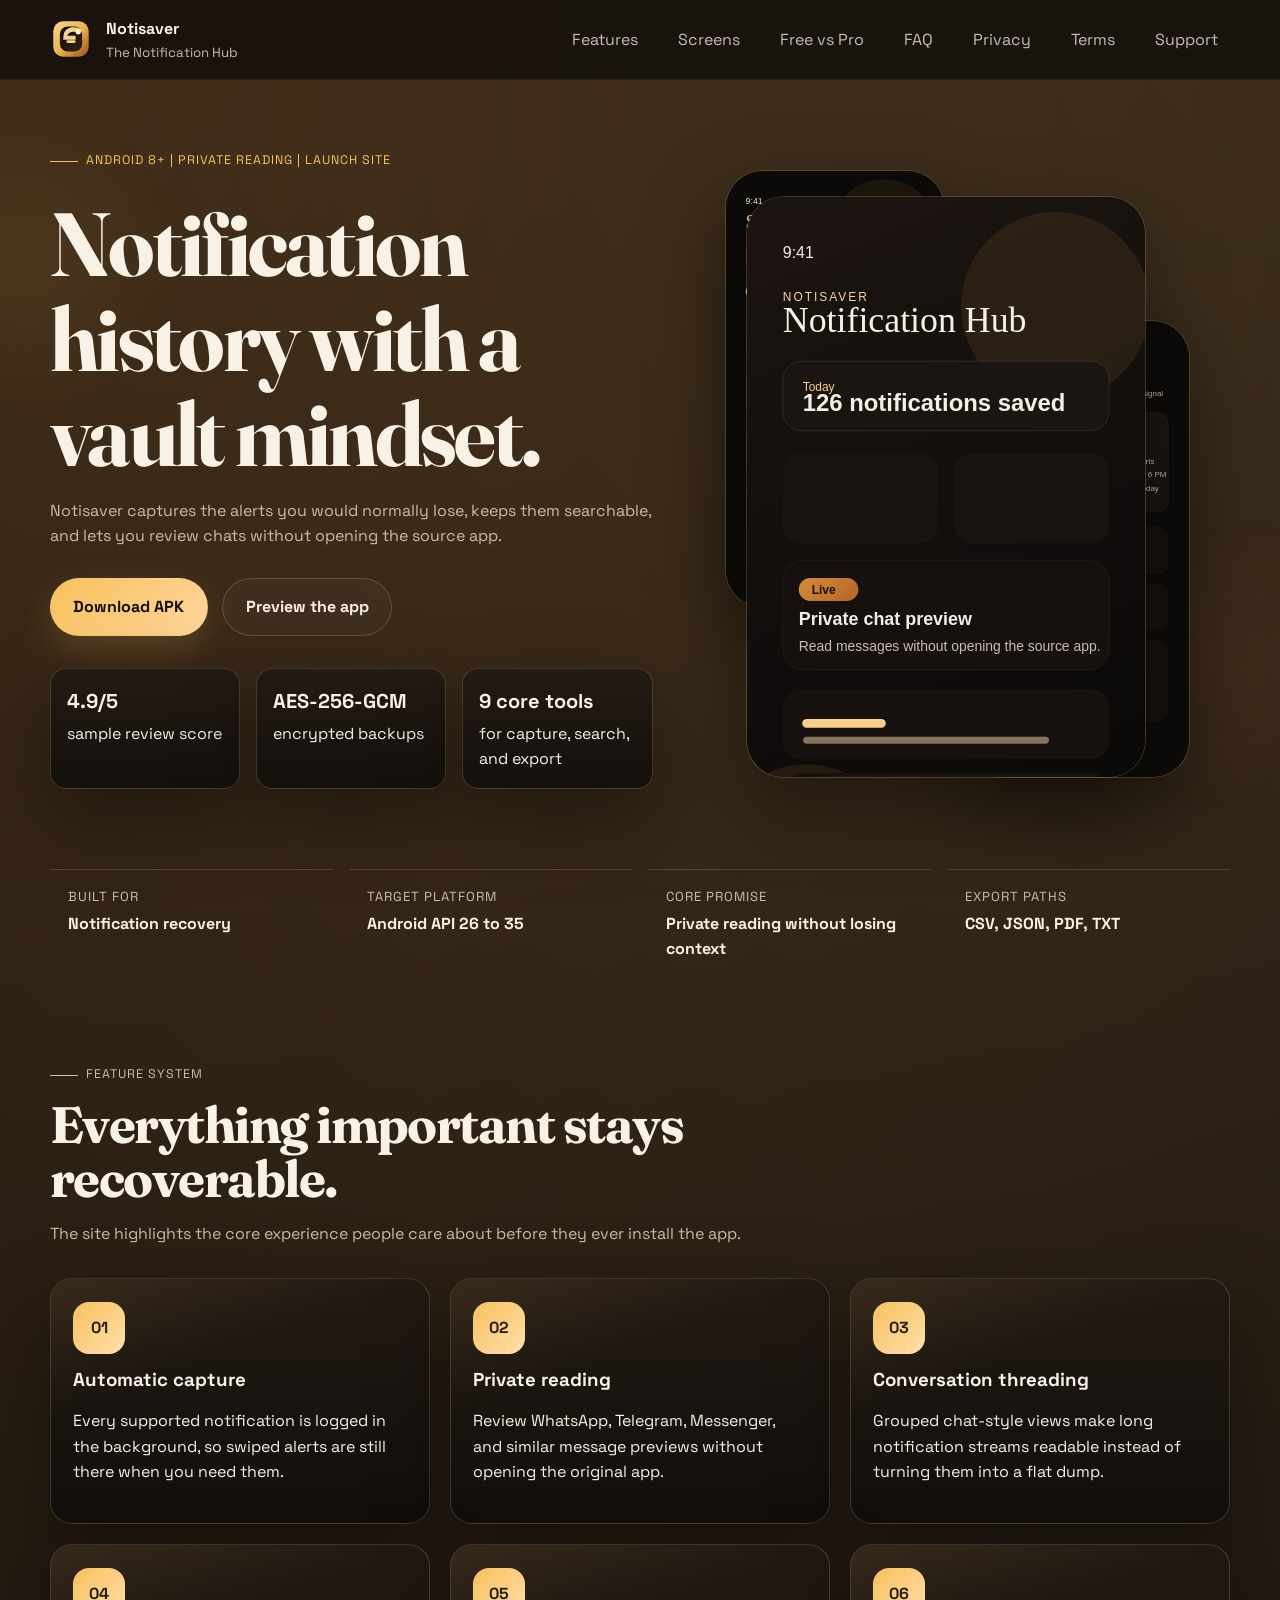
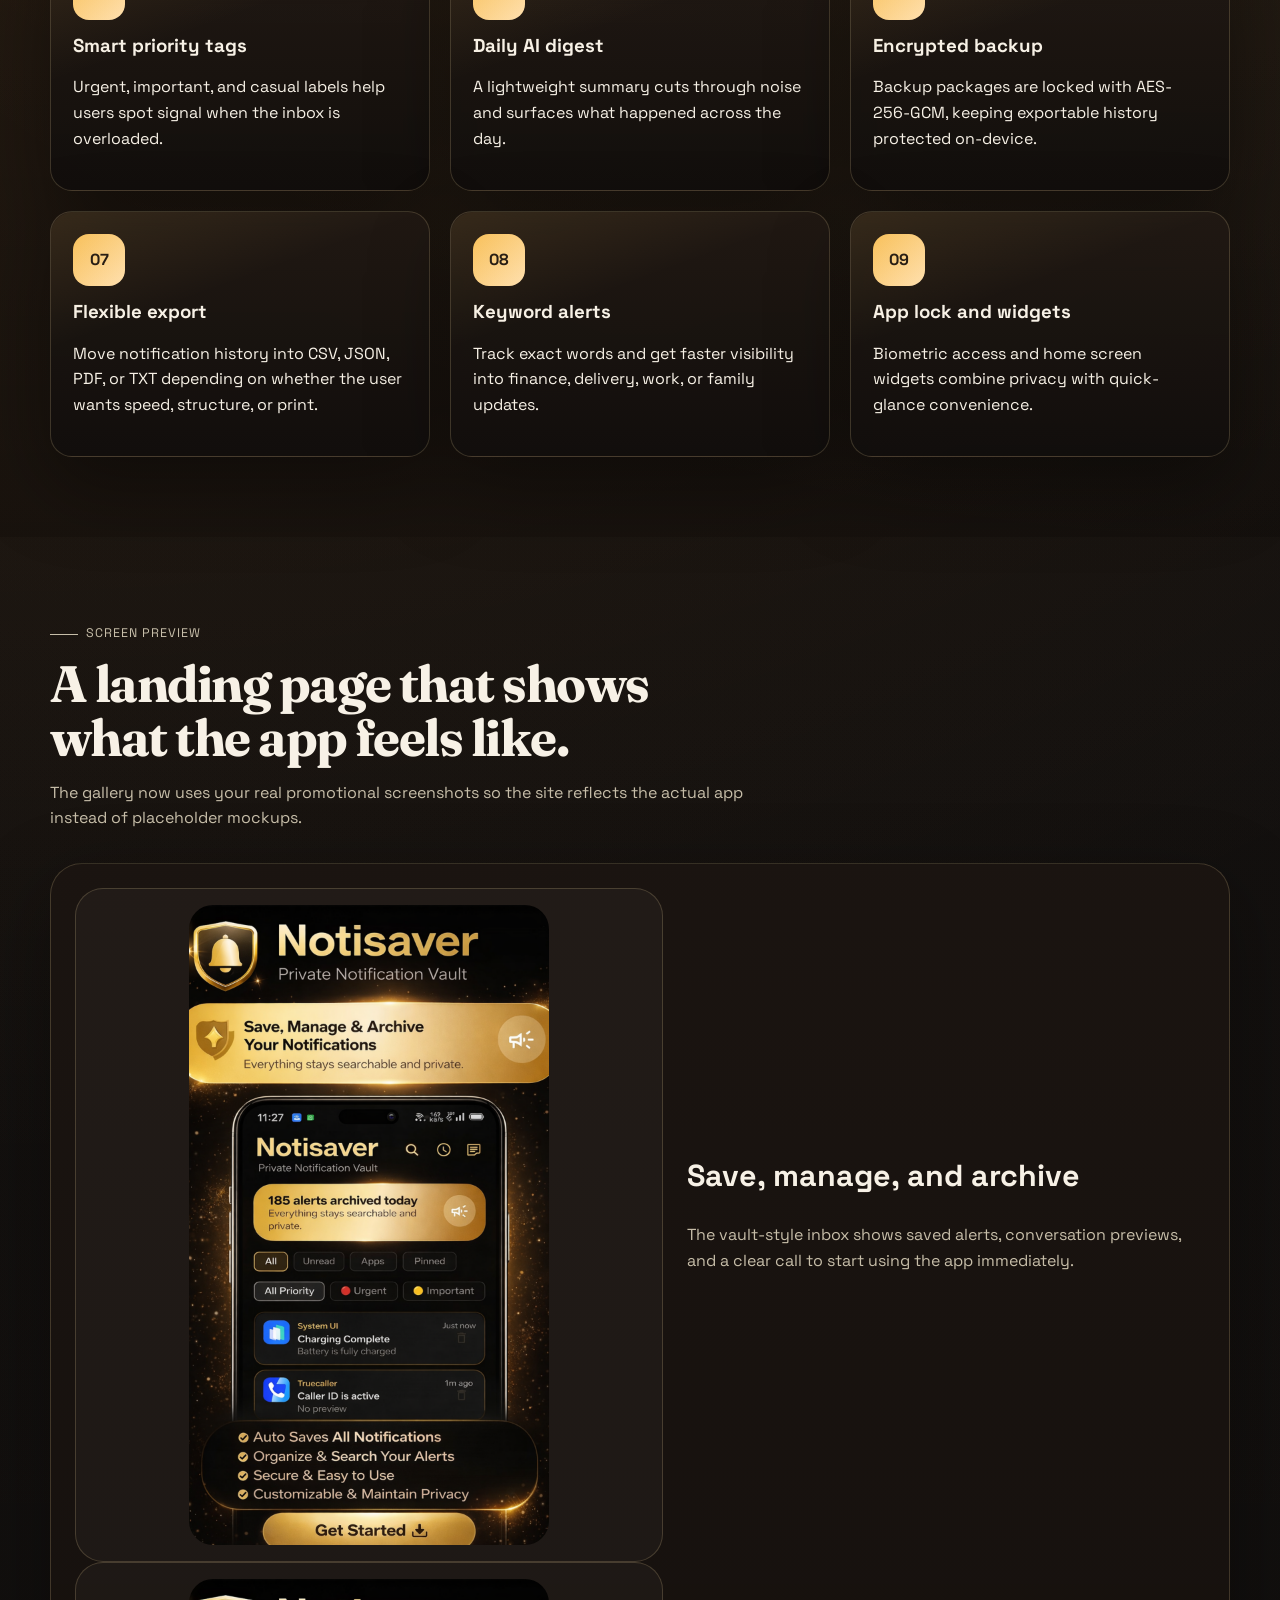
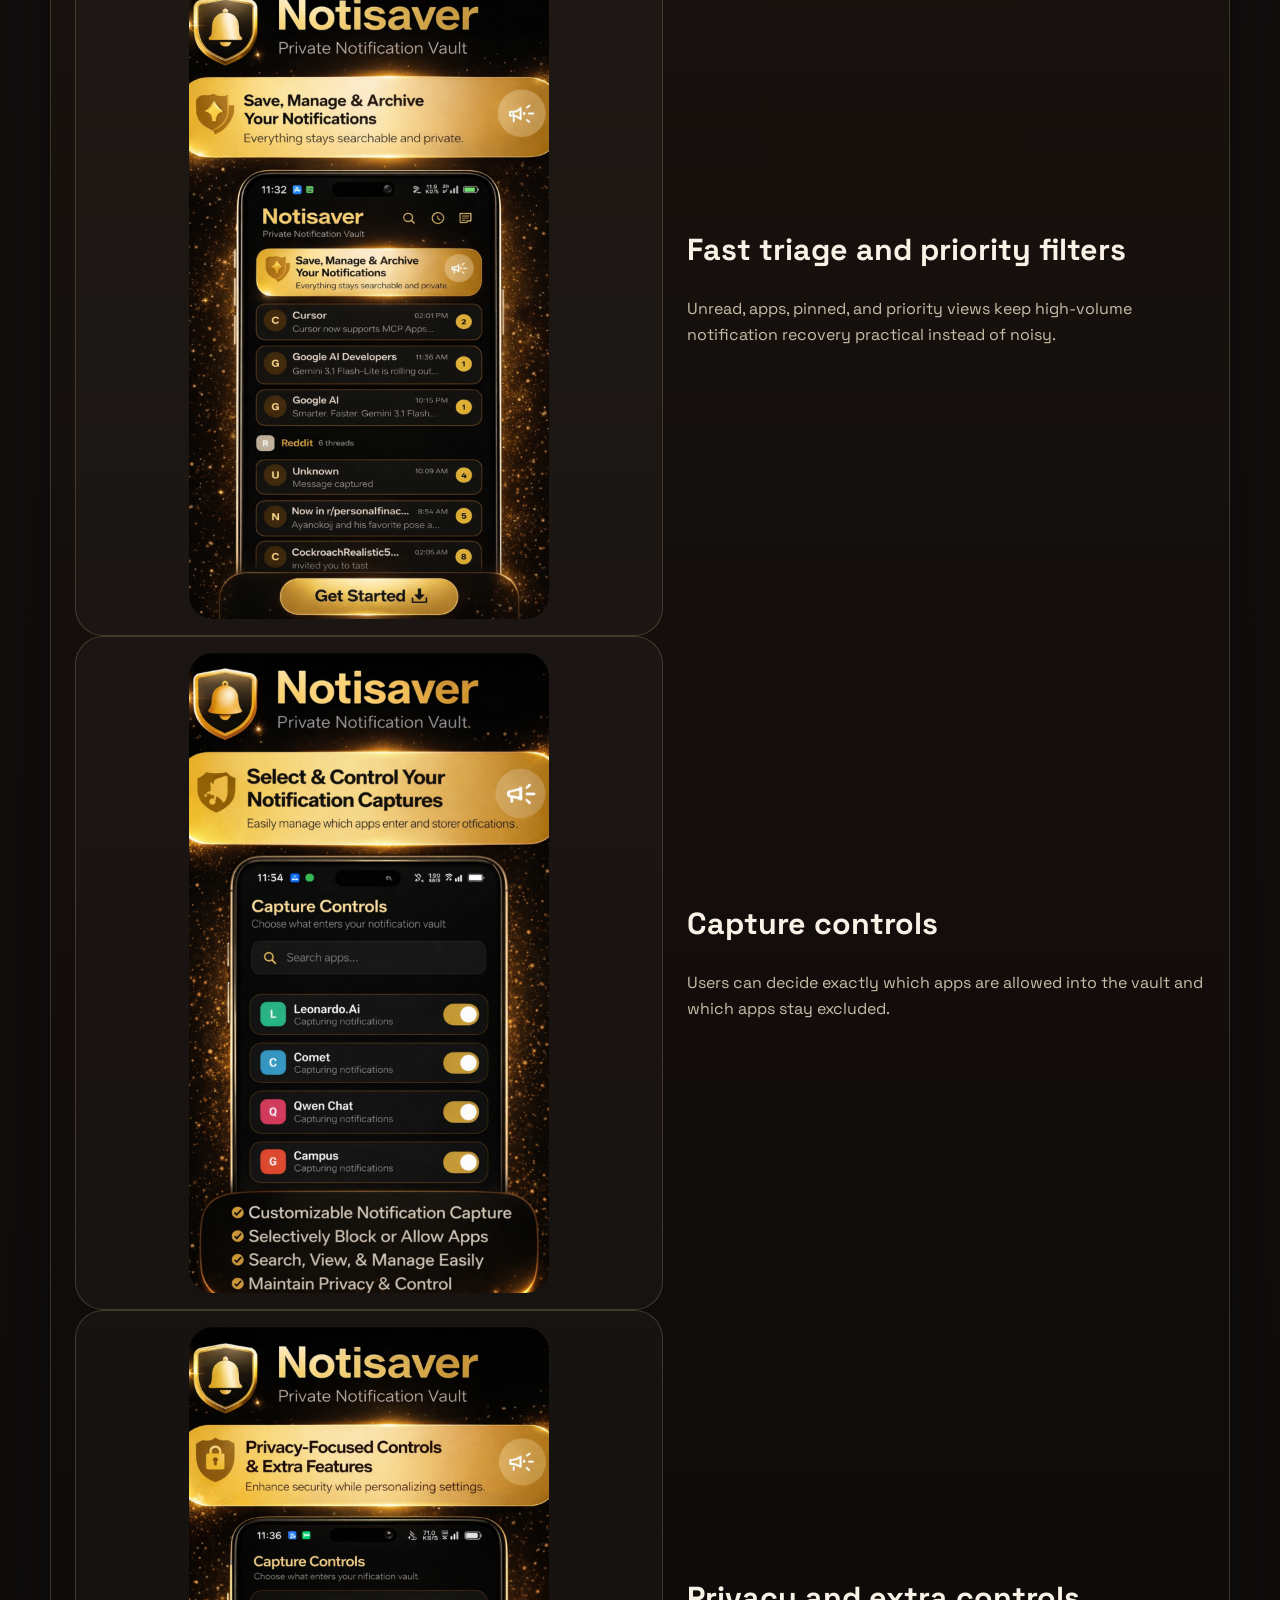
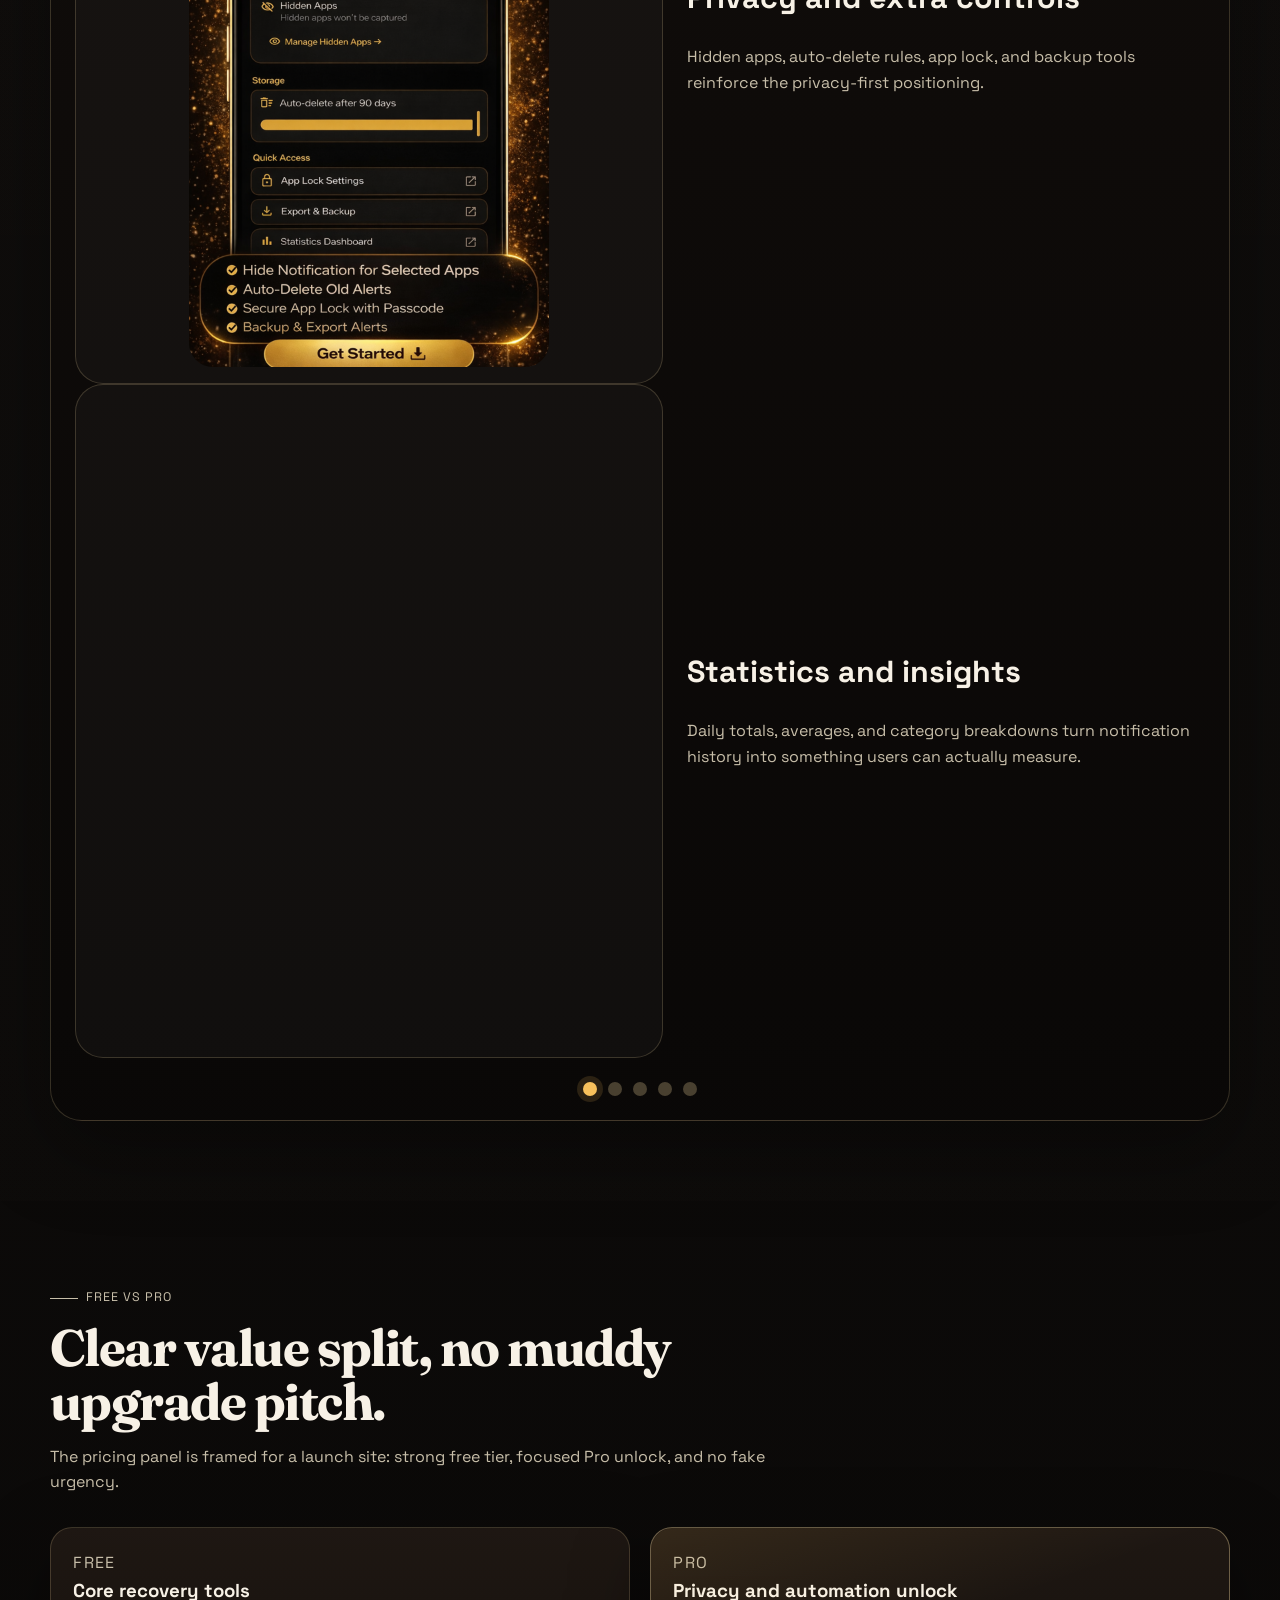
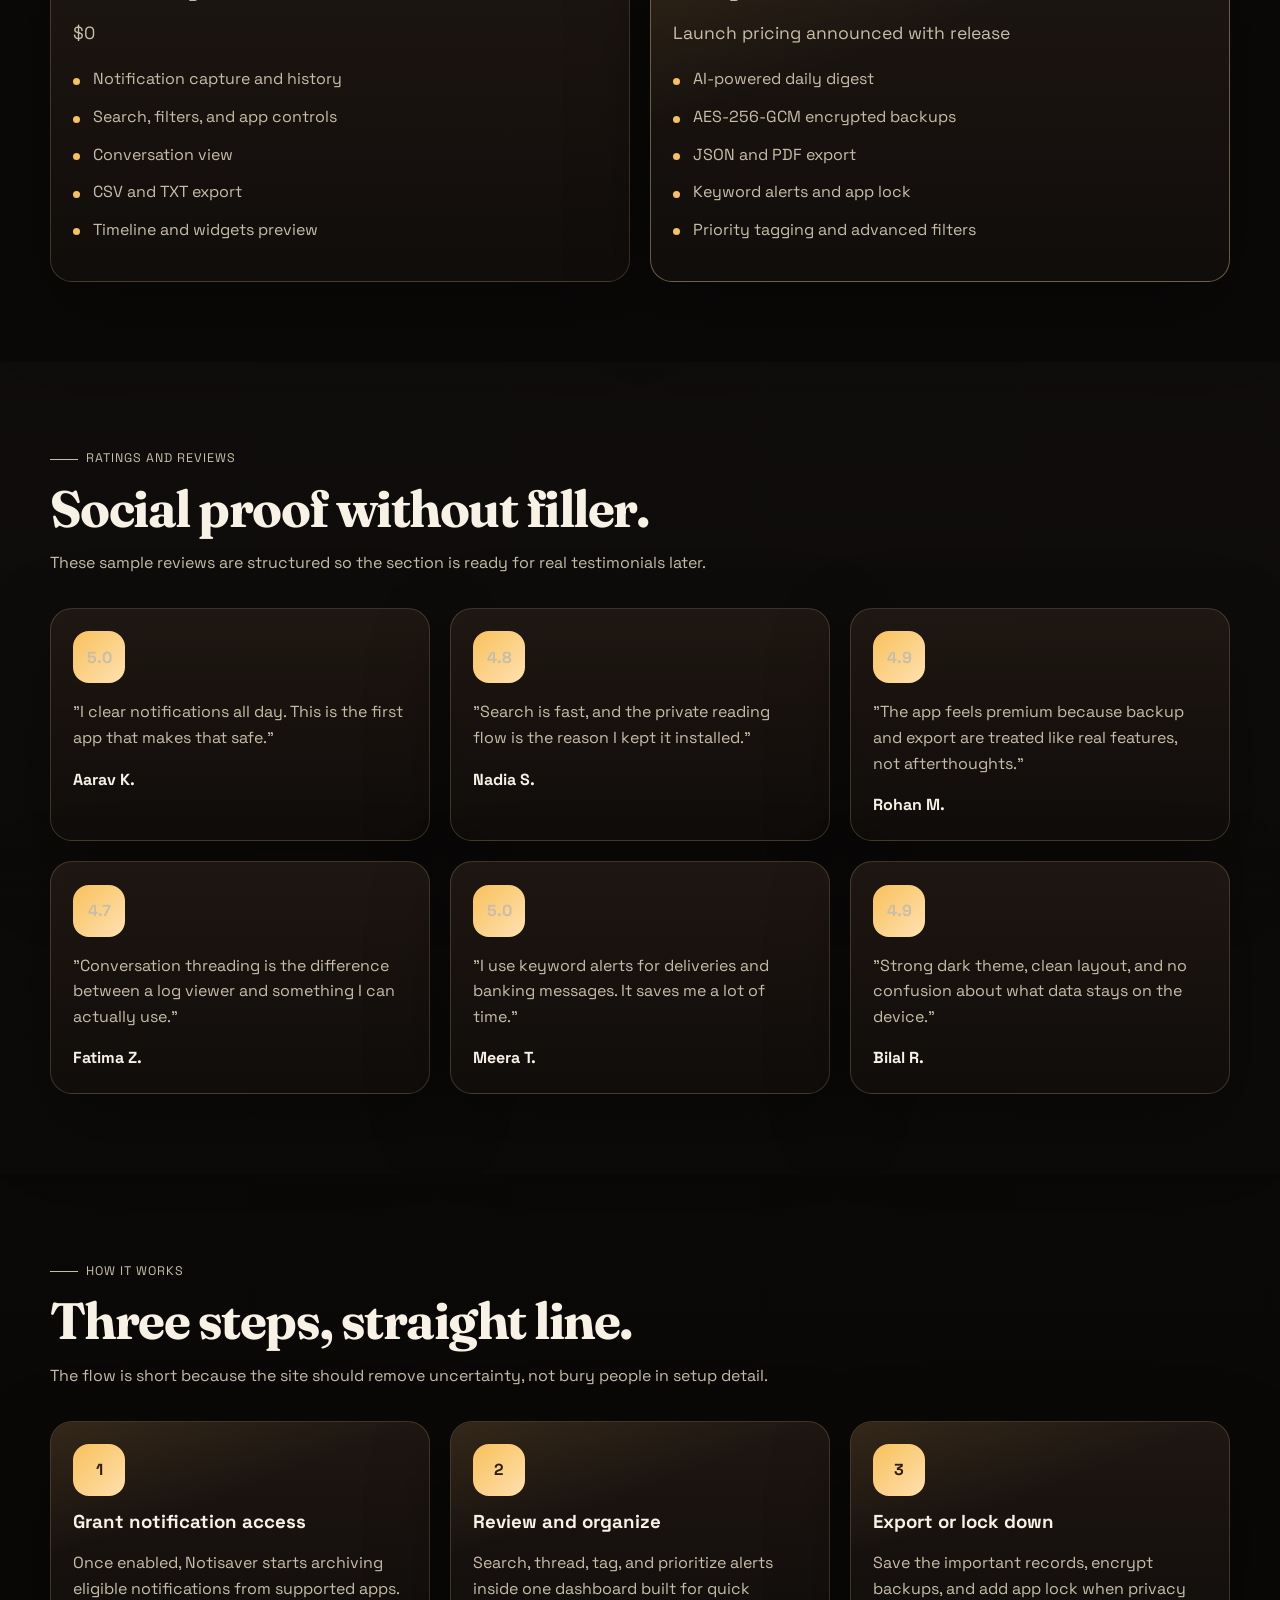
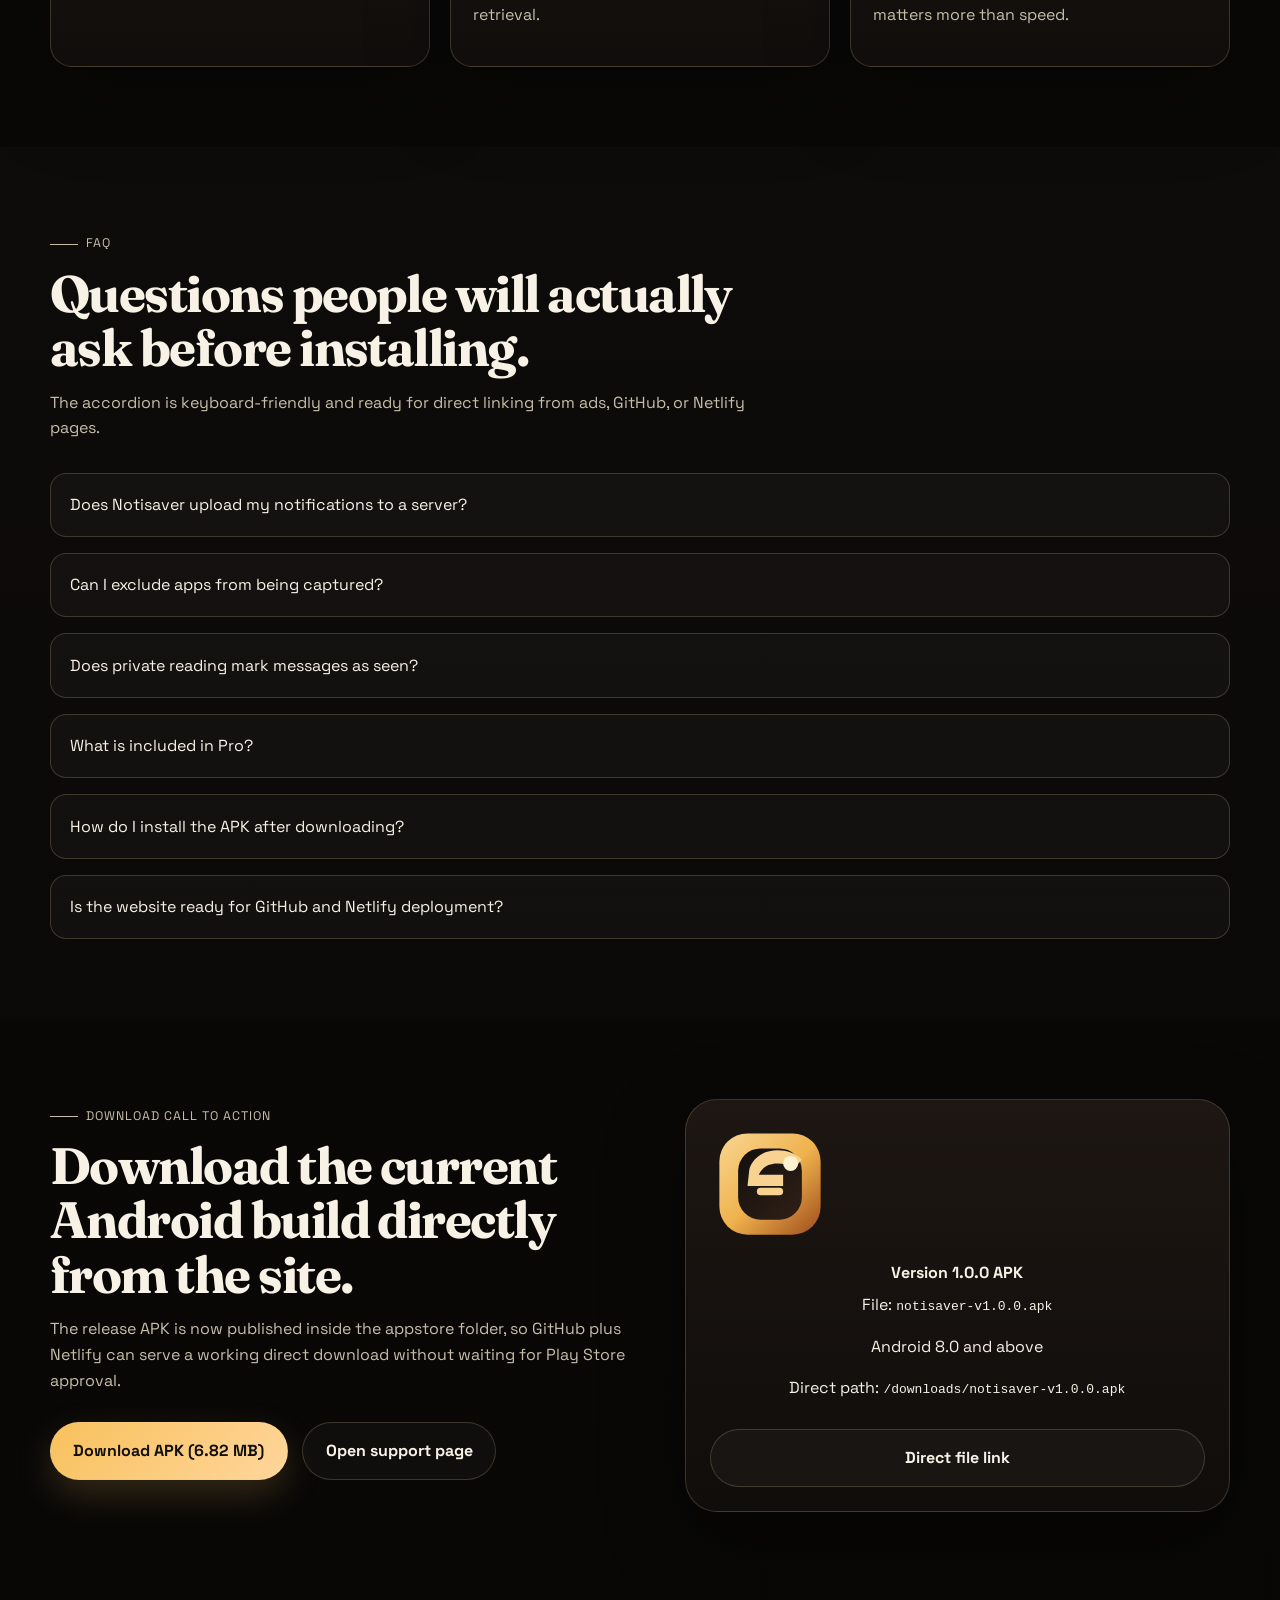
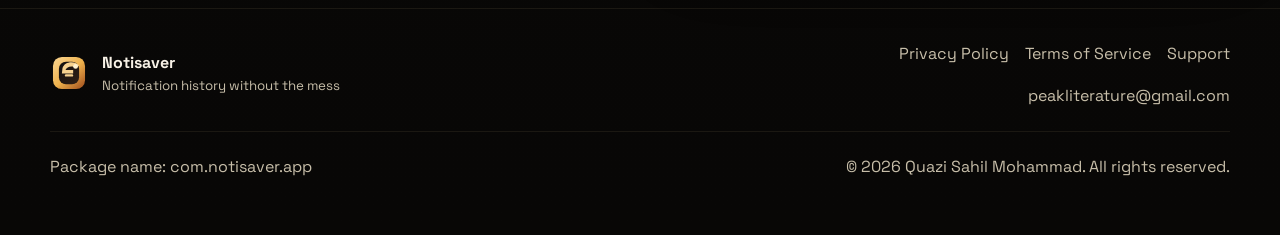
==== index.html @ 9240cd84 "Publish Notisaver appstore site" ====
<!DOCTYPE html>
<html lang="en">
<head>
  <meta charset="utf-8">
  <meta name="viewport" content="width=device-width, initial-scale=1">
  <title>Notisaver Appstore | Notification History, Privacy, and Smart Recovery</title>
  <meta name="description" content="Notisaver is a privacy-first Android app that captures notification history, lets you read messages privately, and keeps important alerts searchable.">
  <meta name="theme-color" content="#0f0d0c">
  <meta property="og:type" content="website">
  <meta property="og:title" content="Notisaver Appstore">
  <meta property="og:description" content="Notification history with private reading, smart filters, encrypted backup, and launch-ready support pages.">
  <meta property="og:image" content="assets/images/og-cover.svg">
  <meta property="og:site_name" content="Notisaver">
  <meta name="twitter:card" content="summary_large_image">
  <meta name="twitter:title" content="Notisaver Appstore">
  <meta name="twitter:description" content="Capture, search, and protect notifications without losing the details that matter.">
  <meta name="twitter:image" content="assets/images/og-cover.svg">
  <link rel="preconnect" href="https://fonts.googleapis.com">
  <link rel="preconnect" href="https://fonts.gstatic.com" crossorigin>
  <link href="https://fonts.googleapis.com/css2?family=Fraunces:opsz,wght@9..144,500;9..144,700&family=Space+Grotesk:wght@400;500;700&display=swap" rel="stylesheet">
  <link rel="icon" href="assets/icons/favicon.svg" type="image/svg+xml">
  <link rel="stylesheet" href="assets/css/styles.css">
  <script defer src="assets/js/site.js"></script>
</head>
<body>
  <a class="skip-link" href="#main">Skip to content</a>
  <div class="site-shell">
    <header class="site-header">
      <div class="container nav-wrap">
        <a class="brand" href="index.html" aria-label="Notisaver home">
          <img src="assets/icons/logo-mark.svg" alt="" width="42" height="42">
          <span>
            <strong>Notisaver</strong>
            <small>The Notification Hub</small>
          </span>
        </a>
        <button class="nav-toggle" type="button" aria-expanded="false" aria-controls="site-nav">
          <span></span>
          <span></span>
          <span></span>
          <span class="visually-hidden">Toggle navigation</span>
        </button>
        <nav class="site-nav" id="site-nav" aria-label="Primary">
          <a href="#features">Features</a>
          <a href="#screens">Screens</a>
          <a href="#pricing">Free vs Pro</a>
          <a href="#faq">FAQ</a>
          <a href="privacy.html">Privacy</a>
          <a href="terms.html">Terms</a>
          <a href="support.html">Support</a>
        </nav>
      </div>
    </header>

    <main id="main">
      <section class="hero section">
        <div class="container hero-grid">
          <div class="hero-copy">
            <p class="eyebrow">Android 8+ | Private reading | Launch site</p>
            <h1>Notification history with a vault mindset.</h1>
            <p class="lede">Notisaver captures the alerts you would normally lose, keeps them searchable, and lets you review chats without opening the source app.</p>
            <div class="hero-actions">
              <a class="button button-primary" href="downloads/notisaver-v1.0.0.apk" download>Download APK</a>
              <a class="button button-secondary" href="#screens">Preview the app</a>
            </div>
            <ul class="metric-row" aria-label="Key product highlights">
              <li>
                <strong>4.9/5</strong>
                <span>sample review score</span>
              </li>
              <li>
                <strong>AES-256-GCM</strong>
                <span>encrypted backups</span>
              </li>
              <li>
                <strong>9 core tools</strong>
                <span>for capture, search, and export</span>
              </li>
            </ul>
          </div>
          <div class="hero-visual" aria-hidden="true">
            <div class="device-stack">
              <figure class="device-card device-card-main">
                <img src="assets/images/screen-home.svg" alt="">
              </figure>
              <figure class="device-card device-card-top">
                <img src="assets/images/screen-search.svg" alt="">
              </figure>
              <figure class="device-card device-card-bottom">
                <img src="assets/images/screen-digest.svg" alt="">
              </figure>
            </div>
          </div>
        </div>
      </section>

      <section class="status-strip">
        <div class="container status-grid">
          <div>
            <span class="strip-label">Built for</span>
            <strong>Notification recovery</strong>
          </div>
          <div>
            <span class="strip-label">Target platform</span>
            <strong>Android API 26 to 35</strong>
          </div>
          <div>
            <span class="strip-label">Core promise</span>
            <strong>Private reading without losing context</strong>
          </div>
          <div>
            <span class="strip-label">Export paths</span>
            <strong>CSV, JSON, PDF, TXT</strong>
          </div>
        </div>
      </section>

      <section class="section" id="features">
        <div class="container">
          <div class="section-heading">
            <p class="eyebrow">Feature system</p>
            <h2>Everything important stays recoverable.</h2>
            <p>The site highlights the core experience people care about before they ever install the app.</p>
          </div>
          <div class="feature-grid">
            <article class="feature-card">
              <span class="feature-index">01</span>
              <h3>Automatic capture</h3>
              <p>Every supported notification is logged in the background, so swiped alerts are still there when you need them.</p>
            </article>
            <article class="feature-card">
              <span class="feature-index">02</span>
              <h3>Private reading</h3>
              <p>Review WhatsApp, Telegram, Messenger, and similar message previews without opening the original app.</p>
            </article>
            <article class="feature-card">
              <span class="feature-index">03</span>
              <h3>Conversation threading</h3>
              <p>Grouped chat-style views make long notification streams readable instead of turning them into a flat dump.</p>
            </article>
            <article class="feature-card">
              <span class="feature-index">04</span>
              <h3>Smart priority tags</h3>
              <p>Urgent, important, and casual labels help users spot signal when the inbox is overloaded.</p>
            </article>
            <article class="feature-card">
              <span class="feature-index">05</span>
              <h3>Daily AI digest</h3>
              <p>A lightweight summary cuts through noise and surfaces what happened across the day.</p>
            </article>
            <article class="feature-card">
              <span class="feature-index">06</span>
              <h3>Encrypted backup</h3>
              <p>Backup packages are locked with AES-256-GCM, keeping exportable history protected on-device.</p>
            </article>
            <article class="feature-card">
              <span class="feature-index">07</span>
              <h3>Flexible export</h3>
              <p>Move notification history into CSV, JSON, PDF, or TXT depending on whether the user wants speed, structure, or print.</p>
            </article>
            <article class="feature-card">
              <span class="feature-index">08</span>
              <h3>Keyword alerts</h3>
              <p>Track exact words and get faster visibility into finance, delivery, work, or family updates.</p>
            </article>
            <article class="feature-card">
              <span class="feature-index">09</span>
              <h3>App lock and widgets</h3>
              <p>Biometric access and home screen widgets combine privacy with quick-glance convenience.</p>
            </article>
          </div>
        </div>
      </section>

      <section class="section section-alt" id="screens">
        <div class="container">
          <div class="section-heading">
            <p class="eyebrow">Screen preview</p>
            <h2>A landing page that shows what the app feels like.</h2>
            <p>The gallery now uses your real promotional screenshots so the site reflects the actual app instead of placeholder mockups.</p>
          </div>
          <div class="carousel" data-carousel>
            <div class="carousel-stage">
              <article class="carousel-slide is-active" data-slide>
                <div class="slide-visual">
                  <img src="assets/images/screenshots/screenshot-5.png" alt="Notisaver promotional screenshot showing the main notification archive screen" width="1080" height="2400" fetchpriority="high">
                </div>
                <div class="slide-copy">
                  <h3>Save, manage, and archive</h3>
                  <p>The vault-style inbox shows saved alerts, conversation previews, and a clear call to start using the app immediately.</p>
                </div>
              </article>
              <article class="carousel-slide" data-slide hidden>
                <div class="slide-visual">
                  <img src="assets/images/screenshots/screenshot-4.png" alt="Notisaver promotional screenshot showing archive filters and notification list view" width="1080" height="2400" loading="lazy" decoding="async">
                </div>
                <div class="slide-copy">
                  <h3>Fast triage and priority filters</h3>
                  <p>Unread, apps, pinned, and priority views keep high-volume notification recovery practical instead of noisy.</p>
                </div>
              </article>
              <article class="carousel-slide" data-slide hidden>
                <div class="slide-visual">
                  <img src="assets/images/screenshots/screenshot-3.png" alt="Notisaver promotional screenshot showing per-app capture controls" width="1080" height="2400" loading="lazy" decoding="async">
                </div>
                <div class="slide-copy">
                  <h3>Capture controls</h3>
                  <p>Users can decide exactly which apps are allowed into the vault and which apps stay excluded.</p>
                </div>
              </article>
              <article class="carousel-slide" data-slide hidden>
                <div class="slide-visual">
                  <img src="assets/images/screenshots/screenshot-2.png" alt="Notisaver promotional screenshot showing privacy controls, app lock, export, and backup settings" width="1080" height="2400" loading="lazy" decoding="async">
                </div>
                <div class="slide-copy">
                  <h3>Privacy and extra controls</h3>
                  <p>Hidden apps, auto-delete rules, app lock, and backup tools reinforce the privacy-first positioning.</p>
                </div>
              </article>
              <article class="carousel-slide" data-slide hidden>
                <div class="slide-visual">
                  <img src="assets/images/screenshots/screenshot-1.png" alt="Notisaver promotional screenshot showing notification statistics and insights" width="1080" height="2400" loading="lazy" decoding="async">
                </div>
                <div class="slide-copy">
                  <h3>Statistics and insights</h3>
                  <p>Daily totals, averages, and category breakdowns turn notification history into something users can actually measure.</p>
                </div>
              </article>
            </div>
            <div class="carousel-controls" aria-label="App preview selector">
              <button class="dot-button is-active" type="button" data-slide-to="0">
                <span class="visually-hidden">Show archive preview</span>
              </button>
              <button class="dot-button" type="button" data-slide-to="1">
                <span class="visually-hidden">Show filter preview</span>
              </button>
              <button class="dot-button" type="button" data-slide-to="2">
                <span class="visually-hidden">Show capture controls preview</span>
              </button>
              <button class="dot-button" type="button" data-slide-to="3">
                <span class="visually-hidden">Show privacy controls preview</span>
              </button>
              <button class="dot-button" type="button" data-slide-to="4">
                <span class="visually-hidden">Show statistics preview</span>
              </button>
            </div>
          </div>
        </div>
      </section>

      <section class="section" id="pricing">
        <div class="container">
          <div class="section-heading">
            <p class="eyebrow">Free vs Pro</p>
            <h2>Clear value split, no muddy upgrade pitch.</h2>
            <p>The pricing panel is framed for a launch site: strong free tier, focused Pro unlock, and no fake urgency.</p>
          </div>
          <div class="pricing-grid">
            <article class="pricing-card">
              <p class="plan-name">Free</p>
              <h3>Core recovery tools</h3>
              <p class="plan-price">$0</p>
              <ul class="plan-list">
                <li>Notification capture and history</li>
                <li>Search, filters, and app controls</li>
                <li>Conversation view</li>
                <li>CSV and TXT export</li>
                <li>Timeline and widgets preview</li>
              </ul>
            </article>
            <article class="pricing-card pricing-card-featured">
              <p class="plan-name">Pro</p>
              <h3>Privacy and automation unlock</h3>
              <p class="plan-price">Launch pricing announced with release</p>
              <ul class="plan-list">
                <li>AI-powered daily digest</li>
                <li>AES-256-GCM encrypted backups</li>
                <li>JSON and PDF export</li>
                <li>Keyword alerts and app lock</li>
                <li>Priority tagging and advanced filters</li>
              </ul>
            </article>
          </div>
        </div>
      </section>

      <section class="section section-alt" id="reviews">
        <div class="container">
          <div class="section-heading">
            <p class="eyebrow">Ratings and reviews</p>
            <h2>Social proof without filler.</h2>
            <p>These sample reviews are structured so the section is ready for real testimonials later.</p>
          </div>
          <div class="review-grid">
            <article class="review-card">
              <p class="review-score">5.0</p>
              <p>"I clear notifications all day. This is the first app that makes that safe."</p>
              <strong>Aarav K.</strong>
            </article>
            <article class="review-card">
              <p class="review-score">4.8</p>
              <p>"Search is fast, and the private reading flow is the reason I kept it installed."</p>
              <strong>Nadia S.</strong>
            </article>
            <article class="review-card">
              <p class="review-score">4.9</p>
              <p>"The app feels premium because backup and export are treated like real features, not afterthoughts."</p>
              <strong>Rohan M.</strong>
            </article>
            <article class="review-card">
              <p class="review-score">4.7</p>
              <p>"Conversation threading is the difference between a log viewer and something I can actually use."</p>
              <strong>Fatima Z.</strong>
            </article>
            <article class="review-card">
              <p class="review-score">5.0</p>
              <p>"I use keyword alerts for deliveries and banking messages. It saves me a lot of time."</p>
              <strong>Meera T.</strong>
            </article>
            <article class="review-card">
              <p class="review-score">4.9</p>
              <p>"Strong dark theme, clean layout, and no confusion about what data stays on the device."</p>
              <strong>Bilal R.</strong>
            </article>
          </div>
        </div>
      </section>

      <section class="section" id="how-it-works">
        <div class="container">
          <div class="section-heading">
            <p class="eyebrow">How it works</p>
            <h2>Three steps, straight line.</h2>
            <p>The flow is short because the site should remove uncertainty, not bury people in setup detail.</p>
          </div>
          <div class="steps-grid">
            <article class="step-card">
              <span>1</span>
              <h3>Grant notification access</h3>
              <p>Once enabled, Notisaver starts archiving eligible notifications from supported apps.</p>
            </article>
            <article class="step-card">
              <span>2</span>
              <h3>Review and organize</h3>
              <p>Search, thread, tag, and prioritize alerts inside one dashboard built for quick retrieval.</p>
            </article>
            <article class="step-card">
              <span>3</span>
              <h3>Export or lock down</h3>
              <p>Save the important records, encrypt backups, and add app lock when privacy matters more than speed.</p>
            </article>
          </div>
        </div>
      </section>

      <section class="section section-alt" id="faq">
        <div class="container">
          <div class="section-heading">
            <p class="eyebrow">FAQ</p>
            <h2>Questions people will actually ask before installing.</h2>
            <p>The accordion is keyboard-friendly and ready for direct linking from ads, GitHub, or Netlify pages.</p>
          </div>
          <div class="faq-list">
            <article class="faq-item">
              <button class="faq-button" type="button" aria-expanded="false">
                Does Notisaver upload my notifications to a server?
              </button>
              <div class="faq-panel" hidden>
                <p>No. The app is positioned as privacy-first. Notification storage is local unless the user explicitly creates a backup or export.</p>
              </div>
            </article>
            <article class="faq-item">
              <button class="faq-button" type="button" aria-expanded="false">
                Can I exclude apps from being captured?
              </button>
              <div class="faq-panel" hidden>
                <p>Yes. Per-app capture controls let users mute apps they do not want archived.</p>
              </div>
            </article>
            <article class="faq-item">
              <button class="faq-button" type="button" aria-expanded="false">
                Does private reading mark messages as seen?
              </button>
              <div class="faq-panel" hidden>
                <p>The intended experience is to read notification content inside Notisaver without opening the original messaging app.</p>
              </div>
            </article>
            <article class="faq-item">
              <button class="faq-button" type="button" aria-expanded="false">
                What is included in Pro?
              </button>
              <div class="faq-panel" hidden>
                <p>Pro focuses on AI digest summaries, encrypted backups, advanced export options, keyword alerts, and stronger privacy controls.</p>
              </div>
            </article>
            <article class="faq-item">
              <button class="faq-button" type="button" aria-expanded="false">
                How do I install the APK after downloading?
              </button>
              <div class="faq-panel" hidden>
                <p>Download the APK on Android, allow installs from your browser if Android prompts for it, then open the package and complete installation.</p>
              </div>
            </article>
            <article class="faq-item">
              <button class="faq-button" type="button" aria-expanded="false">
                Is the website ready for GitHub and Netlify deployment?
              </button>
              <div class="faq-panel" hidden>
                <p>Yes. The site is static HTML, CSS, SVG, JavaScript, real screenshot assets, and a hosted APK file with no build step required.</p>
              </div>
            </article>
          </div>
        </div>
      </section>

      <section class="section cta-section" id="download">
        <div class="container cta-grid">
          <div class="cta-copy">
            <p class="eyebrow">Download call to action</p>
            <h2>Download the current Android build directly from the site.</h2>
            <p>The release APK is now published inside the appstore folder, so GitHub plus Netlify can serve a working direct download without waiting for Play Store approval.</p>
            <div class="hero-actions">
              <a class="button button-primary" href="downloads/notisaver-v1.0.0.apk" download>Download APK (6.82 MB)</a>
              <a class="button button-secondary" href="support.html">Open support page</a>
            </div>
          </div>
          <aside class="qr-card">
            <img src="assets/icons/logo-mark.svg" alt="" width="120" height="120">
            <strong>Version 1.0.0 APK</strong>
            <p>File: <code>notisaver-v1.0.0.apk</code></p>
            <p>Android 8.0 and above</p>
            <p>Direct path: <code>/downloads/notisaver-v1.0.0.apk</code></p>
            <a class="button button-secondary" href="downloads/notisaver-v1.0.0.apk" download>Direct file link</a>
          </aside>
        </div>
      </section>
    </main>

    <footer class="site-footer">
      <div class="container footer-grid">
        <div>
          <a class="brand brand-footer" href="index.html">
            <img src="assets/icons/logo-mark.svg" alt="" width="38" height="38">
            <span>
              <strong>Notisaver</strong>
              <small>Notification history without the mess</small>
            </span>
          </a>
        </div>
        <nav class="footer-links" aria-label="Footer">
          <a href="privacy.html">Privacy Policy</a>
          <a href="terms.html">Terms of Service</a>
          <a href="support.html">Support</a>
          <a href="mailto:peakliterature@gmail.com">peakliterature@gmail.com</a>
        </nav>
      </div>
      <div class="container footer-meta">
        <p>Package name: com.notisaver.app</p>
        <p>&copy; <span data-year></span> Quazi Sahil Mohammad. All rights reserved.</p>
      </div>
    </footer>
  </div>
</body>
</html>
---- assets/css/styles.css ----
:root {
  --bg: #0f0d0c;
  --bg-elevated: rgba(29, 22, 18, 0.88);
  --panel: rgba(21, 17, 14, 0.88);
  --panel-strong: rgba(15, 12, 10, 0.96);
  --stroke: rgba(255, 227, 166, 0.18);
  --stroke-strong: rgba(255, 227, 166, 0.36);
  --text: #f7f1e6;
  --muted: #c7bea9;
  --accent: #f8c15c;
  --accent-deep: #ff9d37;
  --accent-soft: rgba(248, 193, 92, 0.16);
  --success: #89c7a5;
  --shadow: 0 28px 80px rgba(0, 0, 0, 0.38);
  --radius-xl: 32px;
  --radius-lg: 22px;
  --radius-md: 16px;
  --radius-sm: 12px;
  --container: 1180px;
}

*,
*::before,
*::after {
  box-sizing: border-box;
}

html {
  scroll-behavior: smooth;
}

body {
  margin: 0;
  min-width: 320px;
  font-family: "Space Grotesk", sans-serif;
  color: var(--text);
  background:
    radial-gradient(circle at top left, rgba(255, 159, 56, 0.17), transparent 28%),
    radial-gradient(circle at top right, rgba(255, 212, 130, 0.1), transparent 22%),
    linear-gradient(180deg, #120f0e 0%, #0d0b0a 45%, #080706 100%);
  line-height: 1.6;
}

body::before,
body::after {
  content: "";
  position: fixed;
  inset: auto;
  width: 320px;
  height: 320px;
  border-radius: 50%;
  filter: blur(14px);
  opacity: 0.22;
  pointer-events: none;
  z-index: 0;
}

body::before {
  top: 100px;
  left: -140px;
  background: radial-gradient(circle, rgba(248, 193, 92, 0.36) 0%, transparent 72%);
}

body::after {
  right: -120px;
  bottom: 8vh;
  background: radial-gradient(circle, rgba(255, 125, 84, 0.22) 0%, transparent 70%);
}

img {
  display: block;
  max-width: 100%;
}

a {
  color: inherit;
  text-decoration: none;
}

p,
ul {
  margin-top: 0;
}

button,
a {
  -webkit-tap-highlight-color: transparent;
}

button,
input,
textarea,
select {
  font: inherit;
}

.site-shell {
  position: relative;
  z-index: 1;
}

.container {
  width: min(var(--container), calc(100% - 2rem));
  margin: 0 auto;
}

.section {
  padding: 5rem 0;
}

.section-alt {
  background: linear-gradient(180deg, rgba(255, 238, 210, 0.02), rgba(255, 238, 210, 0.01));
}

.site-header {
  position: sticky;
  top: 0;
  z-index: 20;
  backdrop-filter: blur(20px);
  background: rgba(12, 10, 9, 0.72);
  border-bottom: 1px solid rgba(255, 227, 166, 0.08);
}

.nav-wrap {
  display: flex;
  align-items: center;
  justify-content: space-between;
  gap: 1rem;
  padding: 1rem 0;
}

.brand {
  display: inline-flex;
  align-items: center;
  gap: 0.85rem;
}

.brand strong,
.brand-footer strong {
  display: block;
  font-size: 1rem;
}

.brand small,
.brand-footer small {
  display: block;
  color: var(--muted);
}

.site-nav {
  display: flex;
  align-items: center;
  gap: 1rem;
}

.site-nav a {
  color: var(--muted);
  padding: 0.45rem 0.75rem;
  border-radius: 999px;
  transition: color 160ms ease, background-color 160ms ease;
}

.site-nav a:hover,
.site-nav a:focus-visible {
  color: var(--text);
  background: rgba(255, 227, 166, 0.08);
}

.nav-toggle {
  display: none;
  width: 52px;
  height: 52px;
  padding: 0;
  border: 1px solid var(--stroke);
  border-radius: 16px;
  background: rgba(255, 255, 255, 0.02);
  color: var(--text);
}

.nav-toggle span {
  display: block;
  width: 22px;
  height: 2px;
  margin: 4px auto;
  background: currentColor;
}

.skip-link,
.visually-hidden {
  position: absolute;
  width: 1px;
  height: 1px;
  padding: 0;
  margin: -1px;
  overflow: hidden;
  clip: rect(0, 0, 0, 0);
  white-space: nowrap;
  border: 0;
}

.skip-link:focus {
  top: 1rem;
  left: 1rem;
  width: auto;
  height: auto;
  clip: auto;
  margin: 0;
  padding: 0.8rem 1rem;
  color: #000;
  background: #fff;
  border-radius: 0.75rem;
  z-index: 30;
}

.hero-grid,
.cta-grid,
.footer-grid {
  display: grid;
  grid-template-columns: 1.05fr 0.95fr;
  gap: 2rem;
  align-items: center;
}

.hero {
  padding: 4rem 0 3rem;
}

.eyebrow {
  display: inline-flex;
  align-items: center;
  gap: 0.5rem;
  color: var(--accent);
  letter-spacing: 0.08em;
  text-transform: uppercase;
  font-size: 0.78rem;
}

.eyebrow::before {
  content: "";
  width: 28px;
  height: 1px;
  background: currentColor;
}

h1,
h2,
h3 {
  margin-top: 0;
  line-height: 1.06;
}

h1,
h2 {
  font-family: "Fraunces", serif;
  letter-spacing: -0.03em;
}

h1 {
  max-width: 12ch;
  margin: 0.8rem 0 1rem;
  font-size: clamp(3rem, 7vw, 5.8rem);
}

h2 {
  margin-bottom: 0.9rem;
  font-size: clamp(2rem, 4vw, 3.5rem);
}

.lede,
.section-heading p,
.slide-copy p,
.pricing-card p,
.review-card p,
.step-card p,
.faq-panel p,
.cta-copy p,
.legal-section p,
.support-card li,
.contact-panel p,
.footer-meta p {
  color: var(--muted);
}

.hero-actions {
  display: flex;
  flex-wrap: wrap;
  gap: 0.9rem;
  margin: 1.8rem 0 2rem;
}

.button {
  display: inline-flex;
  align-items: center;
  justify-content: center;
  min-height: 52px;
  padding: 0.95rem 1.4rem;
  border: 1px solid transparent;
  border-radius: 999px;
  font-weight: 700;
  transition: transform 160ms ease, border-color 160ms ease, background-color 160ms ease;
}

.button:hover,
.button:focus-visible {
  transform: translateY(-2px);
}

.button-primary {
  color: #130f0d;
  background: linear-gradient(135deg, var(--accent) 0%, #ffd69c 100%);
  box-shadow: 0 14px 36px rgba(248, 193, 92, 0.18);
}

.button-secondary {
  border-color: var(--stroke);
  background: rgba(255, 255, 255, 0.03);
}

.metric-row,
.plan-list,
.support-list {
  padding-left: 0;
  list-style: none;
}

.metric-row {
  display: grid;
  grid-template-columns: repeat(3, minmax(0, 1fr));
  gap: 1rem;
}

.metric-row li,
.feature-card,
.pricing-card,
.review-card,
.step-card,
.support-card,
.qr-card,
.legal-shell,
.contact-panel {
  border: 1px solid var(--stroke);
  background: linear-gradient(180deg, rgba(33, 25, 20, 0.88), rgba(17, 14, 12, 0.92));
  box-shadow: var(--shadow);
}

.metric-row li {
  padding: 1rem;
  border-radius: var(--radius-md);
}

.metric-row strong {
  display: block;
  margin-bottom: 0.25rem;
  font-size: 1.25rem;
}

.device-stack {
  position: relative;
  min-height: 640px;
}

.device-card {
  position: absolute;
  overflow: hidden;
  border: 1px solid rgba(255, 227, 166, 0.22);
  border-radius: 38px;
  background: rgba(0, 0, 0, 0.32);
  box-shadow: var(--shadow);
}

.device-card-main {
  inset: 4% 8% 0 auto;
  width: min(78%, 400px);
  z-index: 2;
  animation: floatCardMain 7s ease-in-out infinite;
}

.device-card-top {
  top: 0;
  left: 0;
  width: min(46%, 220px);
  z-index: 1;
  animation: floatCardTop 7s ease-in-out infinite;
}

.device-card-bottom {
  right: 0;
  bottom: 0;
  width: min(45%, 230px);
  animation: floatCardBottom 7s ease-in-out infinite -2s;
}

.status-strip {
  padding: 1rem 0 0;
}

.status-grid {
  display: grid;
  grid-template-columns: repeat(4, minmax(0, 1fr));
  gap: 1rem;
}

.status-grid > div {
  padding: 1rem 1.1rem;
  border-top: 1px solid var(--stroke);
  color: var(--muted);
}

.strip-label {
  display: block;
  margin-bottom: 0.25rem;
  font-size: 0.82rem;
  text-transform: uppercase;
  letter-spacing: 0.08em;
}

.status-grid strong {
  color: var(--text);
}

.section-heading {
  max-width: 720px;
  margin-bottom: 2rem;
}

.feature-grid,
.review-grid,
.steps-grid {
  display: grid;
  gap: 1.25rem;
}

.feature-grid {
  grid-template-columns: repeat(3, minmax(0, 1fr));
}

.review-grid {
  grid-template-columns: repeat(3, minmax(0, 1fr));
}

.steps-grid {
  grid-template-columns: repeat(3, minmax(0, 1fr));
}

.feature-card,
.review-card,
.step-card,
.pricing-card,
.support-card {
  position: relative;
  padding: 1.4rem;
  border-radius: var(--radius-lg);
}

.feature-card::before,
.pricing-card-featured::before,
.step-card::before {
  content: "";
  position: absolute;
  inset: 0;
  border-radius: inherit;
  background: linear-gradient(160deg, rgba(248, 193, 92, 0.1), transparent 36%);
  pointer-events: none;
}

.feature-index,
.step-card span,
.review-score {
  display: inline-flex;
  align-items: center;
  justify-content: center;
  min-width: 52px;
  min-height: 52px;
  margin-bottom: 1rem;
  padding: 0.4rem 0.75rem;
  border-radius: 16px;
  color: #1d1510;
  background: linear-gradient(135deg, var(--accent) 0%, #ffe1b1 100%);
  font-weight: 700;
}

.carousel {
  border: 1px solid var(--stroke);
  border-radius: var(--radius-xl);
  background: linear-gradient(180deg, rgba(28, 21, 17, 0.9), rgba(10, 8, 7, 0.95));
  box-shadow: var(--shadow);
  overflow: hidden;
}

.carousel-stage {
  padding: 1.5rem;
}

.carousel-slide {
  display: grid;
  grid-template-columns: 1fr 0.88fr;
  gap: 1.5rem;
  align-items: center;
}

.slide-visual {
  padding: 1rem;
  border: 1px solid var(--stroke);
  border-radius: 28px;
  background: rgba(255, 255, 255, 0.03);
  text-align: center;
}

.slide-visual img {
  width: min(100%, 360px);
  height: auto;
  margin: 0 auto;
  border-radius: 24px;
}

.slide-copy h3 {
  font-size: 1.9rem;
}

.carousel-controls {
  display: flex;
  justify-content: center;
  gap: 0.7rem;
  padding: 0 1.5rem 1.5rem;
}

.dot-button {
  width: 14px;
  height: 14px;
  padding: 0;
  border: 0;
  border-radius: 50%;
  background: rgba(255, 227, 166, 0.26);
}

.dot-button.is-active {
  background: var(--accent);
  box-shadow: 0 0 0 6px rgba(248, 193, 92, 0.14);
}

.pricing-grid,
.support-grid {
  display: grid;
  grid-template-columns: repeat(2, minmax(0, 1fr));
  gap: 1.25rem;
}

.plan-name {
  margin-bottom: 0.3rem;
  color: var(--accent);
  text-transform: uppercase;
  letter-spacing: 0.08em;
}

.plan-price {
  margin-bottom: 1.2rem;
  font-size: 1.1rem;
}

.plan-list li,
.support-list li {
  position: relative;
  padding-left: 1.2rem;
  margin-bottom: 0.75rem;
  color: var(--muted);
}

.plan-list li::before,
.support-list li::before {
  content: "";
  position: absolute;
  top: 0.72rem;
  left: 0;
  width: 7px;
  height: 7px;
  border-radius: 50%;
  background: var(--accent);
}

.pricing-card-featured {
  border-color: var(--stroke-strong);
}

.faq-list {
  display: grid;
  gap: 1rem;
}

.faq-item {
  border: 1px solid var(--stroke);
  border-radius: var(--radius-md);
  overflow: hidden;
  background: rgba(255, 255, 255, 0.03);
}

.faq-button {
  width: 100%;
  padding: 1.15rem 1.2rem;
  border: 0;
  color: var(--text);
  text-align: left;
  background: transparent;
}

.faq-button[aria-expanded="true"] {
  color: var(--accent);
}

.faq-panel {
  padding: 0 1.2rem 1.1rem;
}

.cta-section {
  padding-bottom: 6rem;
}

.qr-card {
  padding: 1.5rem;
  border-radius: var(--radius-xl);
  text-align: center;
}

.qr-card strong {
  display: block;
  margin-top: 1rem;
  margin-bottom: 0.4rem;
}

.qr-card code {
  color: var(--text);
  word-break: break-all;
}

.qr-card .button {
  width: 100%;
  margin-top: 0.75rem;
}

.site-footer {
  padding: 2rem 0 2.5rem;
  border-top: 1px solid rgba(255, 227, 166, 0.08);
}

.footer-links {
  display: flex;
  flex-wrap: wrap;
  justify-content: flex-end;
  gap: 1rem;
}

.footer-links a {
  color: var(--muted);
}

.footer-meta {
  display: flex;
  justify-content: space-between;
  gap: 1rem;
  margin-top: 1.4rem;
  padding-top: 1.4rem;
  border-top: 1px solid rgba(255, 227, 166, 0.08);
}

.inner-page .section {
  padding-top: 3.5rem;
}

.legal-shell {
  padding: 2rem;
  border-radius: var(--radius-xl);
}

.centered-shell {
  max-width: 720px;
  text-align: center;
}

.page-hero {
  margin-bottom: 2rem;
}

.legal-section + .legal-section {
  margin-top: 1.75rem;
  padding-top: 1.75rem;
  border-top: 1px solid rgba(255, 227, 166, 0.08);
}

.contact-panel {
  display: grid;
  grid-template-columns: 1fr 0.85fr;
  gap: 1.5rem;
  margin-top: 2rem;
  padding: 1.5rem;
  border-radius: var(--radius-lg);
}

.contact-meta a {
  color: var(--accent);
}

:focus-visible {
  outline: 2px solid var(--accent);
  outline-offset: 4px;
}

@keyframes floatCardMain {
  0%,
  100% {
    transform: translateY(0);
  }

  50% {
    transform: translateY(-12px);
  }
}

@keyframes floatCardTop {
  0%,
  100% {
    transform: rotate(-9deg) translateY(0);
  }

  50% {
    transform: rotate(-9deg) translateY(-12px);
  }
}

@keyframes floatCardBottom {
  0%,
  100% {
    transform: rotate(10deg) translateY(0);
  }

  50% {
    transform: rotate(10deg) translateY(-12px);
  }
}

@media (max-width: 1100px) {
  .hero-grid,
  .cta-grid,
  .footer-grid,
  .carousel-slide,
  .contact-panel {
    grid-template-columns: 1fr;
  }

  .feature-grid,
  .review-grid {
    grid-template-columns: repeat(2, minmax(0, 1fr));
  }

  .steps-grid,
  .status-grid,
  .pricing-grid,
  .support-grid {
    grid-template-columns: 1fr;
  }

  .footer-links,
  .footer-meta {
    justify-content: flex-start;
  }
}

@media (max-width: 860px) {
  .js-enabled .nav-toggle {
    display: inline-flex;
    flex-direction: column;
    justify-content: center;
  }

  .js-enabled .site-nav {
    position: absolute;
    top: calc(100% + 0.75rem);
    left: 1rem;
    right: 1rem;
    display: none;
    flex-direction: column;
    align-items: stretch;
    padding: 0.75rem;
    border: 1px solid var(--stroke);
    border-radius: 24px;
    background: rgba(18, 14, 12, 0.98);
    box-shadow: var(--shadow);
  }

  .js-enabled .site-nav.is-open {
    display: flex;
  }

  .site-nav a {
    padding: 0.8rem 0.9rem;
  }

  .device-stack {
    min-height: 520px;
  }

  .metric-row,
  .feature-grid,
  .review-grid,
  .steps-grid {
    grid-template-columns: 1fr;
  }
}

@media (max-width: 680px) {
  .container {
    width: min(var(--container), calc(100% - 1.25rem));
  }

  .section {
    padding: 4rem 0;
  }

  .hero {
    padding-top: 2.5rem;
  }

  .hero-actions,
  .footer-links,
  .footer-meta {
    flex-direction: column;
    align-items: stretch;
  }

  .button {
    width: 100%;
  }

  .device-stack {
    min-height: 420px;
  }

  .device-card-main {
    inset: 8% 3% 0 auto;
    width: min(84%, 360px);
  }

  .legal-shell,
  .feature-card,
  .pricing-card,
  .review-card,
  .step-card,
  .support-card,
  .qr-card {
    padding: 1.2rem;
  }
}

@media (prefers-reduced-motion: reduce) {
  html {
    scroll-behavior: auto;
  }

  *,
  *::before,
  *::after {
    animation-duration: 0.01ms !important;
    animation-iteration-count: 1 !important;
    transition-duration: 0.01ms !important;
  }
}
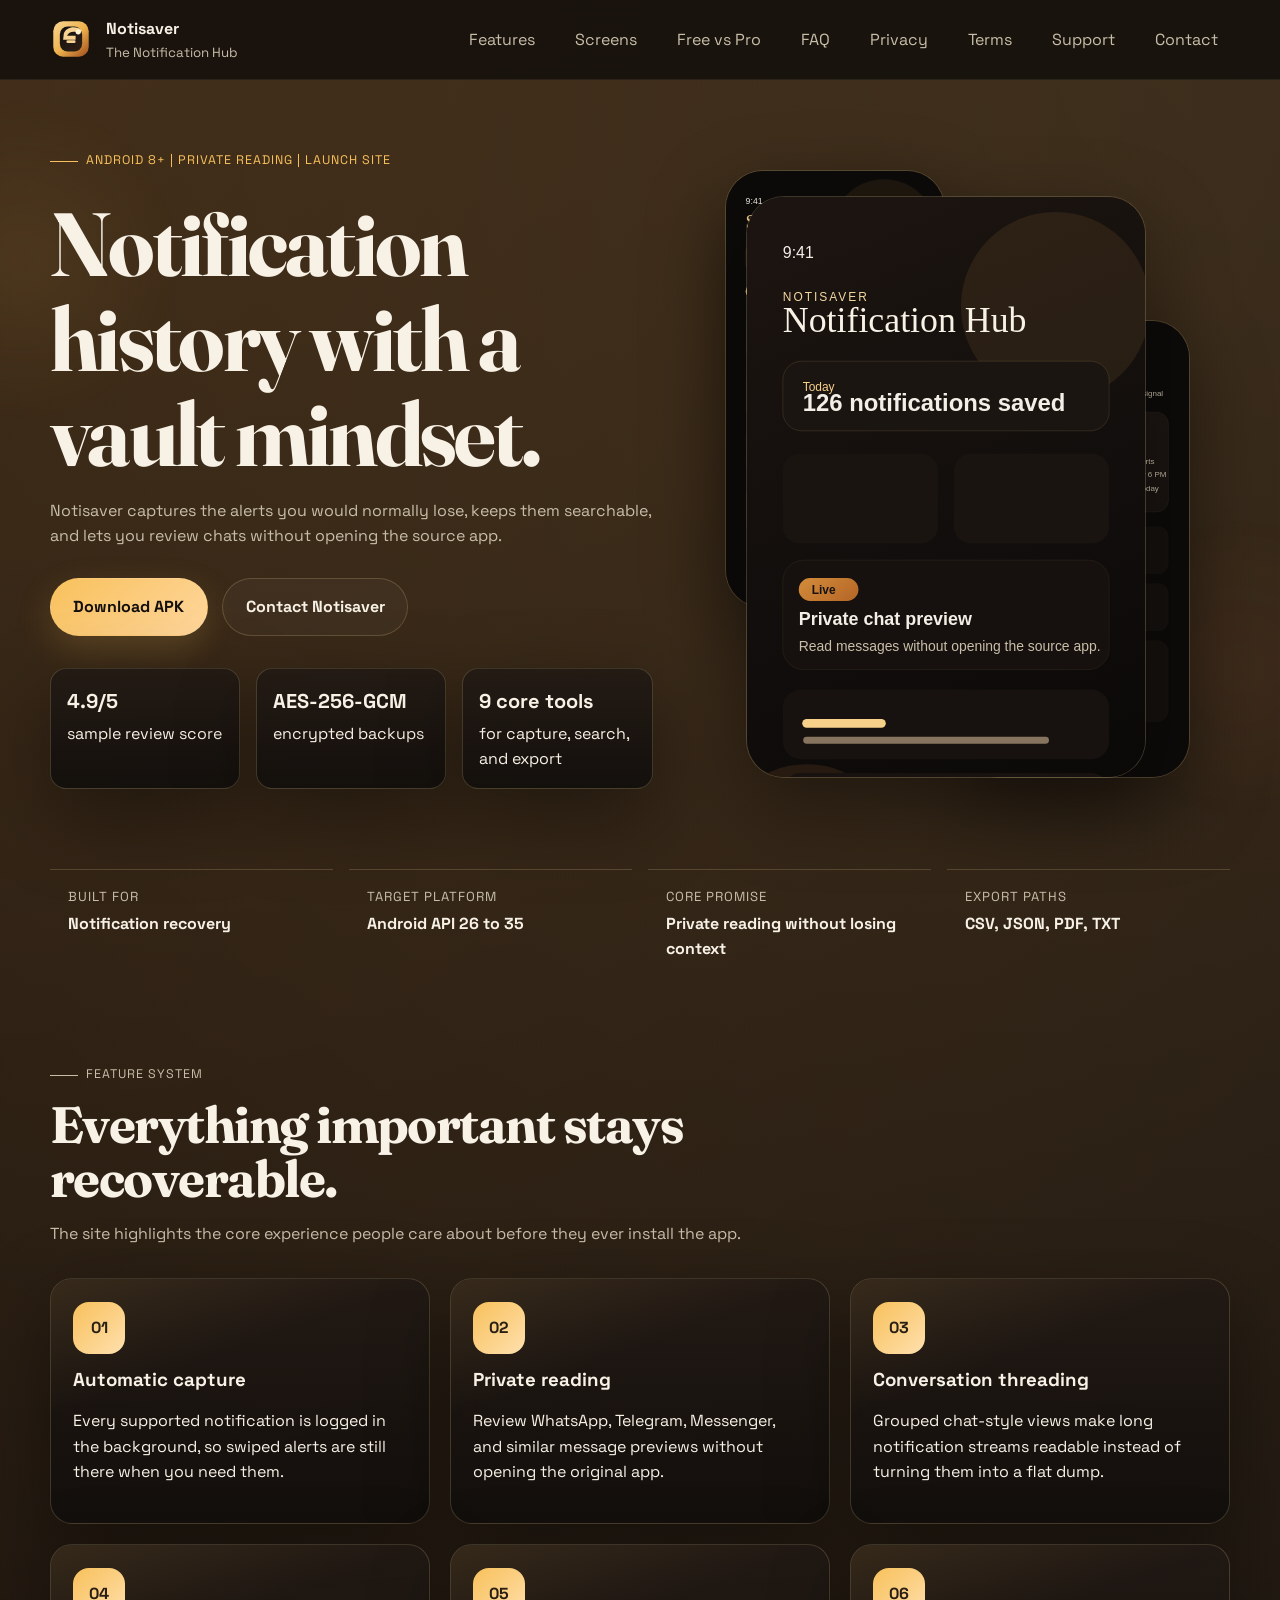
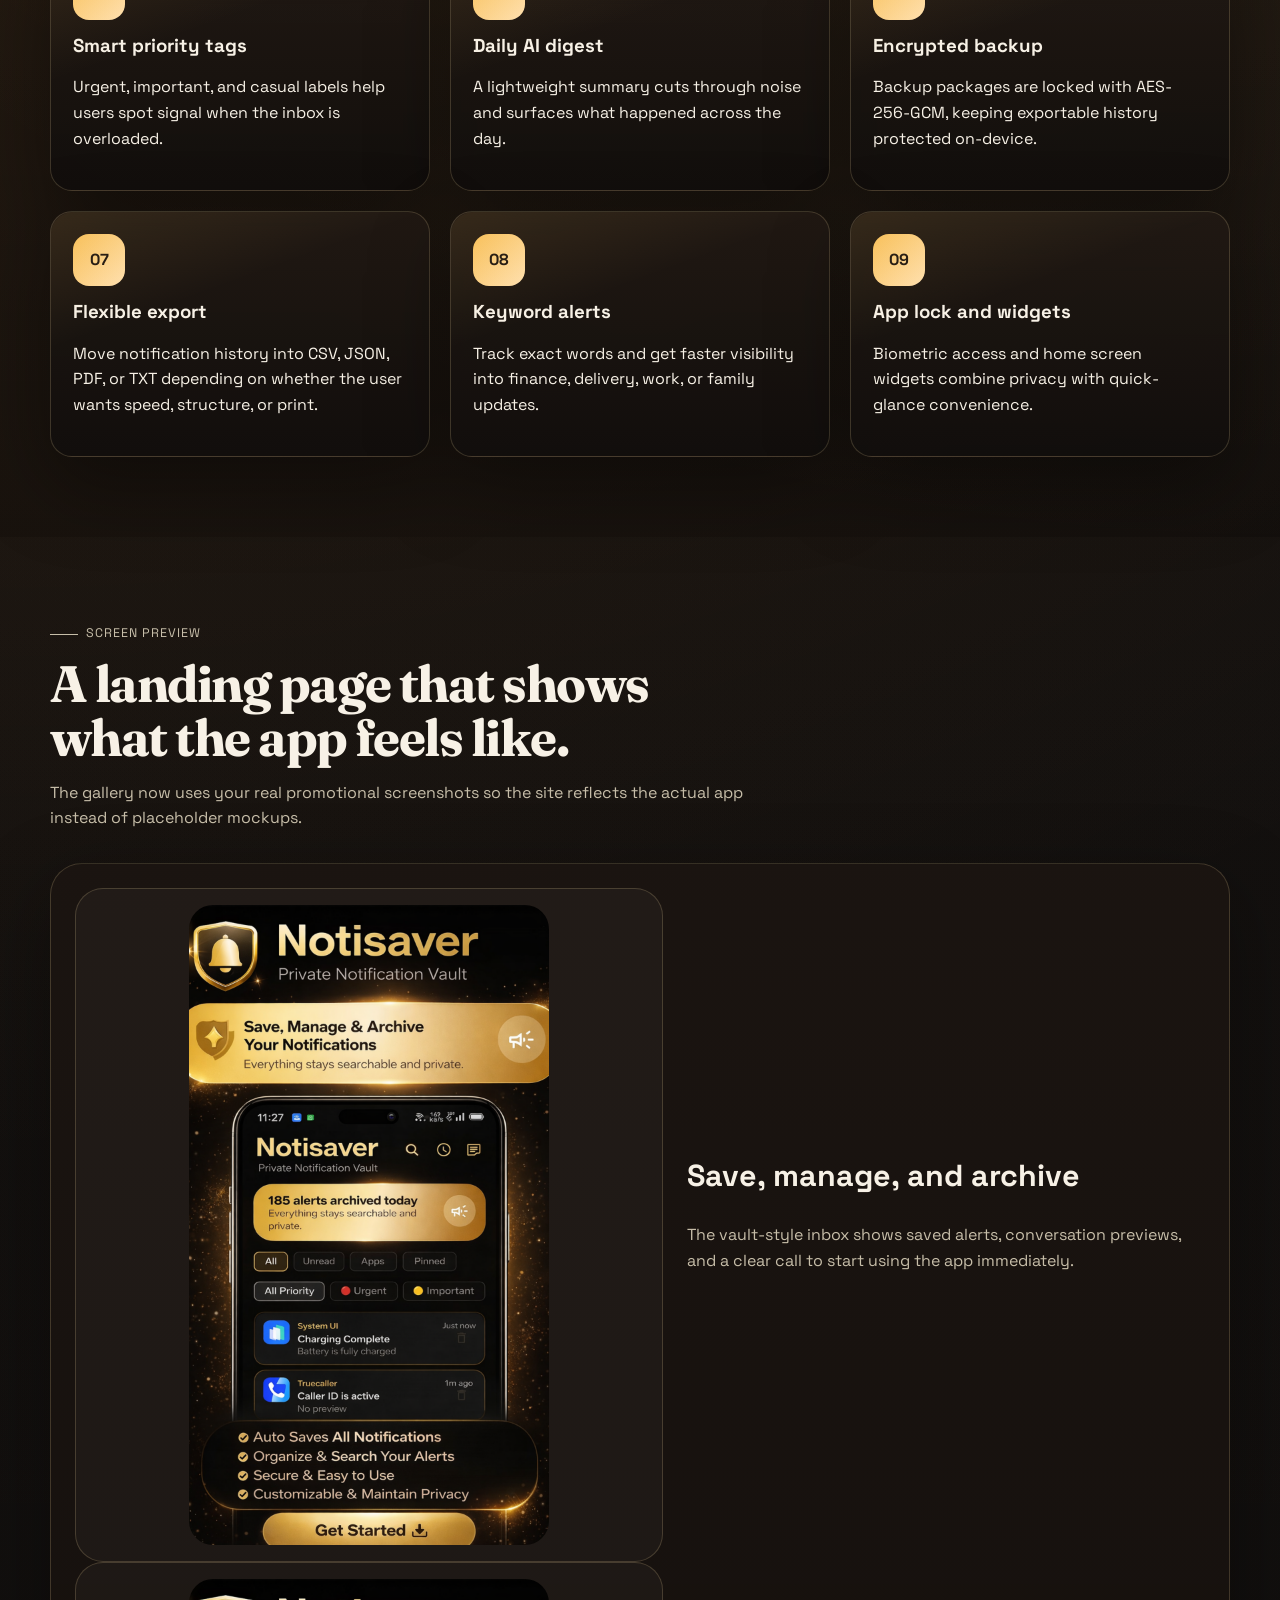
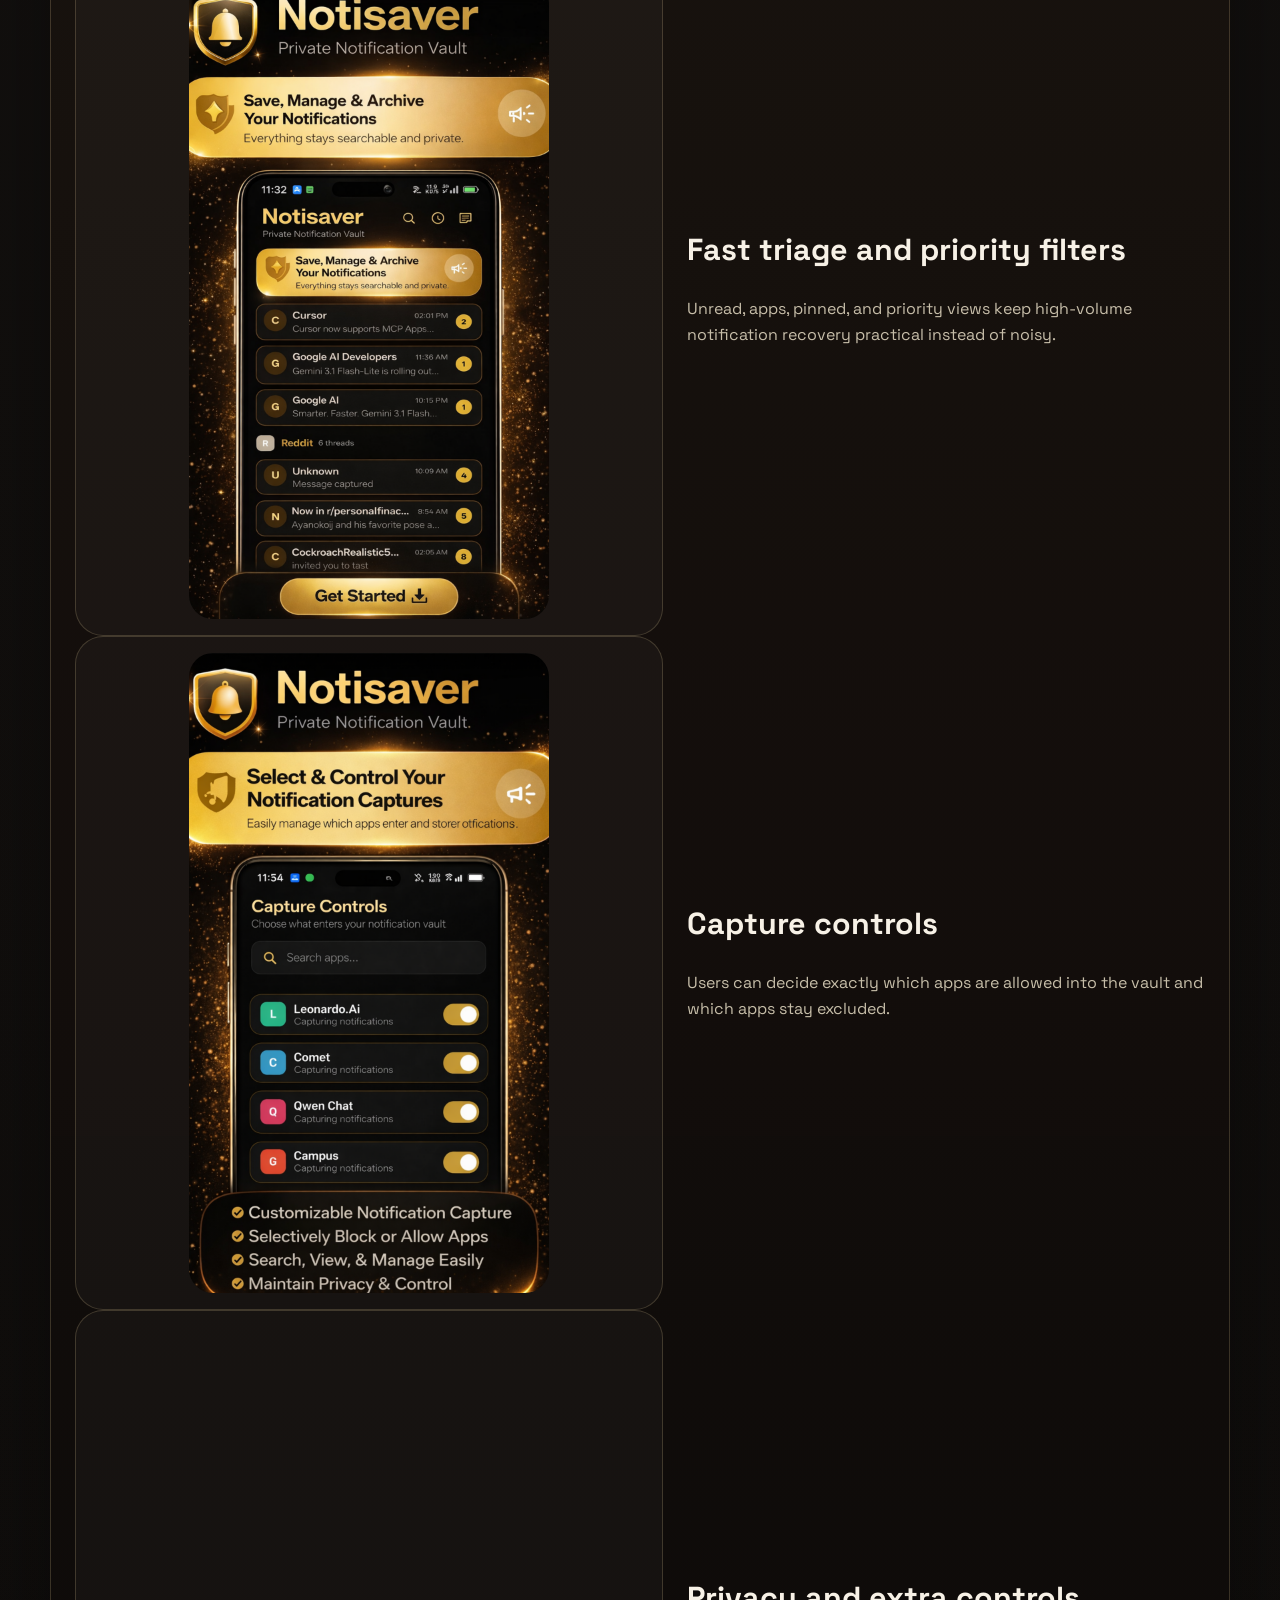
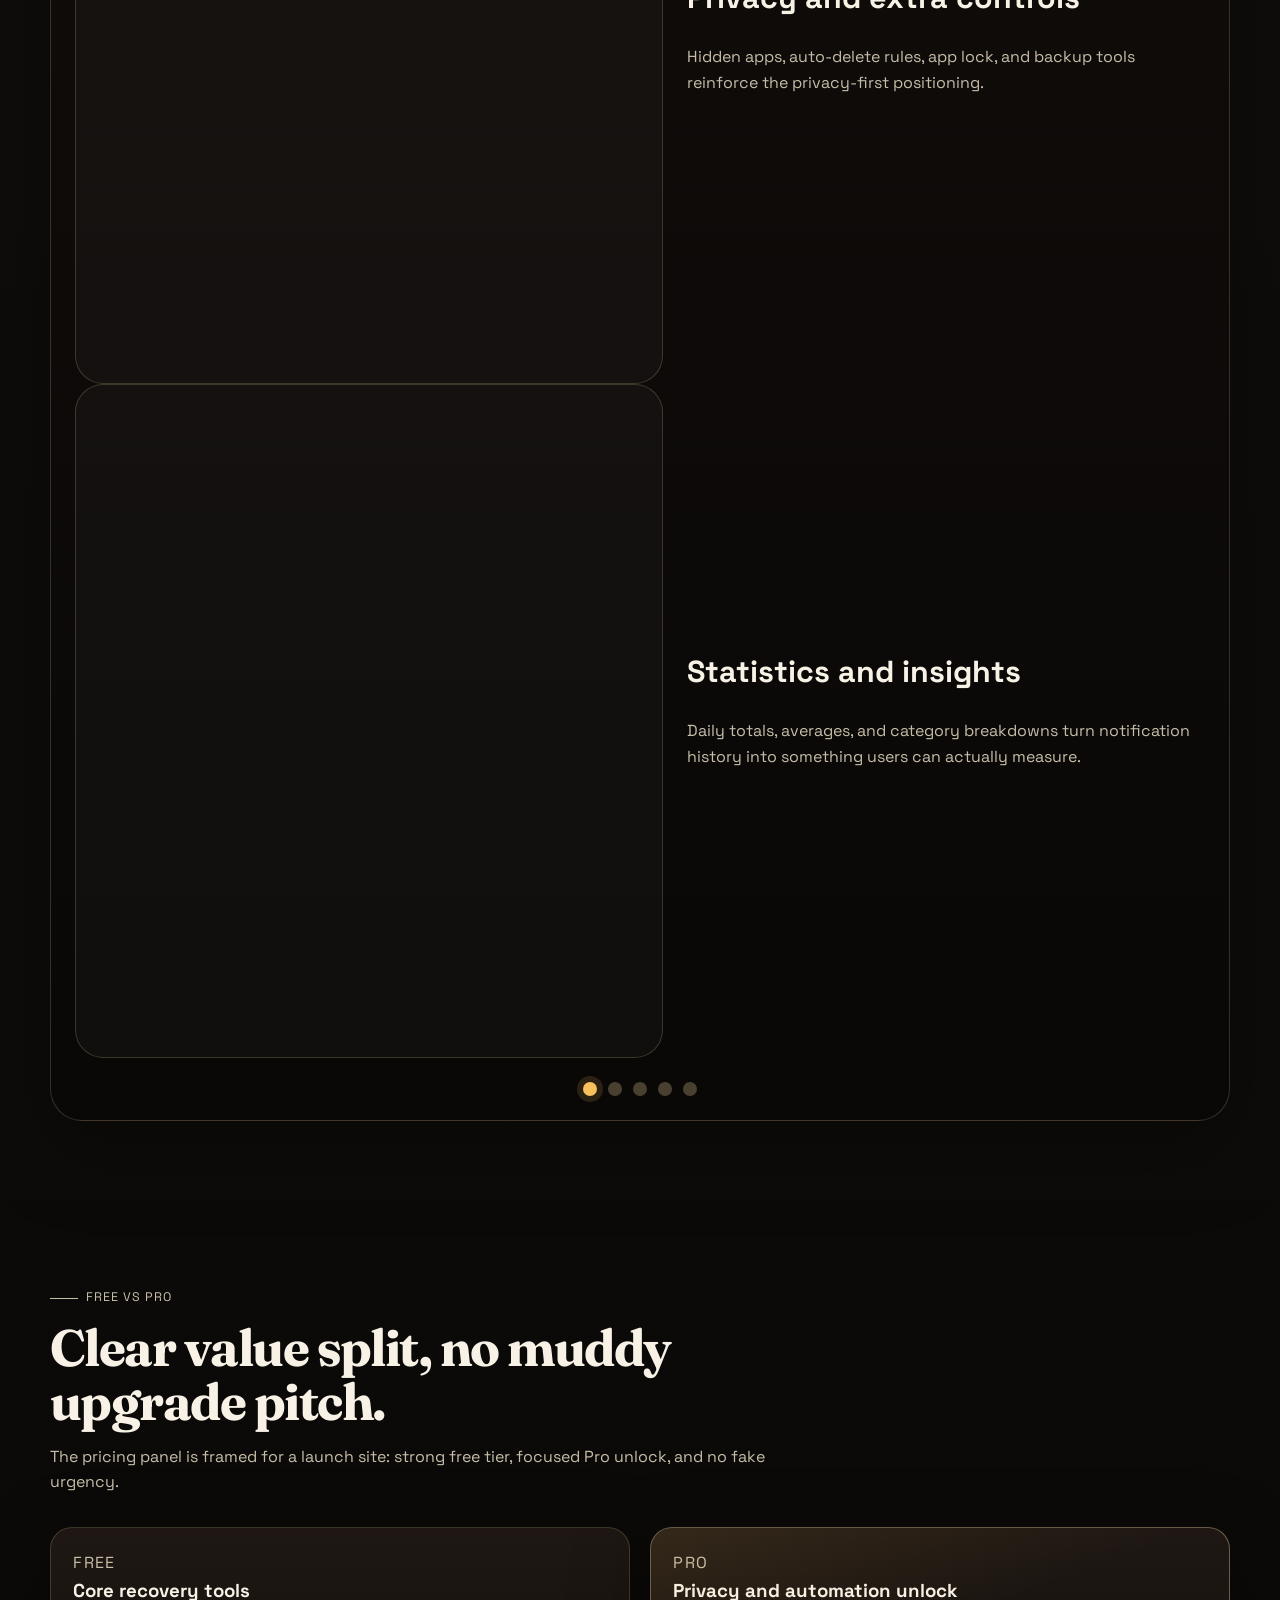
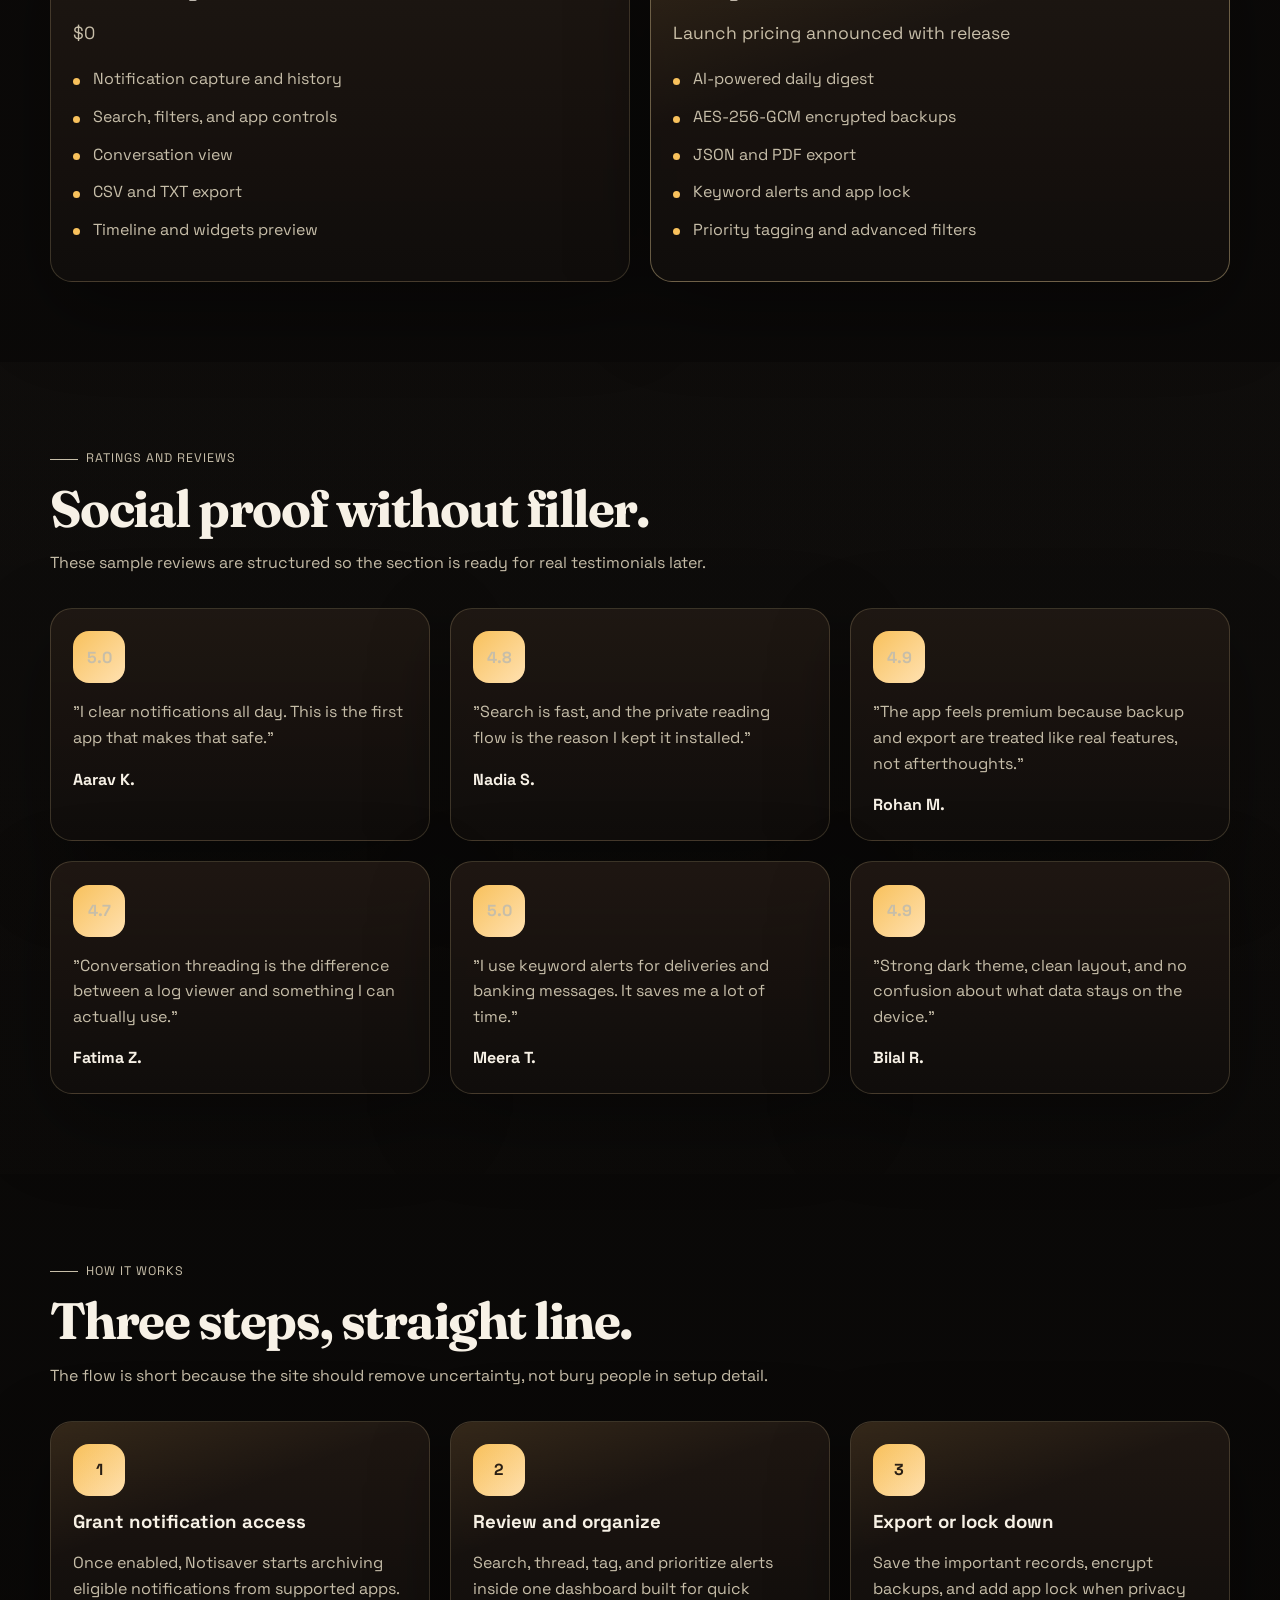
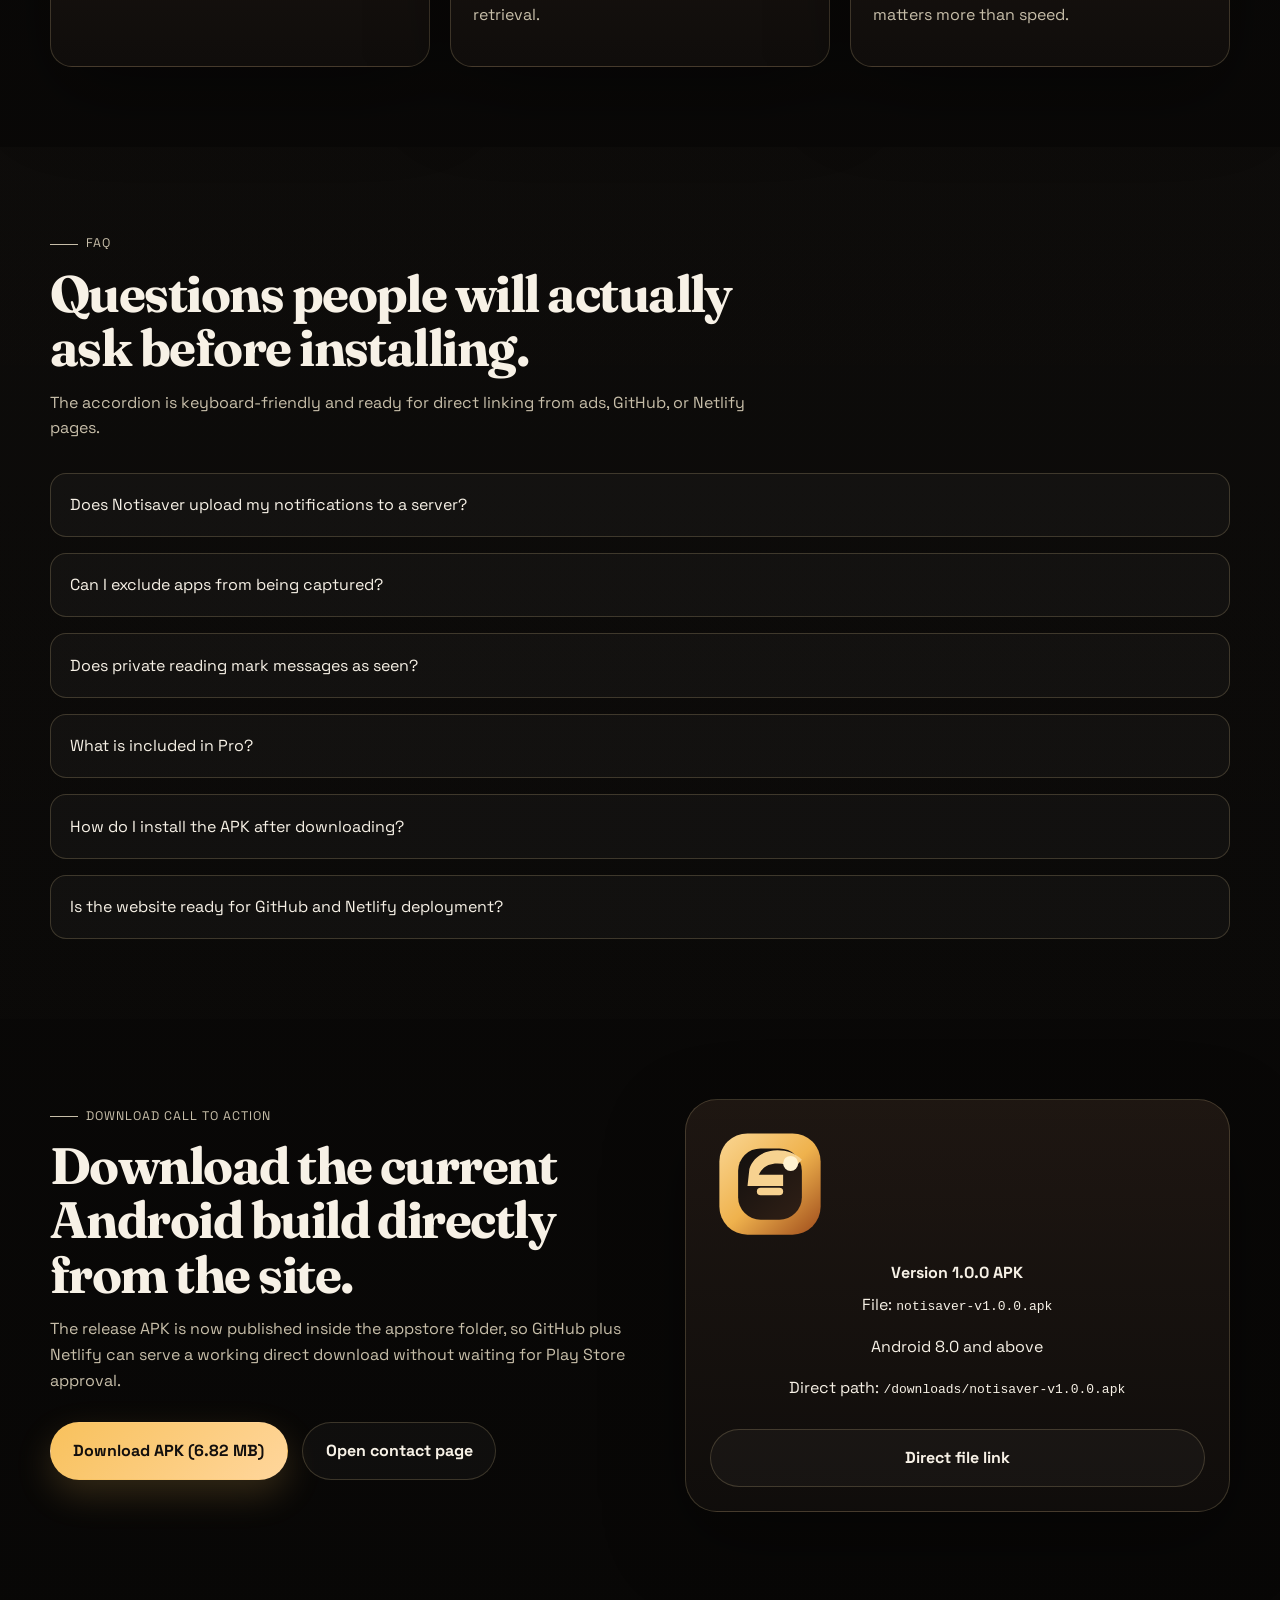
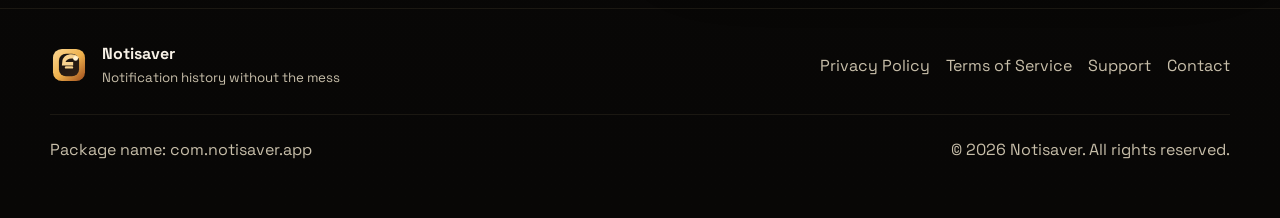
==== commit 17a8ab00: "Add contact form and refresh legal pages" ====
--- a/index.html
+++ b/index.html
@@ -48,6 +48,7 @@
           <a href="privacy.html">Privacy</a>
           <a href="terms.html">Terms</a>
           <a href="support.html">Support</a>
+          <a href="contact.html">Contact</a>
         </nav>
       </div>
     </header>
@@ -61,7 +62,7 @@
             <p class="lede">Notisaver captures the alerts you would normally lose, keeps them searchable, and lets you review chats without opening the source app.</p>
             <div class="hero-actions">
               <a class="button button-primary" href="downloads/notisaver-v1.0.0.apk" download>Download APK</a>
-              <a class="button button-secondary" href="#screens">Preview the app</a>
+              <a class="button button-secondary" href="contact.html">Contact Notisaver</a>
             </div>
             <ul class="metric-row" aria-label="Key product highlights">
               <li>
@@ -421,7 +422,7 @@
             <p>The release APK is now published inside the appstore folder, so GitHub plus Netlify can serve a working direct download without waiting for Play Store approval.</p>
             <div class="hero-actions">
               <a class="button button-primary" href="downloads/notisaver-v1.0.0.apk" download>Download APK (6.82 MB)</a>
-              <a class="button button-secondary" href="support.html">Open support page</a>
+              <a class="button button-secondary" href="contact.html">Open contact page</a>
             </div>
           </div>
           <aside class="qr-card">
@@ -451,12 +452,12 @@
           <a href="privacy.html">Privacy Policy</a>
           <a href="terms.html">Terms of Service</a>
           <a href="support.html">Support</a>
-          <a href="mailto:peakliterature@gmail.com">peakliterature@gmail.com</a>
+          <a href="contact.html">Contact</a>
         </nav>
       </div>
       <div class="container footer-meta">
         <p>Package name: com.notisaver.app</p>
-        <p>&copy; <span data-year></span> Quazi Sahil Mohammad. All rights reserved.</p>
+        <p>&copy; <span data-year></span> Notisaver. All rights reserved.</p>
       </div>
     </footer>
   </div>
--- a/assets/css/styles.css
+++ b/assets/css/styles.css
@@ -698,6 +698,166 @@
   color: var(--accent);
 }
 
+.legal-intro-grid,
+.contact-layout,
+.contact-methods {
+  display: grid;
+  gap: 1.25rem;
+}
+
+.legal-intro-grid {
+  grid-template-columns: repeat(3, minmax(0, 1fr));
+  margin-bottom: 2rem;
+}
+
+.info-card,
+.contact-method-card,
+.contact-form,
+.support-callout {
+  border: 1px solid var(--stroke);
+  border-radius: var(--radius-lg);
+  background: linear-gradient(180deg, rgba(33, 25, 20, 0.88), rgba(17, 14, 12, 0.92));
+  box-shadow: var(--shadow);
+}
+
+.info-card,
+.contact-method-card,
+.support-callout {
+  padding: 1.35rem;
+}
+
+.info-card h2,
+.contact-method-card h2,
+.support-callout h2 {
+  margin-bottom: 0.6rem;
+  font-size: 1.35rem;
+}
+
+.info-card p,
+.contact-method-card p,
+.support-callout p,
+.support-callout li {
+  color: var(--muted);
+}
+
+.contact-layout {
+  grid-template-columns: 0.92fr 1.08fr;
+  align-items: start;
+}
+
+.contact-methods {
+  grid-template-columns: 1fr;
+}
+
+.contact-method-card a,
+.support-callout a,
+.inline-link {
+  color: var(--accent);
+}
+
+.contact-form {
+  padding: 1.5rem;
+}
+
+.contact-form h2 {
+  margin-bottom: 0.5rem;
+  font-size: 1.55rem;
+}
+
+.contact-form p {
+  color: var(--muted);
+}
+
+.form-grid {
+  display: grid;
+  grid-template-columns: repeat(2, minmax(0, 1fr));
+  gap: 1rem;
+}
+
+.form-field {
+  display: grid;
+  gap: 0.45rem;
+  margin-bottom: 1rem;
+}
+
+.form-field label {
+  font-weight: 700;
+}
+
+.form-field input,
+.form-field textarea {
+  width: 100%;
+  padding: 0.95rem 1rem;
+  border: 1px solid rgba(255, 227, 166, 0.16);
+  border-radius: 16px;
+  color: var(--text);
+  background: rgba(255, 255, 255, 0.03);
+}
+
+.form-field textarea {
+  min-height: 180px;
+  resize: vertical;
+}
+
+.form-field input::placeholder,
+.form-field textarea::placeholder {
+  color: rgba(199, 190, 169, 0.72);
+}
+
+.field-span {
+  grid-column: 1 / -1;
+}
+
+.form-note {
+  margin: 0.5rem 0 0;
+  color: var(--muted);
+  font-size: 0.95rem;
+}
+
+.form-actions {
+  display: flex;
+  flex-wrap: wrap;
+  align-items: center;
+  gap: 0.9rem;
+  margin-top: 1.25rem;
+}
+
+.form-honeypot {
+  display: none;
+}
+
+.link-button {
+  display: inline-flex;
+  align-items: center;
+  justify-content: center;
+  min-height: 52px;
+  padding: 0.95rem 1.4rem;
+  border: 1px solid var(--stroke);
+  border-radius: 999px;
+  color: var(--text);
+  background: rgba(255, 255, 255, 0.03);
+  font-weight: 700;
+}
+
+.tiny-note {
+  display: block;
+  margin-top: 0.4rem;
+  color: var(--muted);
+  font-size: 0.9rem;
+}
+
+.support-callout {
+  margin-top: 2rem;
+}
+
+.support-callout ul {
+  padding-left: 1rem;
+}
+
+.support-callout li + li {
+  margin-top: 0.6rem;
+}
+
 :focus-visible {
   outline: 2px solid var(--accent);
   outline-offset: 4px;
@@ -741,12 +901,14 @@
   .cta-grid,
   .footer-grid,
   .carousel-slide,
-  .contact-panel {
+  .contact-panel,
+  .contact-layout {
     grid-template-columns: 1fr;
   }
 
   .feature-grid,
-  .review-grid {
+  .review-grid,
+  .legal-intro-grid {
     grid-template-columns: repeat(2, minmax(0, 1fr));
   }
 
@@ -800,7 +962,9 @@
   .metric-row,
   .feature-grid,
   .review-grid,
-  .steps-grid {
+  .steps-grid,
+  .legal-intro-grid,
+  .form-grid {
     grid-template-columns: 1fr;
   }
 }
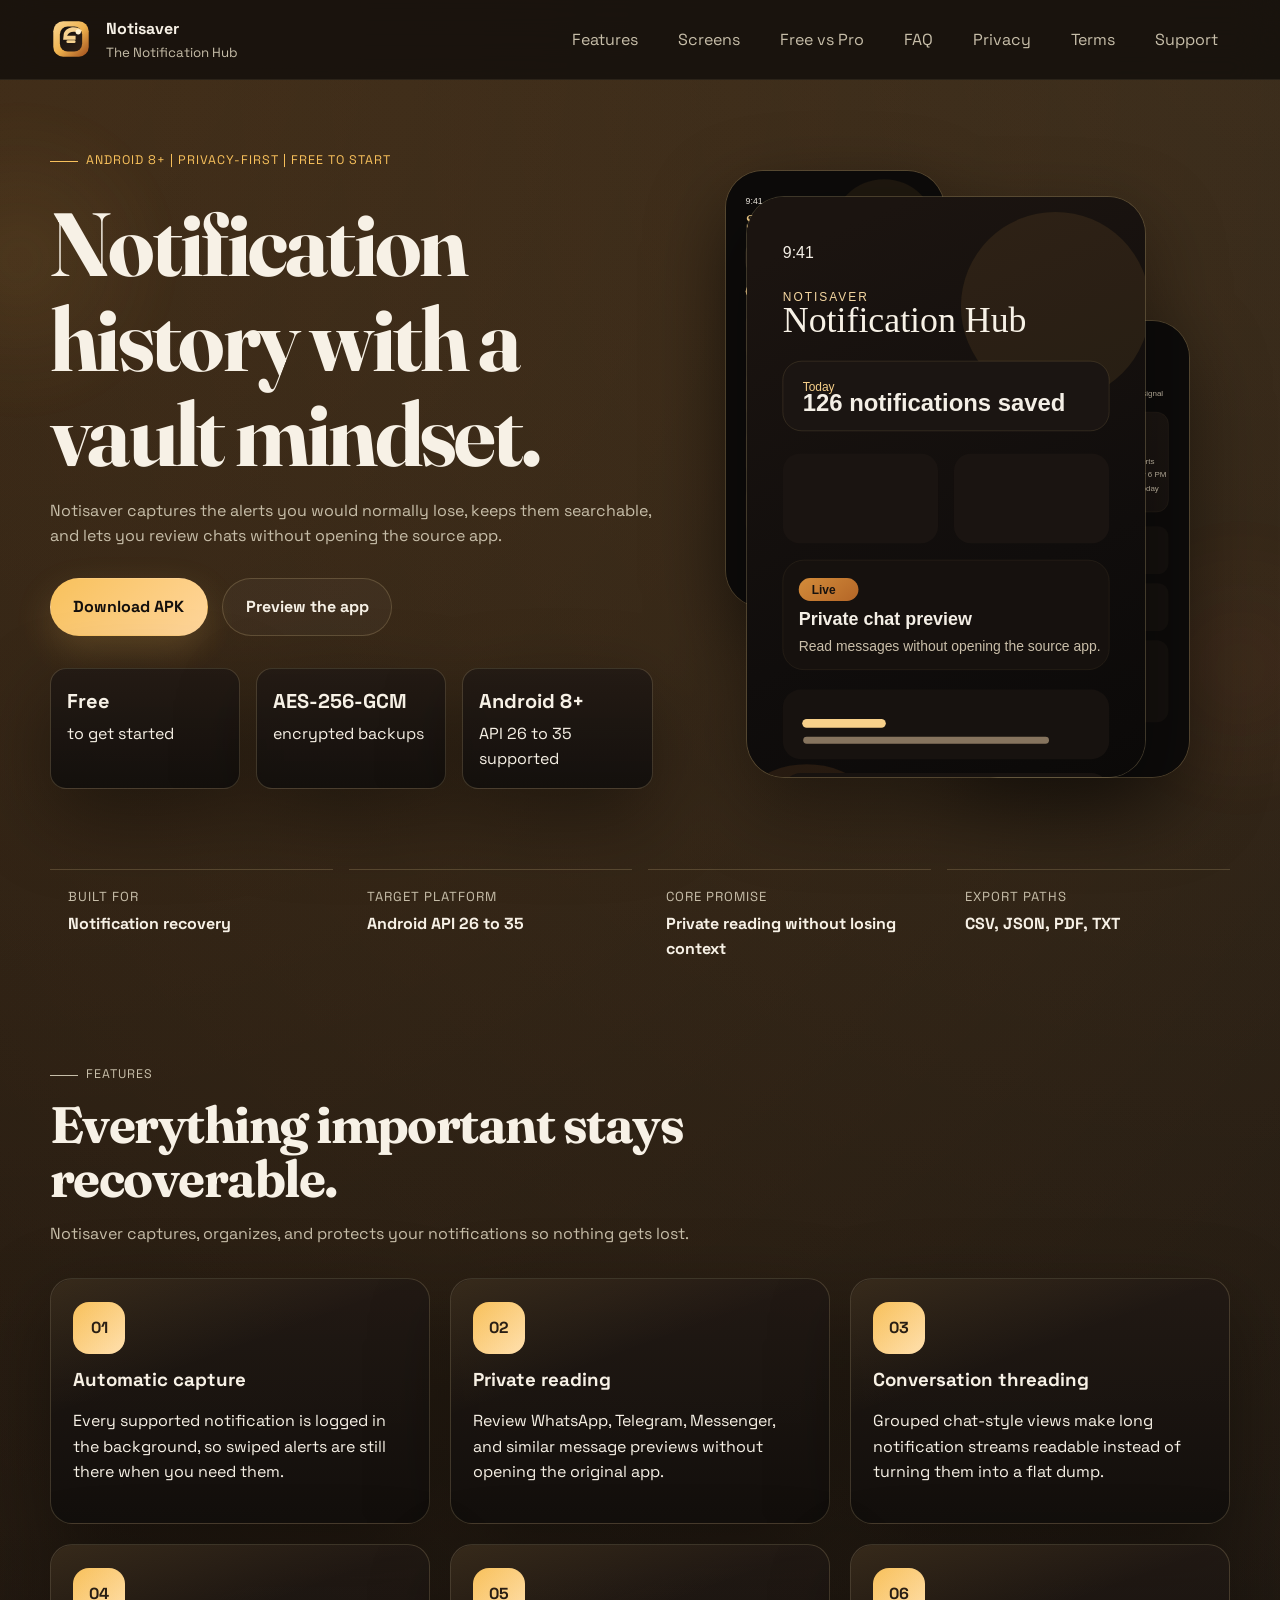
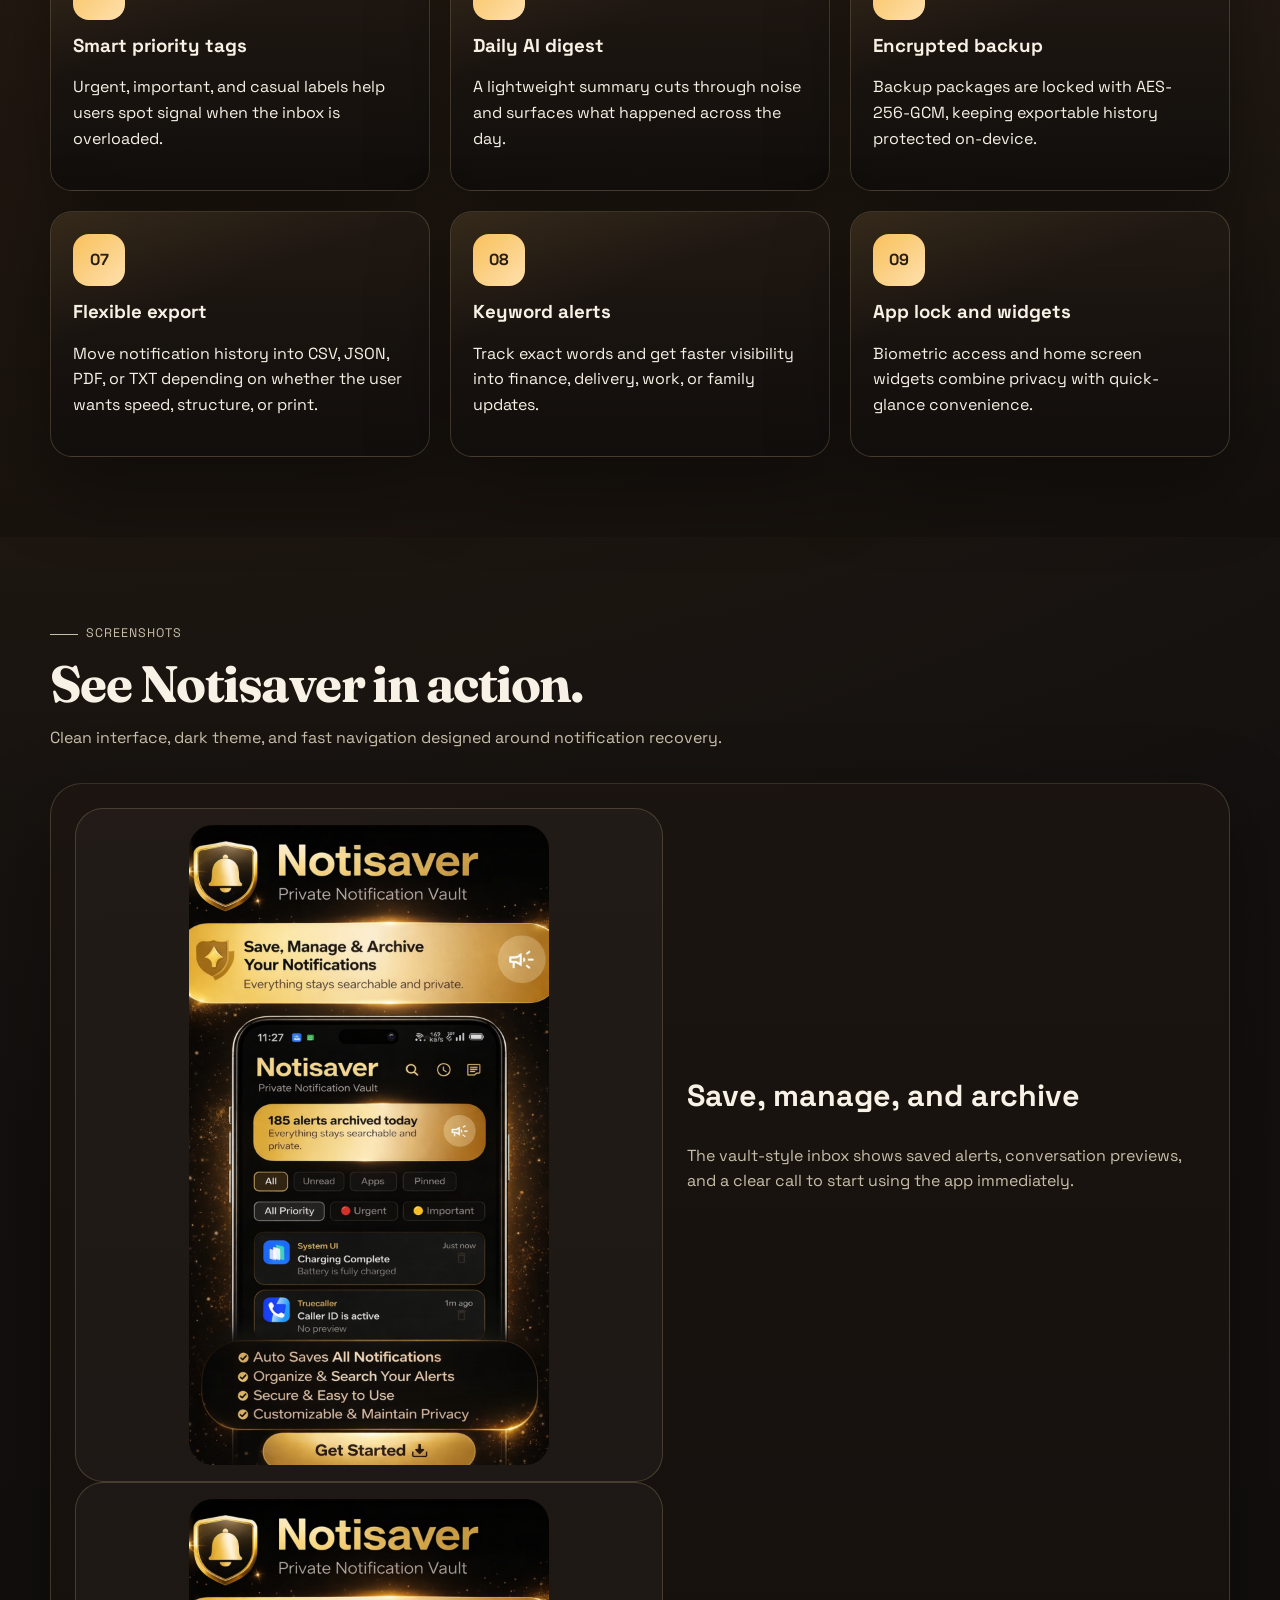
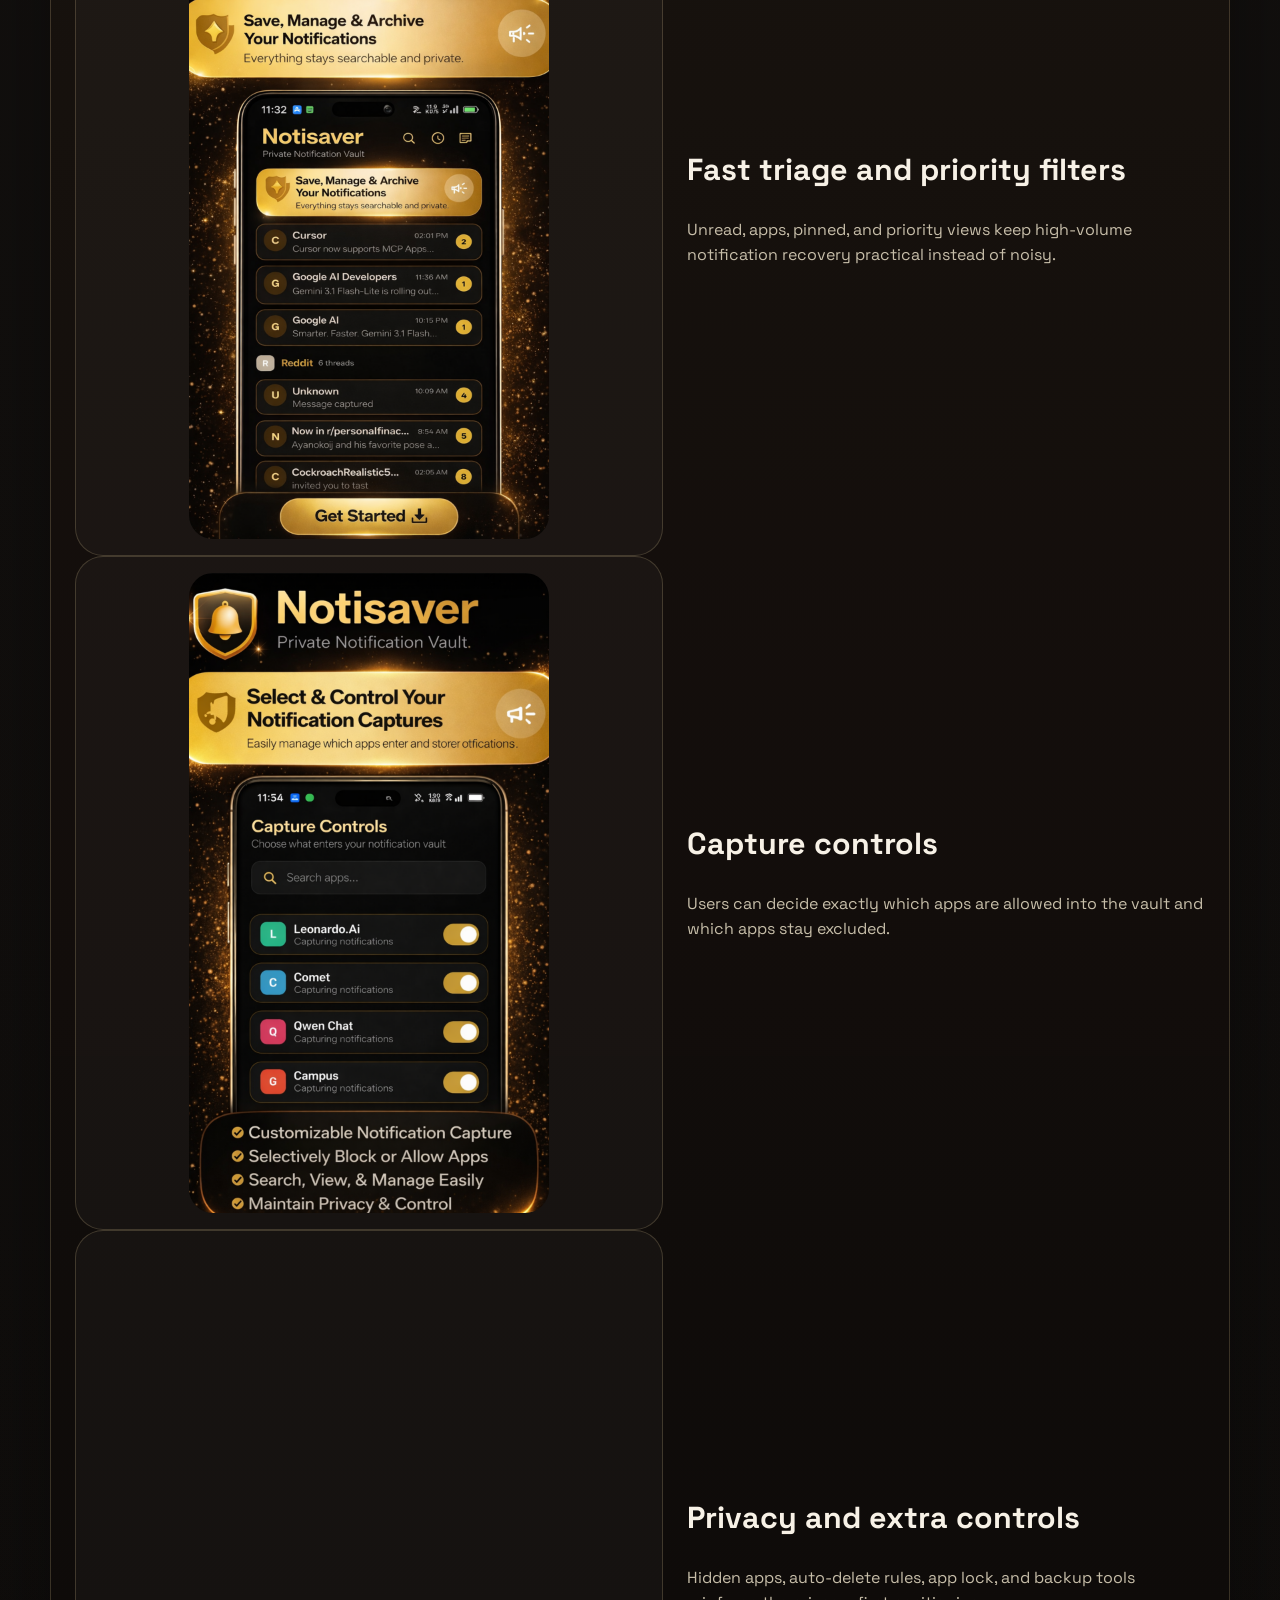
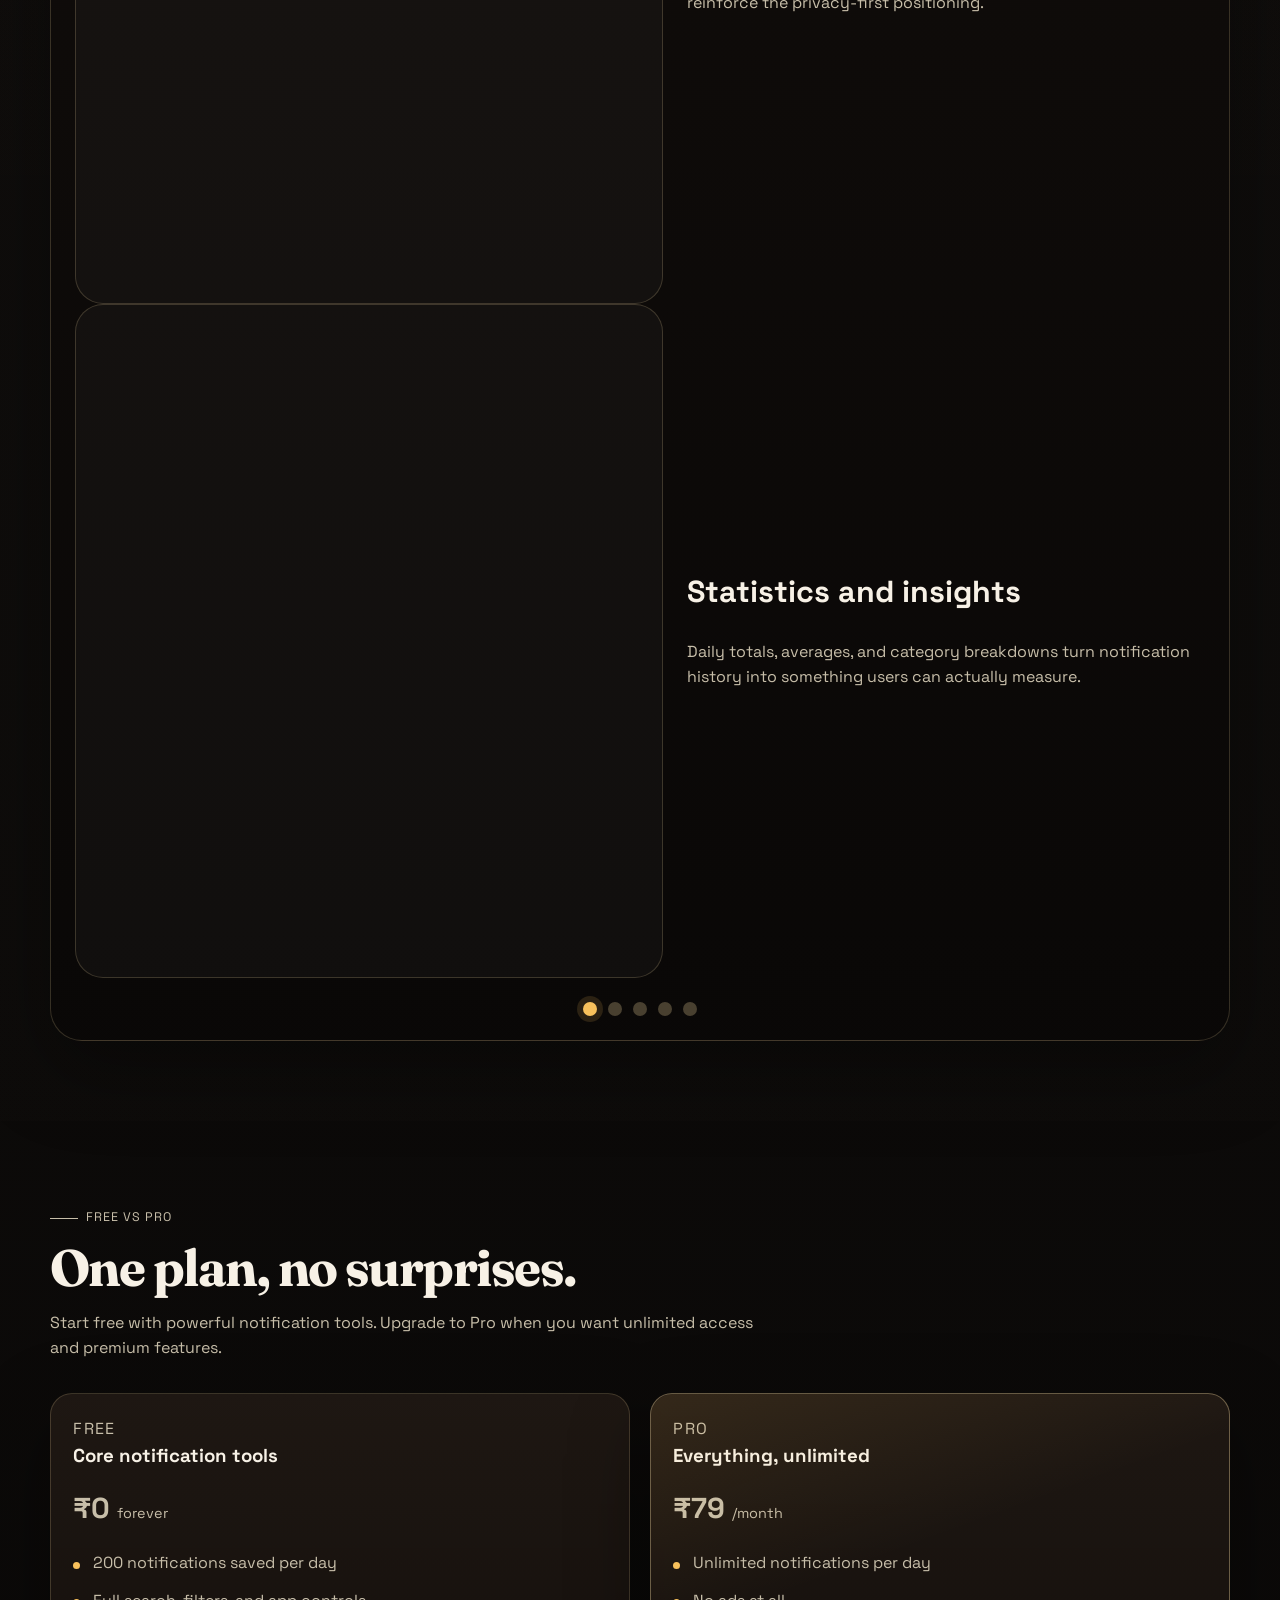
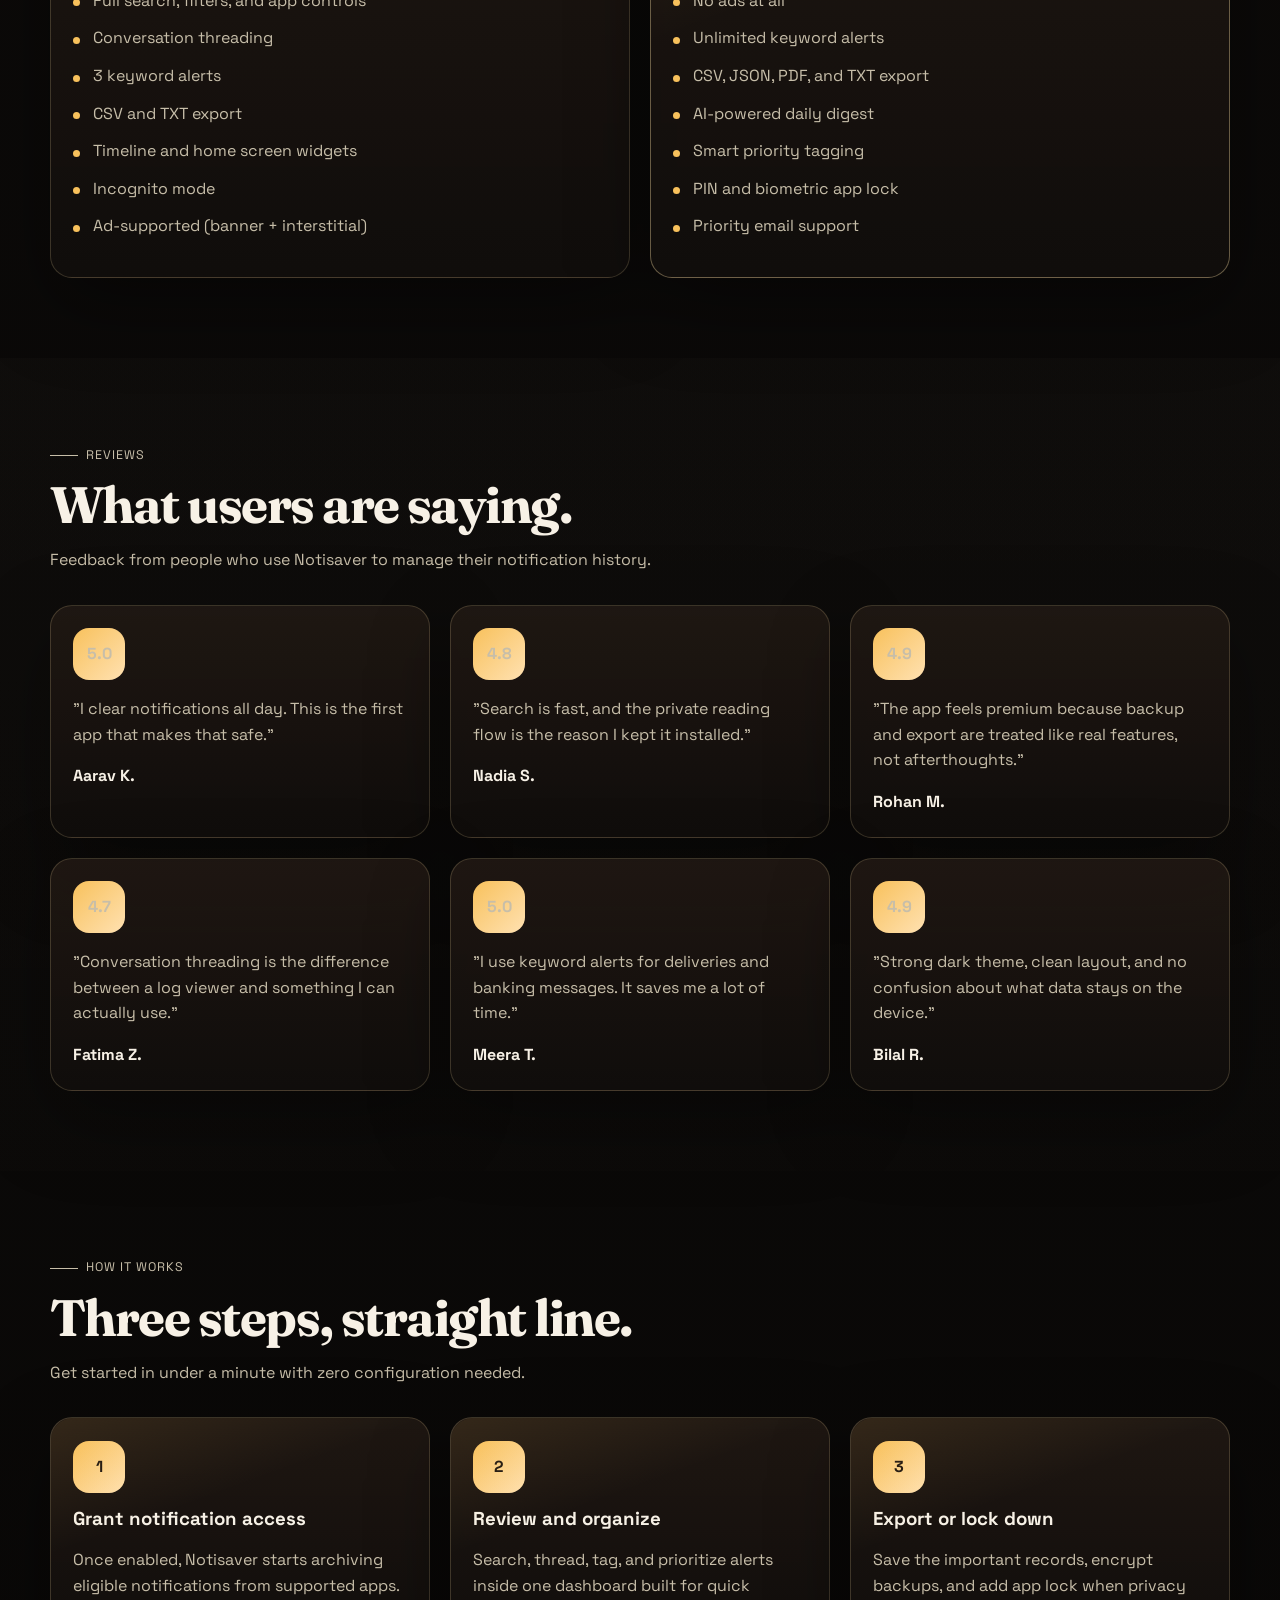
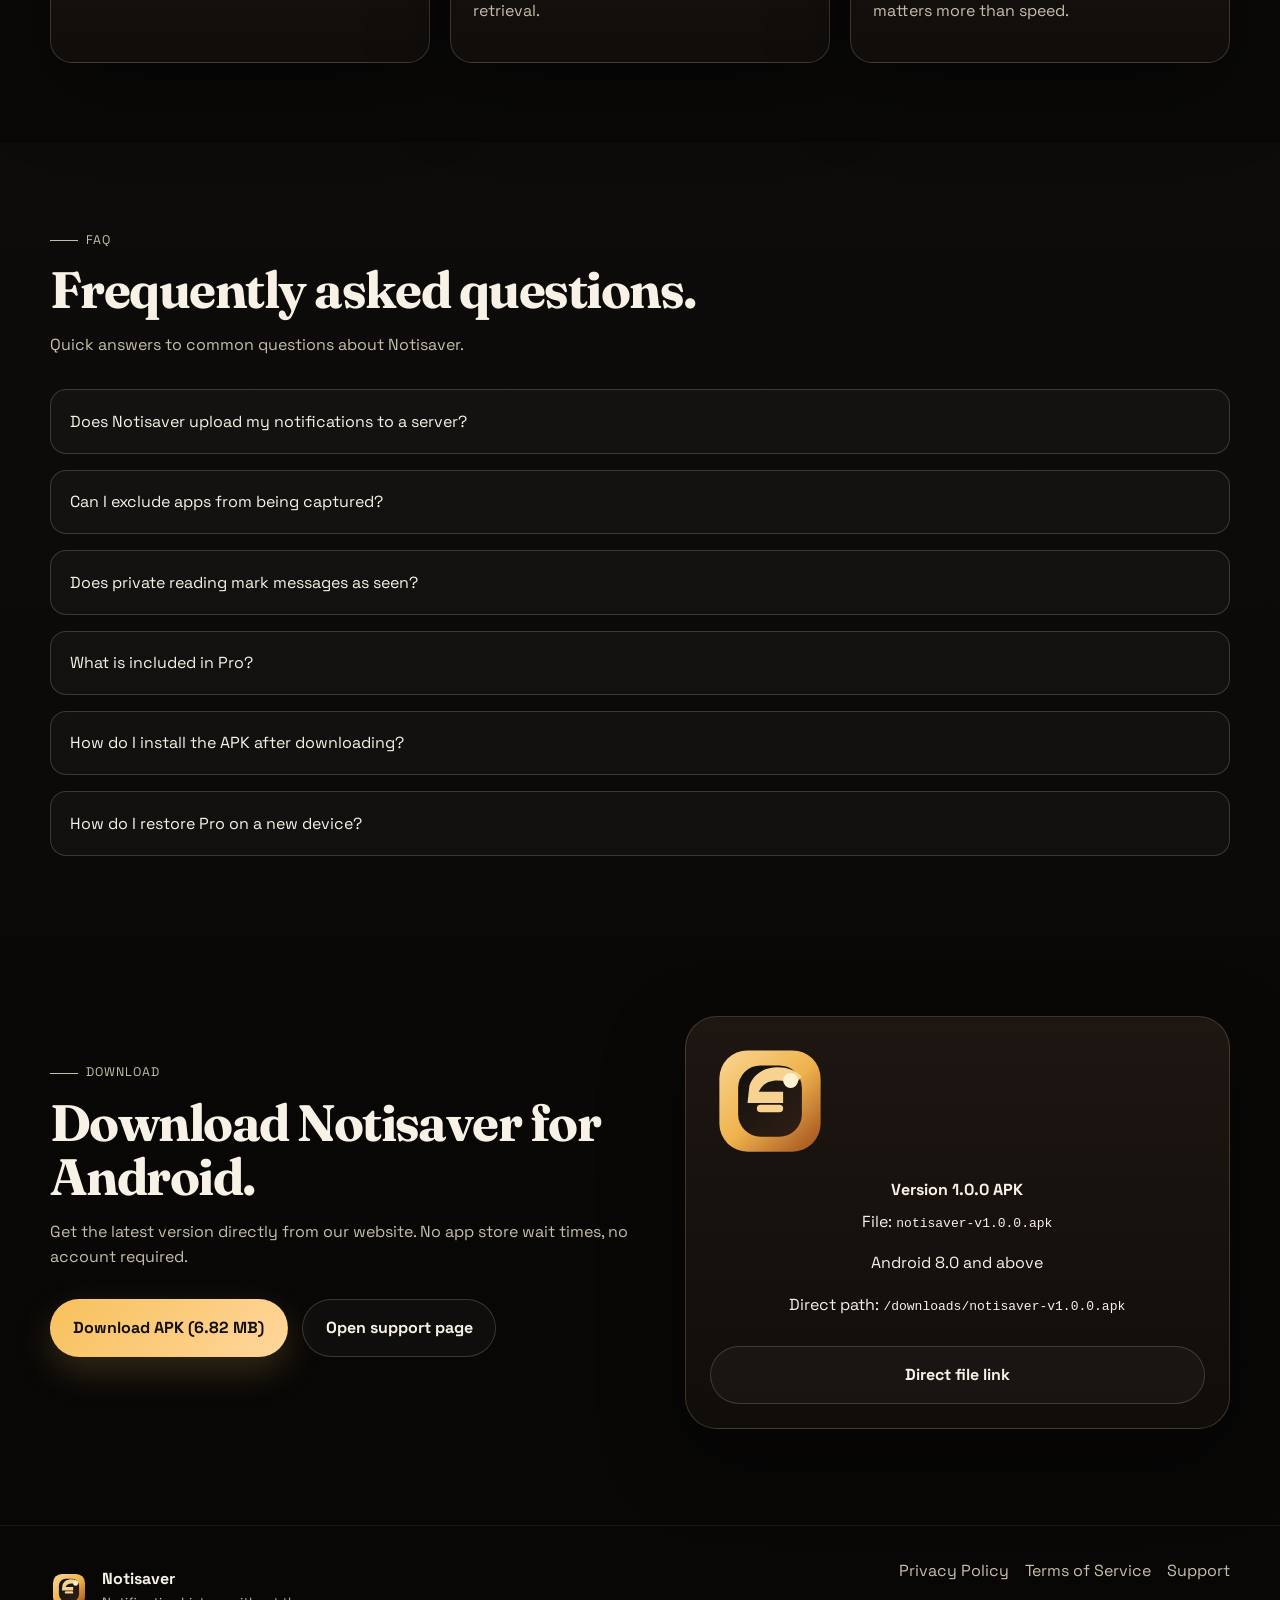
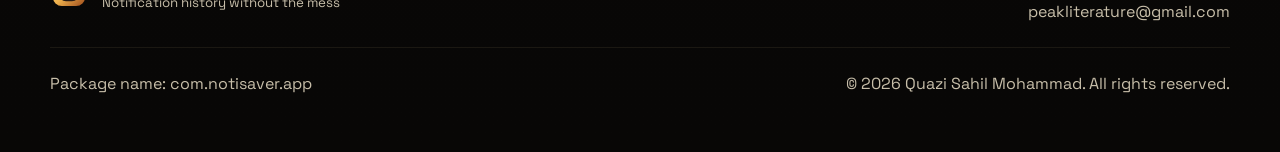
==== commit be2c2971: "Fix Free vs Pro section, remove Codex meta-commentary, add sitemap and security headers" ====
--- a/index.html
+++ b/index.html
@@ -3,18 +3,18 @@
 <head>
   <meta charset="utf-8">
   <meta name="viewport" content="width=device-width, initial-scale=1">
-  <title>Notisaver Appstore | Notification History, Privacy, and Smart Recovery</title>
+  <title>Notisaver | Notification History, Privacy Vault & Smart Recovery</title>
   <meta name="description" content="Notisaver is a privacy-first Android app that captures notification history, lets you read messages privately, and keeps important alerts searchable.">
   <meta name="theme-color" content="#0f0d0c">
   <meta property="og:type" content="website">
-  <meta property="og:title" content="Notisaver Appstore">
-  <meta property="og:description" content="Notification history with private reading, smart filters, encrypted backup, and launch-ready support pages.">
-  <meta property="og:image" content="assets/images/og-cover.svg">
+  <meta property="og:title" content="Notisaver — Never lose a notification again">
+  <meta property="og:description" content="Capture notification history, read messages privately, search and export alerts. Free for Android 8+.">
+  <meta property="og:image" content="/assets/images/og-cover.svg">
   <meta property="og:site_name" content="Notisaver">
   <meta name="twitter:card" content="summary_large_image">
-  <meta name="twitter:title" content="Notisaver Appstore">
-  <meta name="twitter:description" content="Capture, search, and protect notifications without losing the details that matter.">
-  <meta name="twitter:image" content="assets/images/og-cover.svg">
+  <meta name="twitter:title" content="Notisaver — Never lose a notification again">
+  <meta name="twitter:description" content="Capture notification history, read messages privately, search and export alerts. Free for Android 8+.">
+  <meta name="twitter:image" content="/assets/images/og-cover.svg">
   <link rel="preconnect" href="https://fonts.googleapis.com">
   <link rel="preconnect" href="https://fonts.gstatic.com" crossorigin>
   <link href="https://fonts.googleapis.com/css2?family=Fraunces:opsz,wght@9..144,500;9..144,700&family=Space+Grotesk:wght@400;500;700&display=swap" rel="stylesheet">
@@ -48,7 +48,6 @@
           <a href="privacy.html">Privacy</a>
           <a href="terms.html">Terms</a>
           <a href="support.html">Support</a>
-          <a href="contact.html">Contact</a>
         </nav>
       </div>
     </header>
@@ -57,25 +56,25 @@
       <section class="hero section">
         <div class="container hero-grid">
           <div class="hero-copy">
-            <p class="eyebrow">Android 8+ | Private reading | Launch site</p>
+            <p class="eyebrow">Android 8+ | Privacy-first | Free to start</p>
             <h1>Notification history with a vault mindset.</h1>
             <p class="lede">Notisaver captures the alerts you would normally lose, keeps them searchable, and lets you review chats without opening the source app.</p>
             <div class="hero-actions">
               <a class="button button-primary" href="downloads/notisaver-v1.0.0.apk" download>Download APK</a>
-              <a class="button button-secondary" href="contact.html">Contact Notisaver</a>
+              <a class="button button-secondary" href="#screens">Preview the app</a>
             </div>
             <ul class="metric-row" aria-label="Key product highlights">
               <li>
-                <strong>4.9/5</strong>
-                <span>sample review score</span>
+                <strong>Free</strong>
+                <span>to get started</span>
               </li>
               <li>
                 <strong>AES-256-GCM</strong>
                 <span>encrypted backups</span>
               </li>
               <li>
-                <strong>9 core tools</strong>
-                <span>for capture, search, and export</span>
+                <strong>Android 8+</strong>
+                <span>API 26 to 35 supported</span>
               </li>
             </ul>
           </div>
@@ -119,9 +118,9 @@
       <section class="section" id="features">
         <div class="container">
           <div class="section-heading">
-            <p class="eyebrow">Feature system</p>
+            <p class="eyebrow">Features</p>
             <h2>Everything important stays recoverable.</h2>
-            <p>The site highlights the core experience people care about before they ever install the app.</p>
+            <p>Notisaver captures, organizes, and protects your notifications so nothing gets lost.</p>
           </div>
           <div class="feature-grid">
             <article class="feature-card">
@@ -176,9 +175,9 @@
       <section class="section section-alt" id="screens">
         <div class="container">
           <div class="section-heading">
-            <p class="eyebrow">Screen preview</p>
-            <h2>A landing page that shows what the app feels like.</h2>
-            <p>The gallery now uses your real promotional screenshots so the site reflects the actual app instead of placeholder mockups.</p>
+            <p class="eyebrow">Screenshots</p>
+            <h2>See Notisaver in action.</h2>
+            <p>Clean interface, dark theme, and fast navigation designed around notification recovery.</p>
           </div>
           <div class="carousel" data-carousel>
             <div class="carousel-stage">
@@ -253,32 +252,38 @@
         <div class="container">
           <div class="section-heading">
             <p class="eyebrow">Free vs Pro</p>
-            <h2>Clear value split, no muddy upgrade pitch.</h2>
-            <p>The pricing panel is framed for a launch site: strong free tier, focused Pro unlock, and no fake urgency.</p>
+            <h2>One plan, no surprises.</h2>
+            <p>Start free with powerful notification tools. Upgrade to Pro when you want unlimited access and premium features.</p>
           </div>
           <div class="pricing-grid">
             <article class="pricing-card">
               <p class="plan-name">Free</p>
-              <h3>Core recovery tools</h3>
-              <p class="plan-price">$0</p>
+              <h3>Core notification tools</h3>
+              <p class="plan-price">₹0 <span class="price-period">forever</span></p>
               <ul class="plan-list">
-                <li>Notification capture and history</li>
-                <li>Search, filters, and app controls</li>
-                <li>Conversation view</li>
+                <li>200 notifications saved per day</li>
+                <li>Full search, filters, and app controls</li>
+                <li>Conversation threading</li>
+                <li>3 keyword alerts</li>
                 <li>CSV and TXT export</li>
-                <li>Timeline and widgets preview</li>
+                <li>Timeline and home screen widgets</li>
+                <li>Incognito mode</li>
+                <li>Ad-supported (banner + interstitial)</li>
               </ul>
             </article>
             <article class="pricing-card pricing-card-featured">
               <p class="plan-name">Pro</p>
-              <h3>Privacy and automation unlock</h3>
-              <p class="plan-price">Launch pricing announced with release</p>
+              <h3>Everything, unlimited</h3>
+              <p class="plan-price">₹79 <span class="price-period">/month</span></p>
               <ul class="plan-list">
+                <li>Unlimited notifications per day</li>
+                <li>No ads at all</li>
+                <li>Unlimited keyword alerts</li>
+                <li>CSV, JSON, PDF, and TXT export</li>
                 <li>AI-powered daily digest</li>
-                <li>AES-256-GCM encrypted backups</li>
-                <li>JSON and PDF export</li>
-                <li>Keyword alerts and app lock</li>
-                <li>Priority tagging and advanced filters</li>
+                <li>Smart priority tagging</li>
+                <li>PIN and biometric app lock</li>
+                <li>Priority email support</li>
               </ul>
             </article>
           </div>
@@ -288,9 +293,9 @@
       <section class="section section-alt" id="reviews">
         <div class="container">
           <div class="section-heading">
-            <p class="eyebrow">Ratings and reviews</p>
-            <h2>Social proof without filler.</h2>
-            <p>These sample reviews are structured so the section is ready for real testimonials later.</p>
+            <p class="eyebrow">Reviews</p>
+            <h2>What users are saying.</h2>
+            <p>Feedback from people who use Notisaver to manage their notification history.</p>
           </div>
           <div class="review-grid">
             <article class="review-card">
@@ -332,7 +337,7 @@
           <div class="section-heading">
             <p class="eyebrow">How it works</p>
             <h2>Three steps, straight line.</h2>
-            <p>The flow is short because the site should remove uncertainty, not bury people in setup detail.</p>
+            <p>Get started in under a minute with zero configuration needed.</p>
           </div>
           <div class="steps-grid">
             <article class="step-card">
@@ -358,8 +363,8 @@
         <div class="container">
           <div class="section-heading">
             <p class="eyebrow">FAQ</p>
-            <h2>Questions people will actually ask before installing.</h2>
-            <p>The accordion is keyboard-friendly and ready for direct linking from ads, GitHub, or Netlify pages.</p>
+            <h2>Frequently asked questions.</h2>
+            <p>Quick answers to common questions about Notisaver.</p>
           </div>
           <div class="faq-list">
             <article class="faq-item">
@@ -367,7 +372,7 @@
                 Does Notisaver upload my notifications to a server?
               </button>
               <div class="faq-panel" hidden>
-                <p>No. The app is positioned as privacy-first. Notification storage is local unless the user explicitly creates a backup or export.</p>
+                <p>No. All notification data stays on your device. Nothing is uploaded unless you explicitly create a backup or export.</p>
               </div>
             </article>
             <article class="faq-item">
@@ -383,7 +388,7 @@
                 Does private reading mark messages as seen?
               </button>
               <div class="faq-panel" hidden>
-                <p>The intended experience is to read notification content inside Notisaver without opening the original messaging app.</p>
+                <p>No. You read the notification content inside Notisaver without opening the original messaging app, so no read receipts are triggered.</p>
               </div>
             </article>
             <article class="faq-item">
@@ -391,7 +396,7 @@
                 What is included in Pro?
               </button>
               <div class="faq-panel" hidden>
-                <p>Pro focuses on AI digest summaries, encrypted backups, advanced export options, keyword alerts, and stronger privacy controls.</p>
+                <p>Pro (₹79/month) unlocks unlimited notifications, removes all ads, adds unlimited keyword alerts, CSV/JSON/PDF/TXT export, AI daily digest, smart priority tagging, and PIN/biometric app lock.</p>
               </div>
             </article>
             <article class="faq-item">
@@ -404,10 +409,10 @@
             </article>
             <article class="faq-item">
               <button class="faq-button" type="button" aria-expanded="false">
-                Is the website ready for GitHub and Netlify deployment?
-              </button>
-              <div class="faq-panel" hidden>
-                <p>Yes. The site is static HTML, CSS, SVG, JavaScript, real screenshot assets, and a hosted APK file with no build step required.</p>
+                How do I restore Pro on a new device?
+              </button>
+              <div class="faq-panel" hidden>
+                <p>Open the Pro screen in the app and use the restore code you received after purchase. If you lost the code, email peakliterature@gmail.com with your payment details for manual recovery.</p>
               </div>
             </article>
           </div>
@@ -417,12 +422,12 @@
       <section class="section cta-section" id="download">
         <div class="container cta-grid">
           <div class="cta-copy">
-            <p class="eyebrow">Download call to action</p>
-            <h2>Download the current Android build directly from the site.</h2>
-            <p>The release APK is now published inside the appstore folder, so GitHub plus Netlify can serve a working direct download without waiting for Play Store approval.</p>
+            <p class="eyebrow">Download</p>
+            <h2>Download Notisaver for Android.</h2>
+            <p>Get the latest version directly from our website. No app store wait times, no account required.</p>
             <div class="hero-actions">
               <a class="button button-primary" href="downloads/notisaver-v1.0.0.apk" download>Download APK (6.82 MB)</a>
-              <a class="button button-secondary" href="contact.html">Open contact page</a>
+              <a class="button button-secondary" href="support.html">Open support page</a>
             </div>
           </div>
           <aside class="qr-card">
@@ -452,12 +457,12 @@
           <a href="privacy.html">Privacy Policy</a>
           <a href="terms.html">Terms of Service</a>
           <a href="support.html">Support</a>
-          <a href="contact.html">Contact</a>
+          <a href="mailto:peakliterature@gmail.com">peakliterature@gmail.com</a>
         </nav>
       </div>
       <div class="container footer-meta">
         <p>Package name: com.notisaver.app</p>
-        <p>&copy; <span data-year></span> Notisaver. All rights reserved.</p>
+        <p>&copy; <span data-year></span> Quazi Sahil Mohammad. All rights reserved.</p>
       </div>
     </footer>
   </div>
--- a/assets/css/styles.css
+++ b/assets/css/styles.css
@@ -554,7 +554,14 @@
 
 .plan-price {
   margin-bottom: 1.2rem;
-  font-size: 1.1rem;
+  font-size: 1.8rem;
+  font-weight: 700;
+}
+
+.price-period {
+  font-size: 0.9rem;
+  font-weight: 400;
+  color: var(--muted);
 }
 
 .plan-list li,
@@ -698,166 +705,6 @@
   color: var(--accent);
 }
 
-.legal-intro-grid,
-.contact-layout,
-.contact-methods {
-  display: grid;
-  gap: 1.25rem;
-}
-
-.legal-intro-grid {
-  grid-template-columns: repeat(3, minmax(0, 1fr));
-  margin-bottom: 2rem;
-}
-
-.info-card,
-.contact-method-card,
-.contact-form,
-.support-callout {
-  border: 1px solid var(--stroke);
-  border-radius: var(--radius-lg);
-  background: linear-gradient(180deg, rgba(33, 25, 20, 0.88), rgba(17, 14, 12, 0.92));
-  box-shadow: var(--shadow);
-}
-
-.info-card,
-.contact-method-card,
-.support-callout {
-  padding: 1.35rem;
-}
-
-.info-card h2,
-.contact-method-card h2,
-.support-callout h2 {
-  margin-bottom: 0.6rem;
-  font-size: 1.35rem;
-}
-
-.info-card p,
-.contact-method-card p,
-.support-callout p,
-.support-callout li {
-  color: var(--muted);
-}
-
-.contact-layout {
-  grid-template-columns: 0.92fr 1.08fr;
-  align-items: start;
-}
-
-.contact-methods {
-  grid-template-columns: 1fr;
-}
-
-.contact-method-card a,
-.support-callout a,
-.inline-link {
-  color: var(--accent);
-}
-
-.contact-form {
-  padding: 1.5rem;
-}
-
-.contact-form h2 {
-  margin-bottom: 0.5rem;
-  font-size: 1.55rem;
-}
-
-.contact-form p {
-  color: var(--muted);
-}
-
-.form-grid {
-  display: grid;
-  grid-template-columns: repeat(2, minmax(0, 1fr));
-  gap: 1rem;
-}
-
-.form-field {
-  display: grid;
-  gap: 0.45rem;
-  margin-bottom: 1rem;
-}
-
-.form-field label {
-  font-weight: 700;
-}
-
-.form-field input,
-.form-field textarea {
-  width: 100%;
-  padding: 0.95rem 1rem;
-  border: 1px solid rgba(255, 227, 166, 0.16);
-  border-radius: 16px;
-  color: var(--text);
-  background: rgba(255, 255, 255, 0.03);
-}
-
-.form-field textarea {
-  min-height: 180px;
-  resize: vertical;
-}
-
-.form-field input::placeholder,
-.form-field textarea::placeholder {
-  color: rgba(199, 190, 169, 0.72);
-}
-
-.field-span {
-  grid-column: 1 / -1;
-}
-
-.form-note {
-  margin: 0.5rem 0 0;
-  color: var(--muted);
-  font-size: 0.95rem;
-}
-
-.form-actions {
-  display: flex;
-  flex-wrap: wrap;
-  align-items: center;
-  gap: 0.9rem;
-  margin-top: 1.25rem;
-}
-
-.form-honeypot {
-  display: none;
-}
-
-.link-button {
-  display: inline-flex;
-  align-items: center;
-  justify-content: center;
-  min-height: 52px;
-  padding: 0.95rem 1.4rem;
-  border: 1px solid var(--stroke);
-  border-radius: 999px;
-  color: var(--text);
-  background: rgba(255, 255, 255, 0.03);
-  font-weight: 700;
-}
-
-.tiny-note {
-  display: block;
-  margin-top: 0.4rem;
-  color: var(--muted);
-  font-size: 0.9rem;
-}
-
-.support-callout {
-  margin-top: 2rem;
-}
-
-.support-callout ul {
-  padding-left: 1rem;
-}
-
-.support-callout li + li {
-  margin-top: 0.6rem;
-}
-
 :focus-visible {
   outline: 2px solid var(--accent);
   outline-offset: 4px;
@@ -901,14 +748,12 @@
   .cta-grid,
   .footer-grid,
   .carousel-slide,
-  .contact-panel,
-  .contact-layout {
+  .contact-panel {
     grid-template-columns: 1fr;
   }
 
   .feature-grid,
-  .review-grid,
-  .legal-intro-grid {
+  .review-grid {
     grid-template-columns: repeat(2, minmax(0, 1fr));
   }
 
@@ -962,9 +807,7 @@
   .metric-row,
   .feature-grid,
   .review-grid,
-  .steps-grid,
-  .legal-intro-grid,
-  .form-grid {
+  .steps-grid {
     grid-template-columns: 1fr;
   }
 }
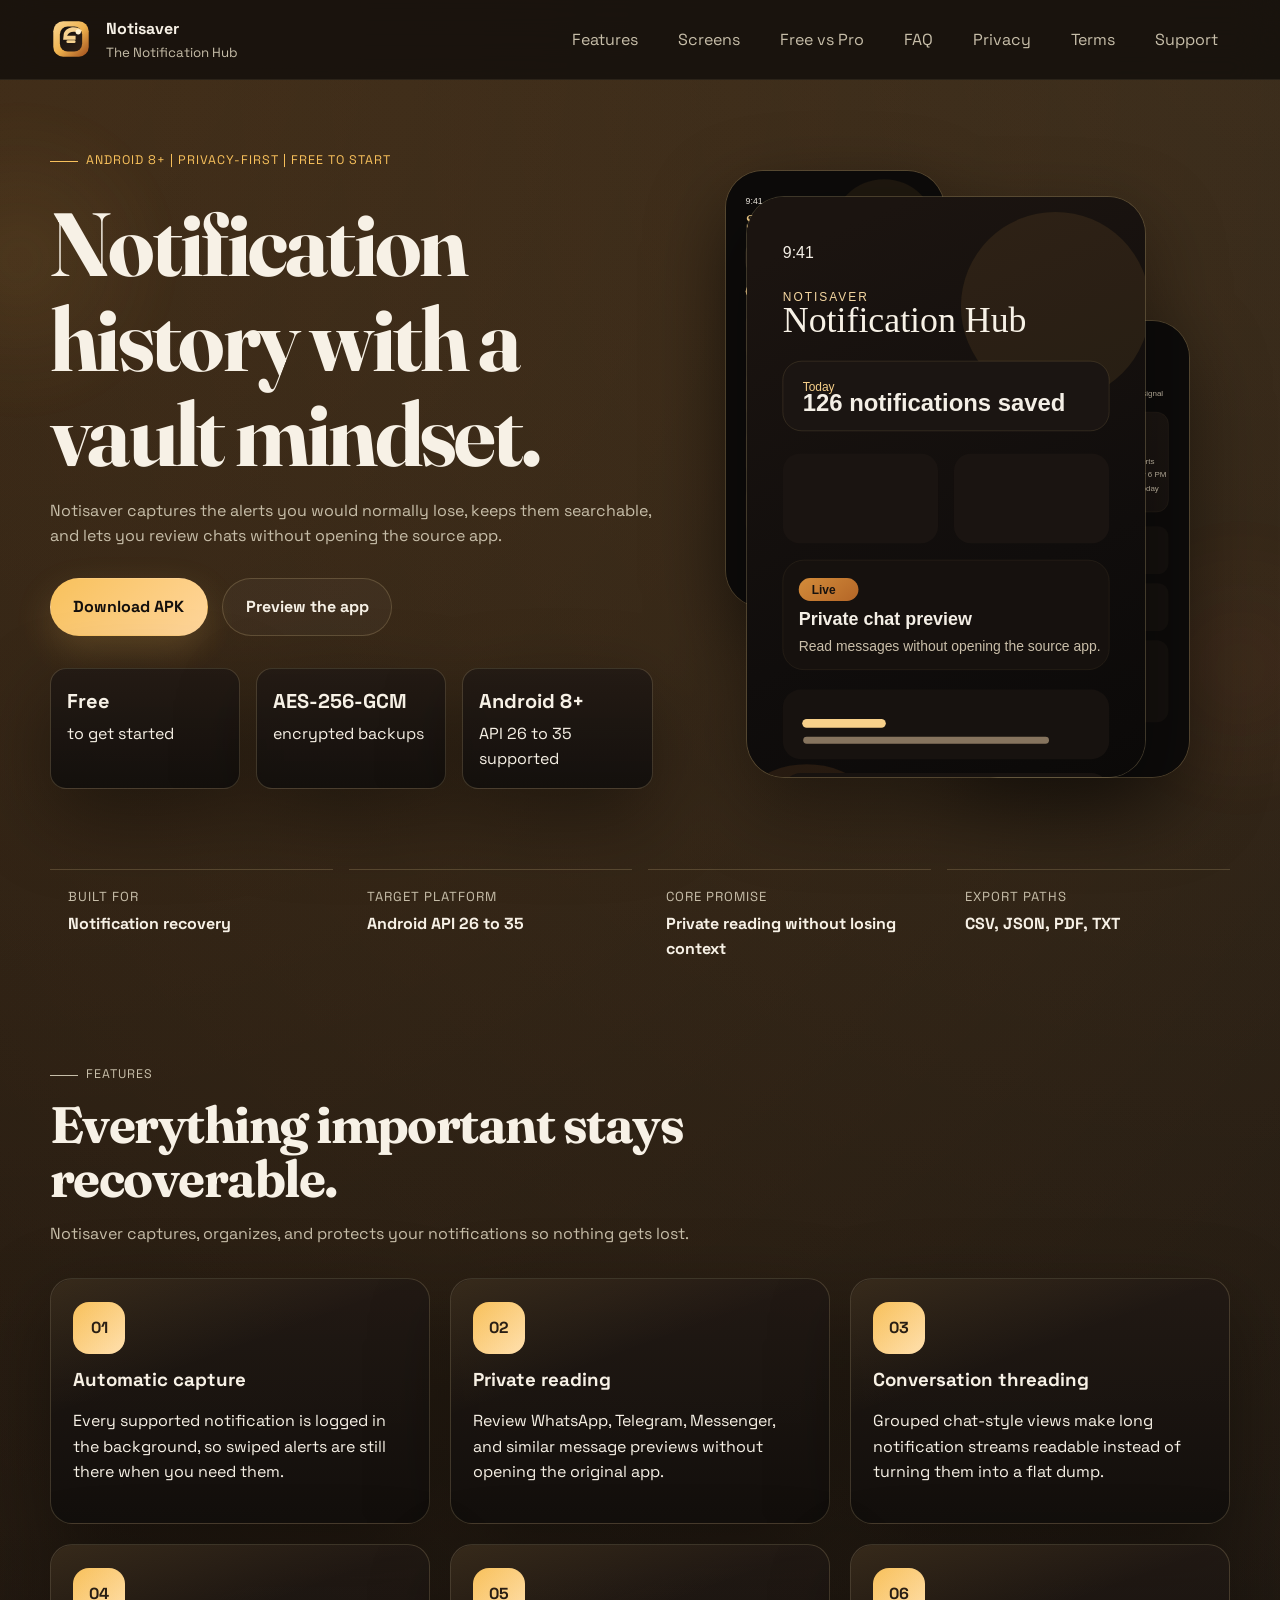
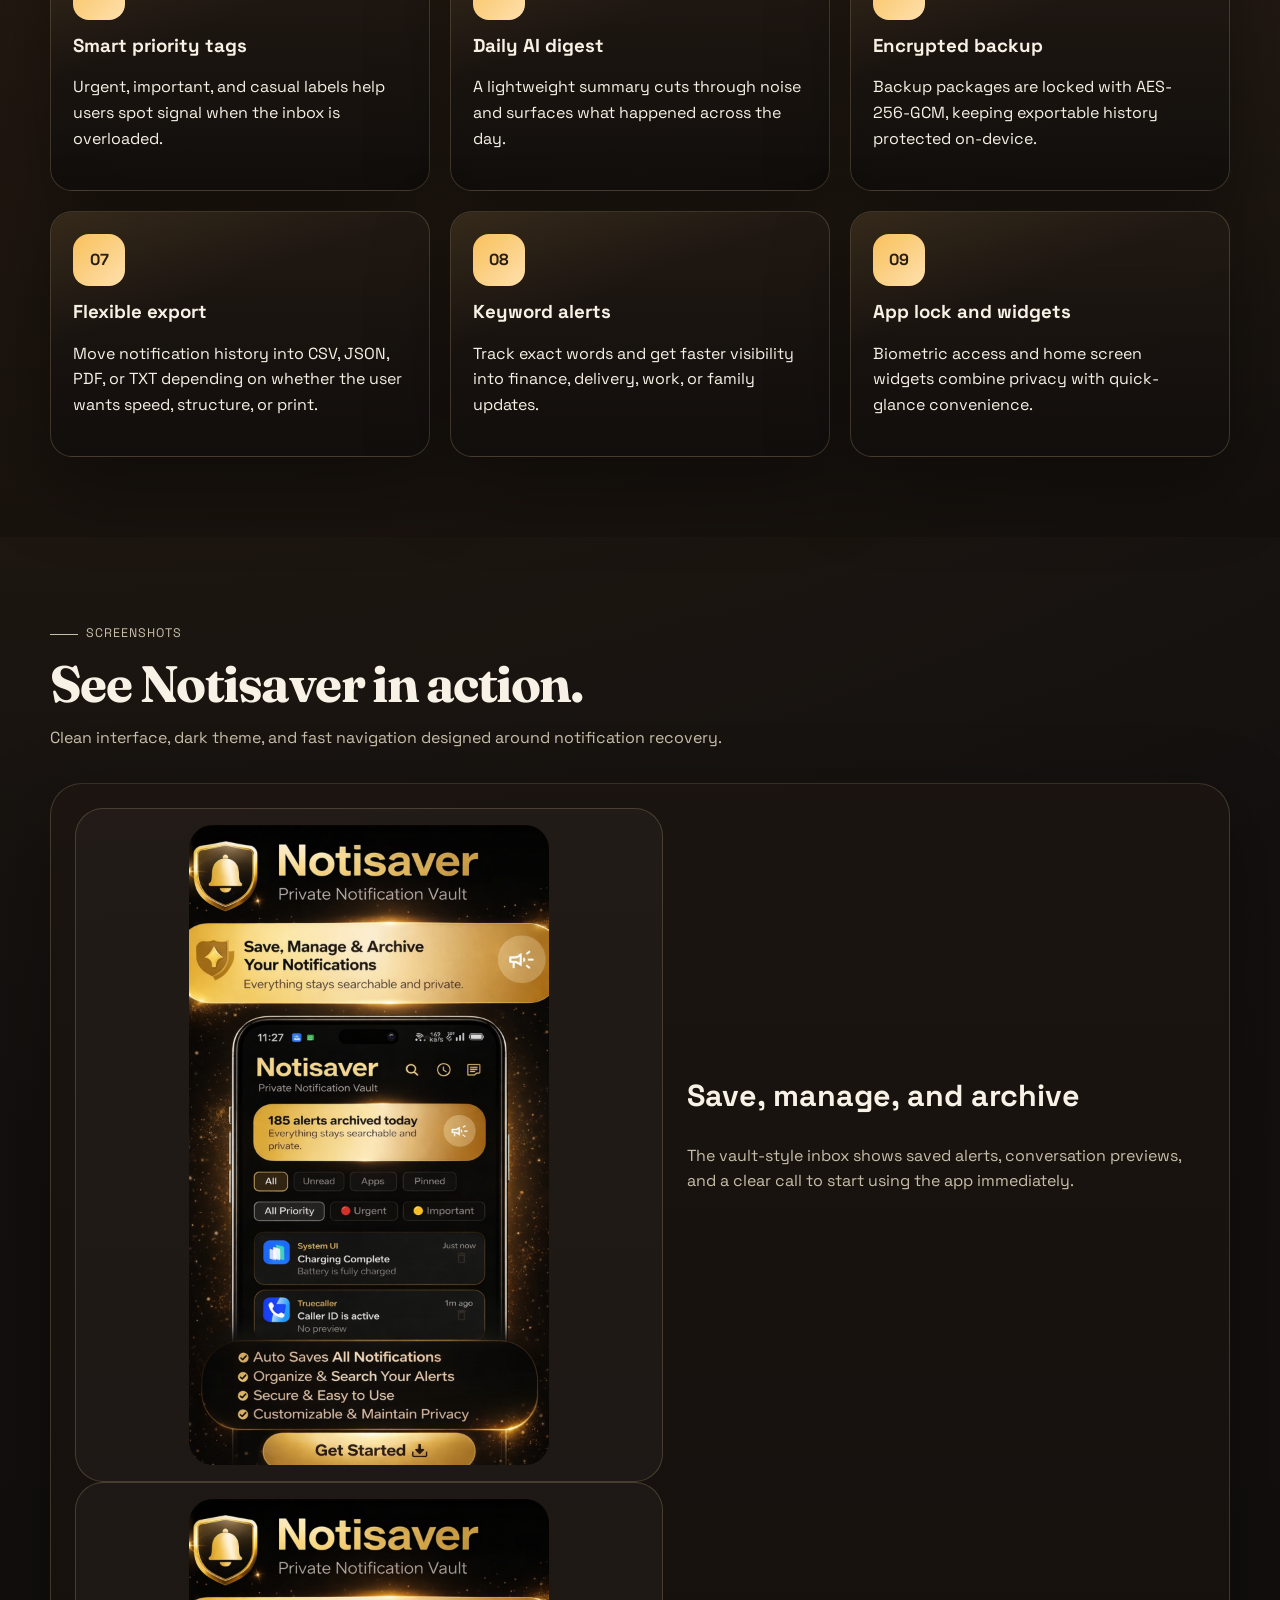
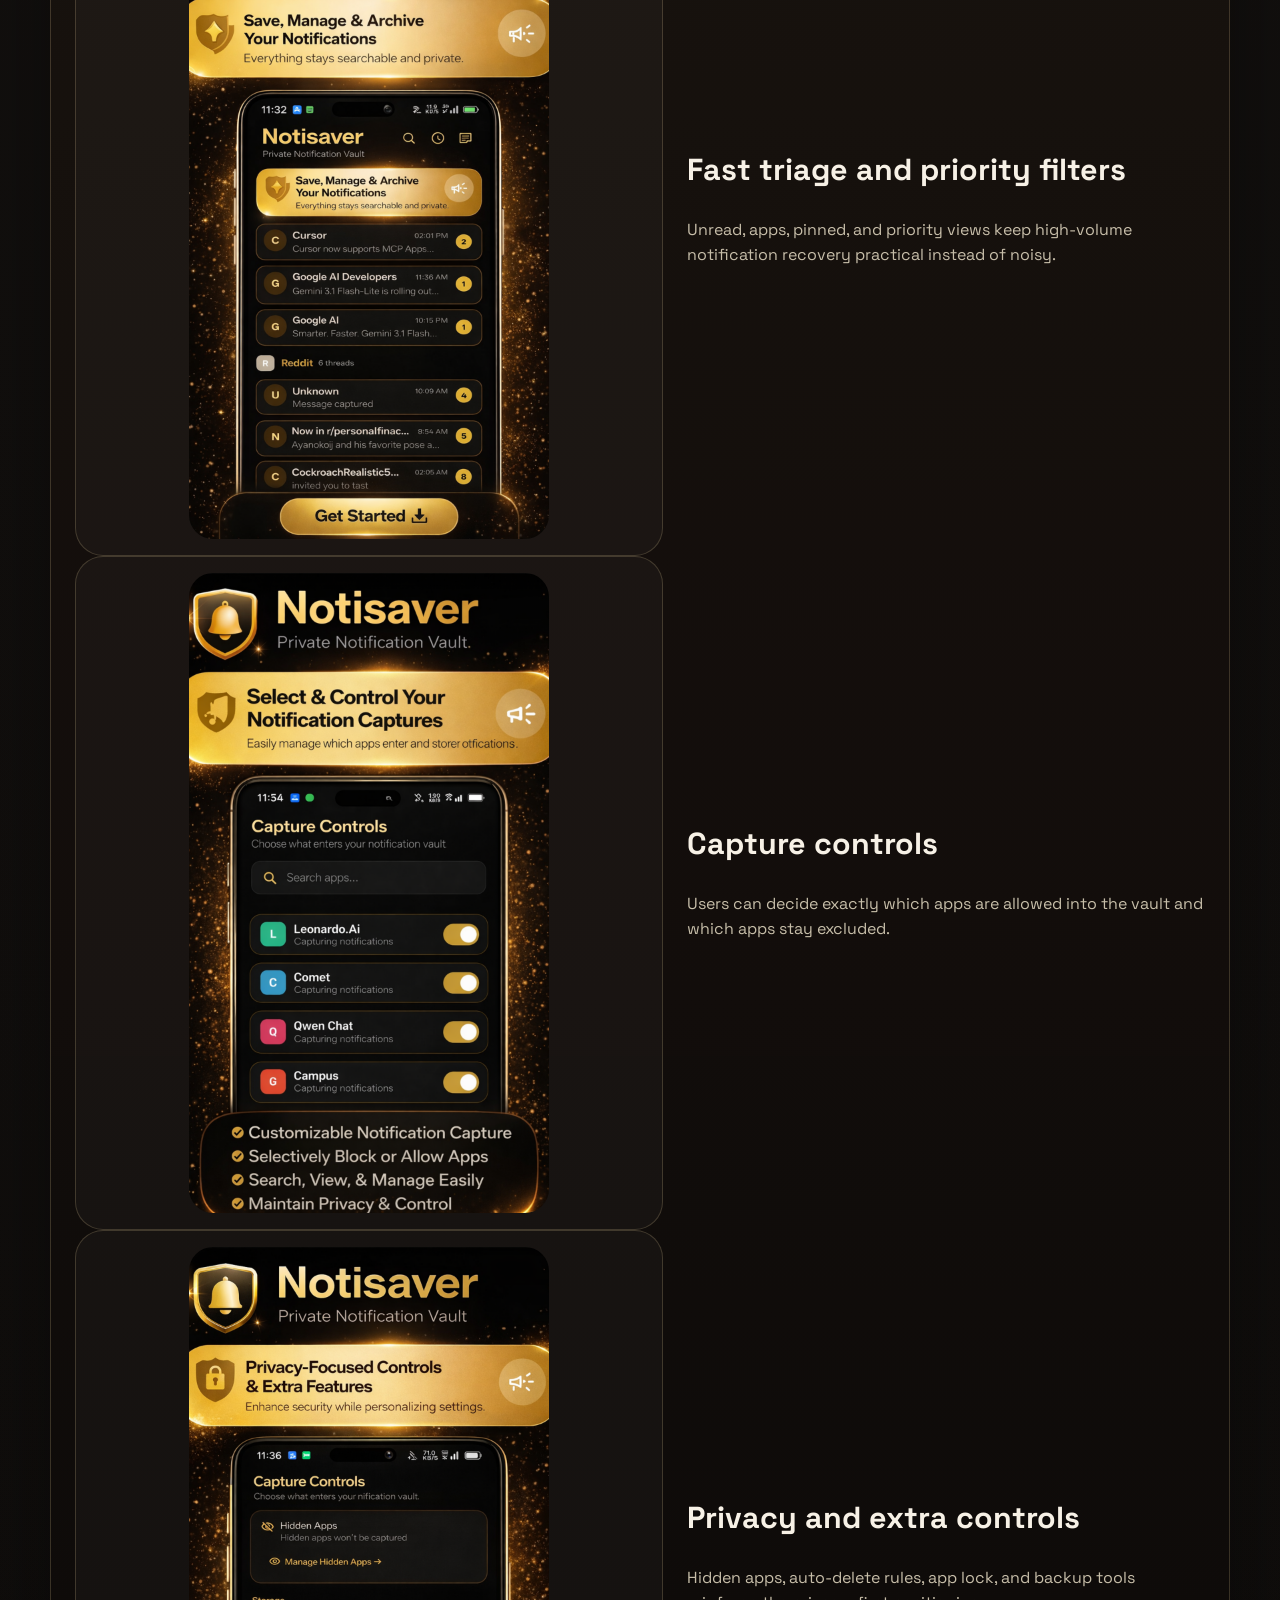
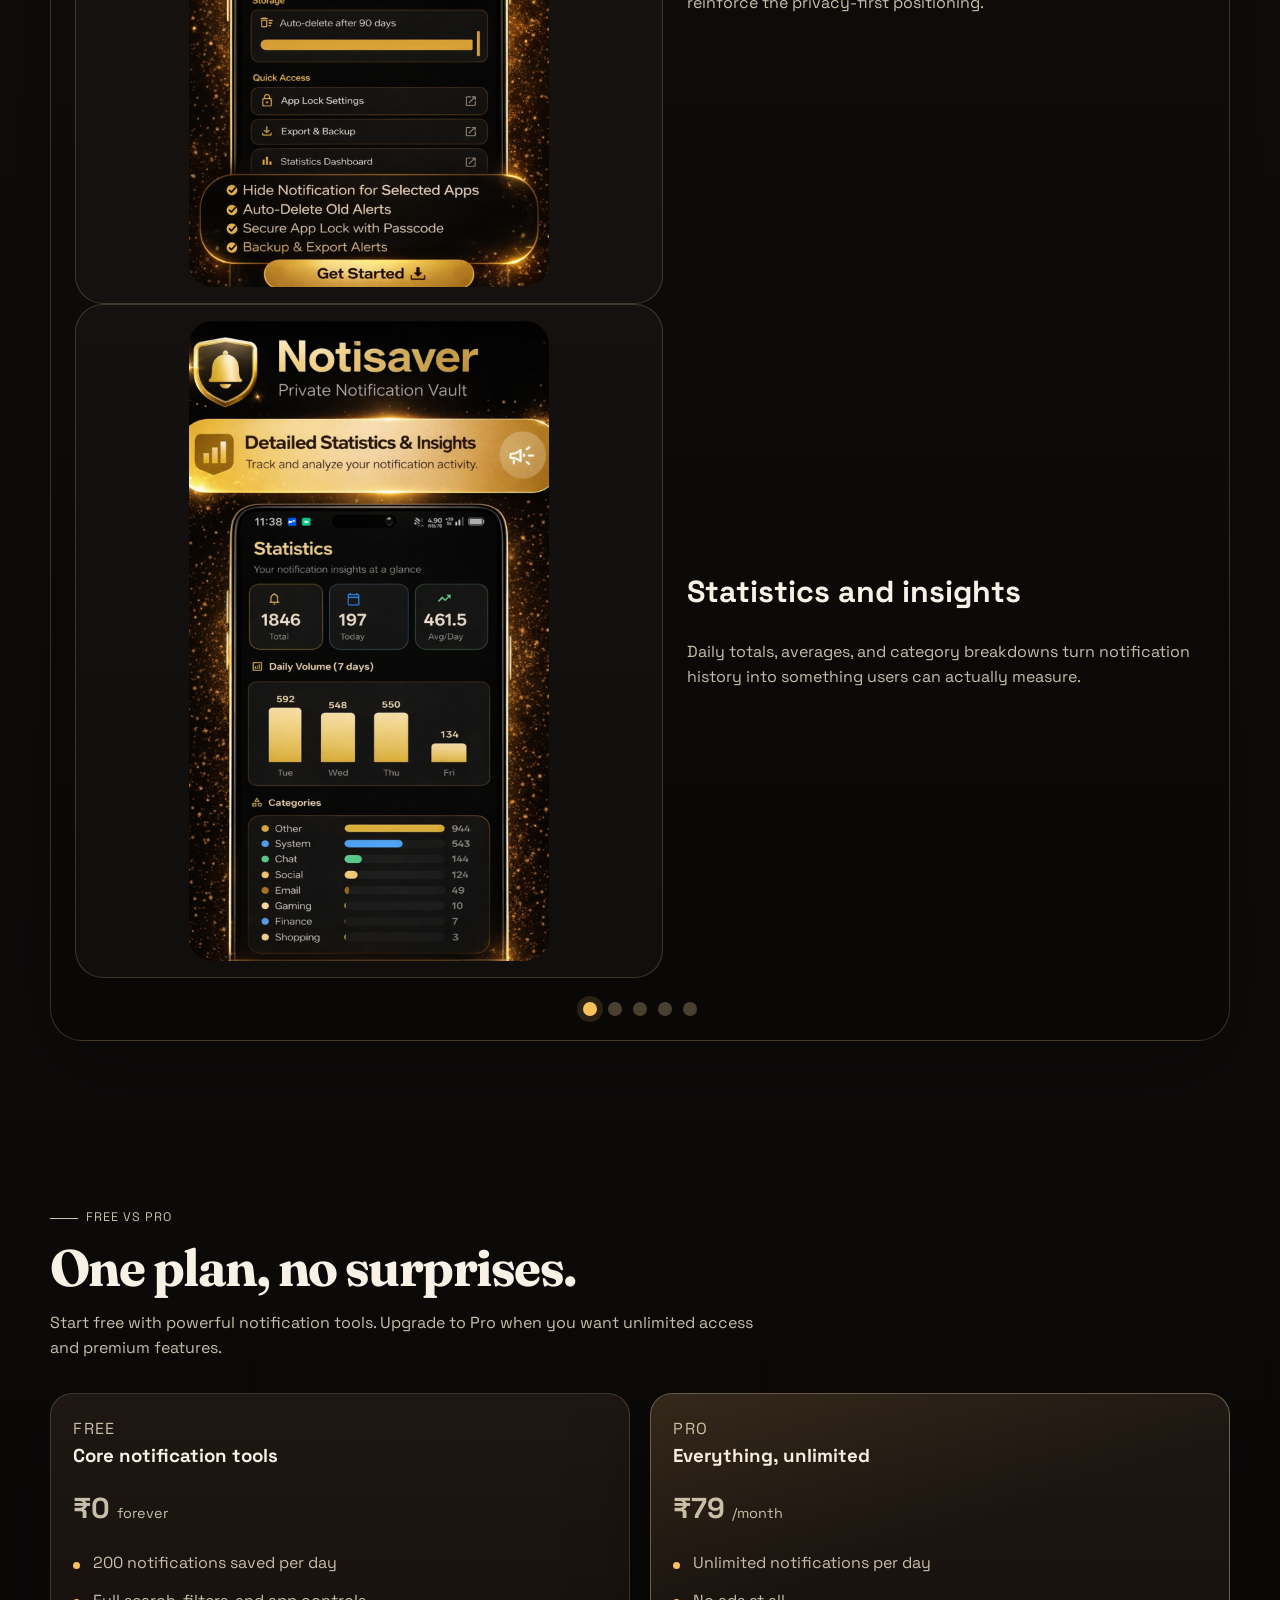
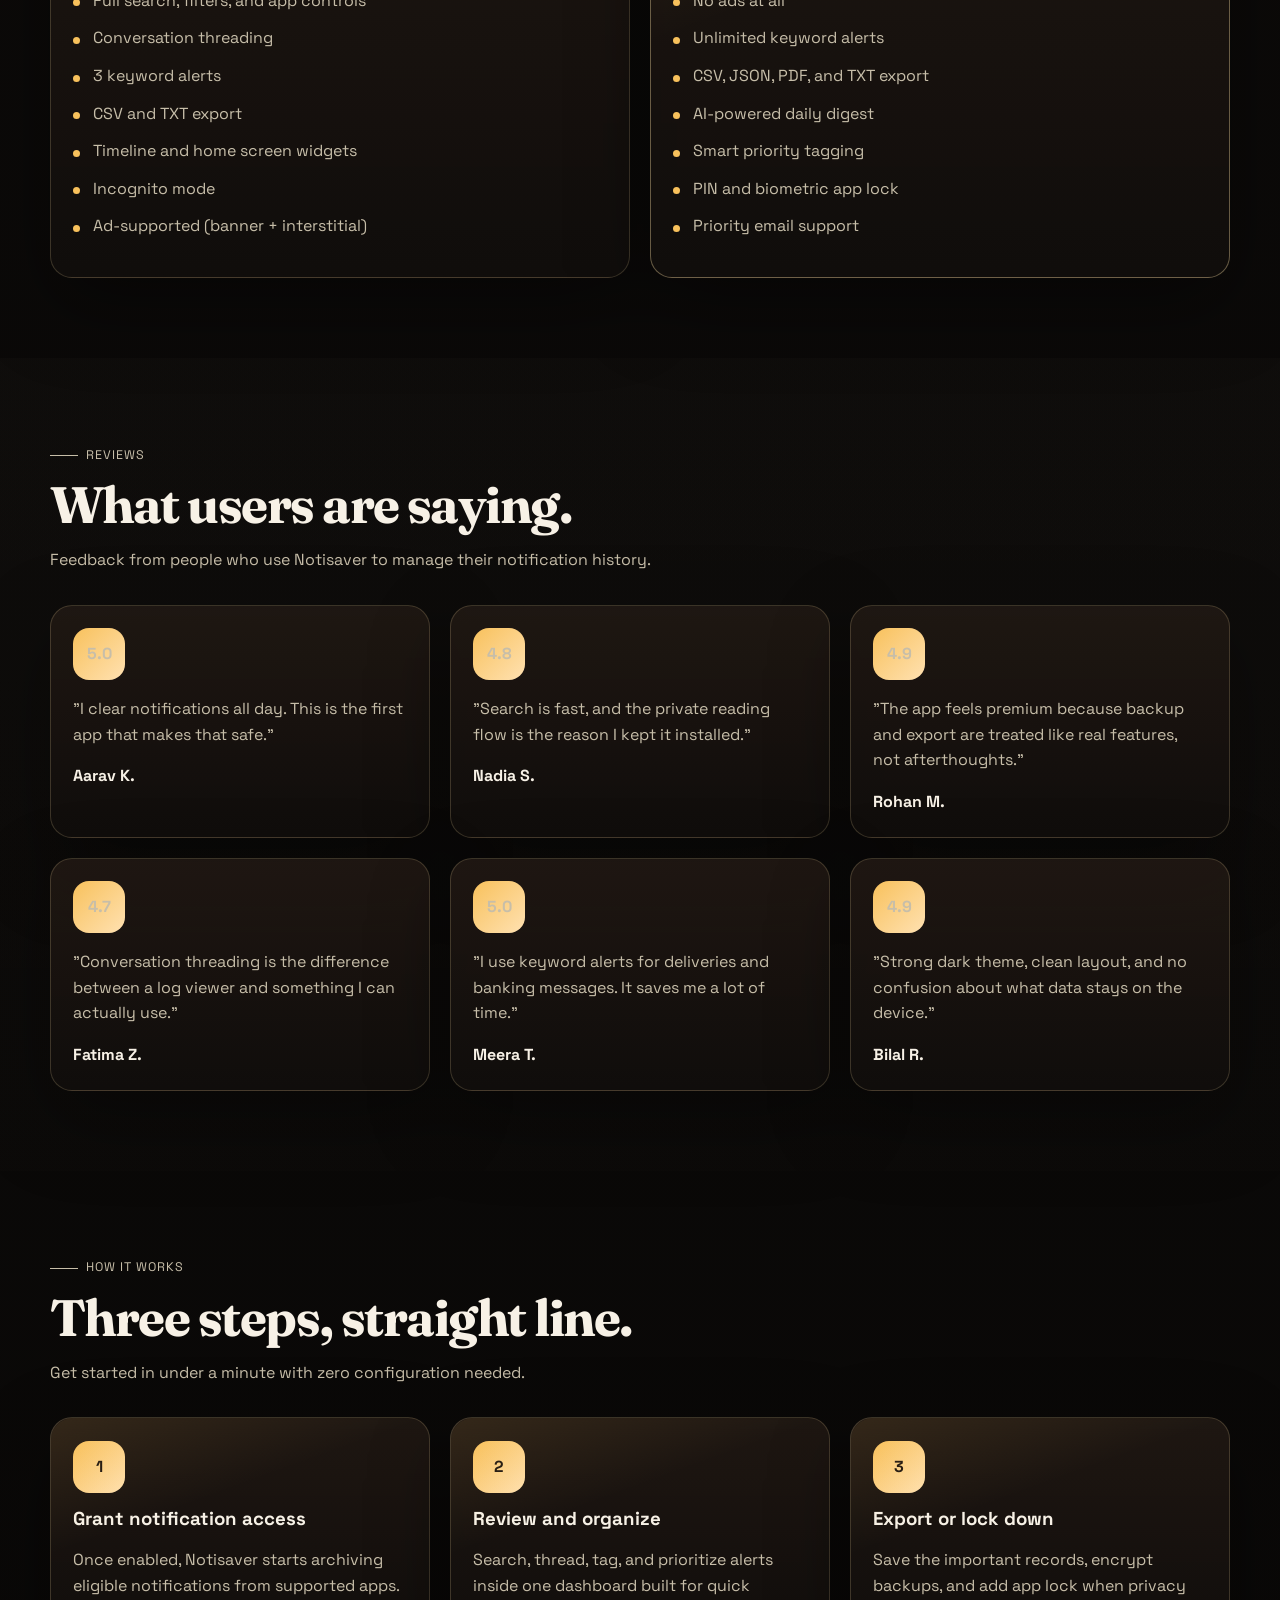
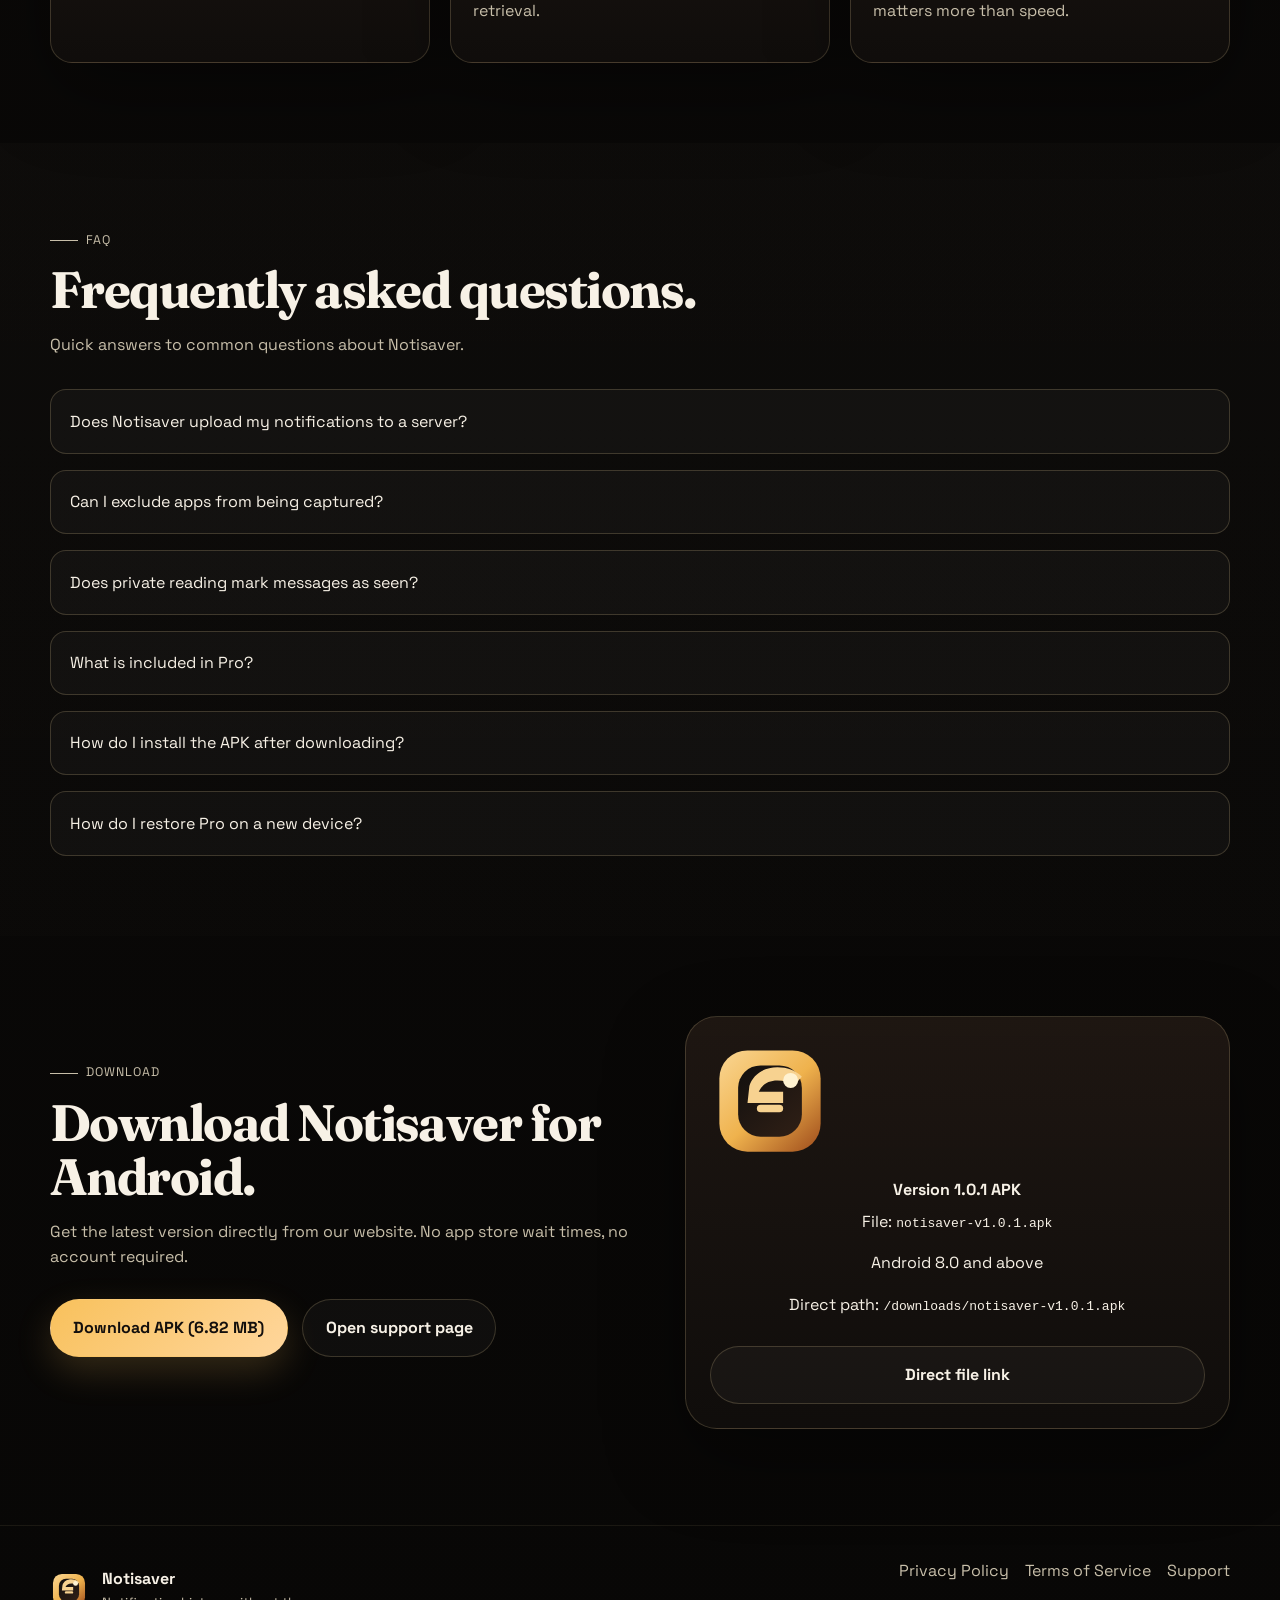
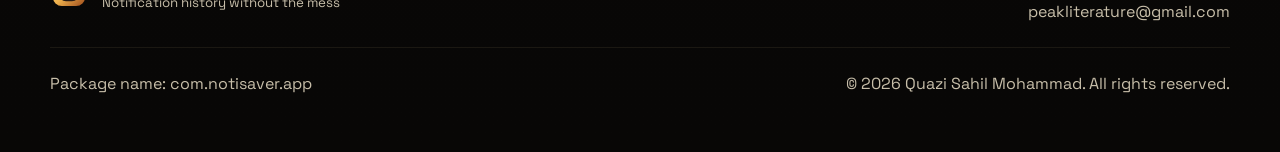
==== commit a3a72a6f: "Update APK to v1.0.1 and update download links" ====
--- a/index.html
+++ b/index.html
@@ -60,7 +60,7 @@
             <h1>Notification history with a vault mindset.</h1>
             <p class="lede">Notisaver captures the alerts you would normally lose, keeps them searchable, and lets you review chats without opening the source app.</p>
             <div class="hero-actions">
-              <a class="button button-primary" href="downloads/notisaver-v1.0.0.apk" download>Download APK</a>
+              <a class="button button-primary" href="downloads/notisaver-v1.0.1.apk" download>Download APK</a>
               <a class="button button-secondary" href="#screens">Preview the app</a>
             </div>
             <ul class="metric-row" aria-label="Key product highlights">
@@ -426,17 +426,17 @@
             <h2>Download Notisaver for Android.</h2>
             <p>Get the latest version directly from our website. No app store wait times, no account required.</p>
             <div class="hero-actions">
-              <a class="button button-primary" href="downloads/notisaver-v1.0.0.apk" download>Download APK (6.82 MB)</a>
+              <a class="button button-primary" href="downloads/notisaver-v1.0.1.apk" download>Download APK (6.82 MB)</a>
               <a class="button button-secondary" href="support.html">Open support page</a>
             </div>
           </div>
           <aside class="qr-card">
             <img src="assets/icons/logo-mark.svg" alt="" width="120" height="120">
-            <strong>Version 1.0.0 APK</strong>
-            <p>File: <code>notisaver-v1.0.0.apk</code></p>
+            <strong>Version 1.0.1 APK</strong>
+            <p>File: <code>notisaver-v1.0.1.apk</code></p>
             <p>Android 8.0 and above</p>
-            <p>Direct path: <code>/downloads/notisaver-v1.0.0.apk</code></p>
-            <a class="button button-secondary" href="downloads/notisaver-v1.0.0.apk" download>Direct file link</a>
+            <p>Direct path: <code>/downloads/notisaver-v1.0.1.apk</code></p>
+            <a class="button button-secondary" href="downloads/notisaver-v1.0.1.apk" download>Direct file link</a>
           </aside>
         </div>
       </section>
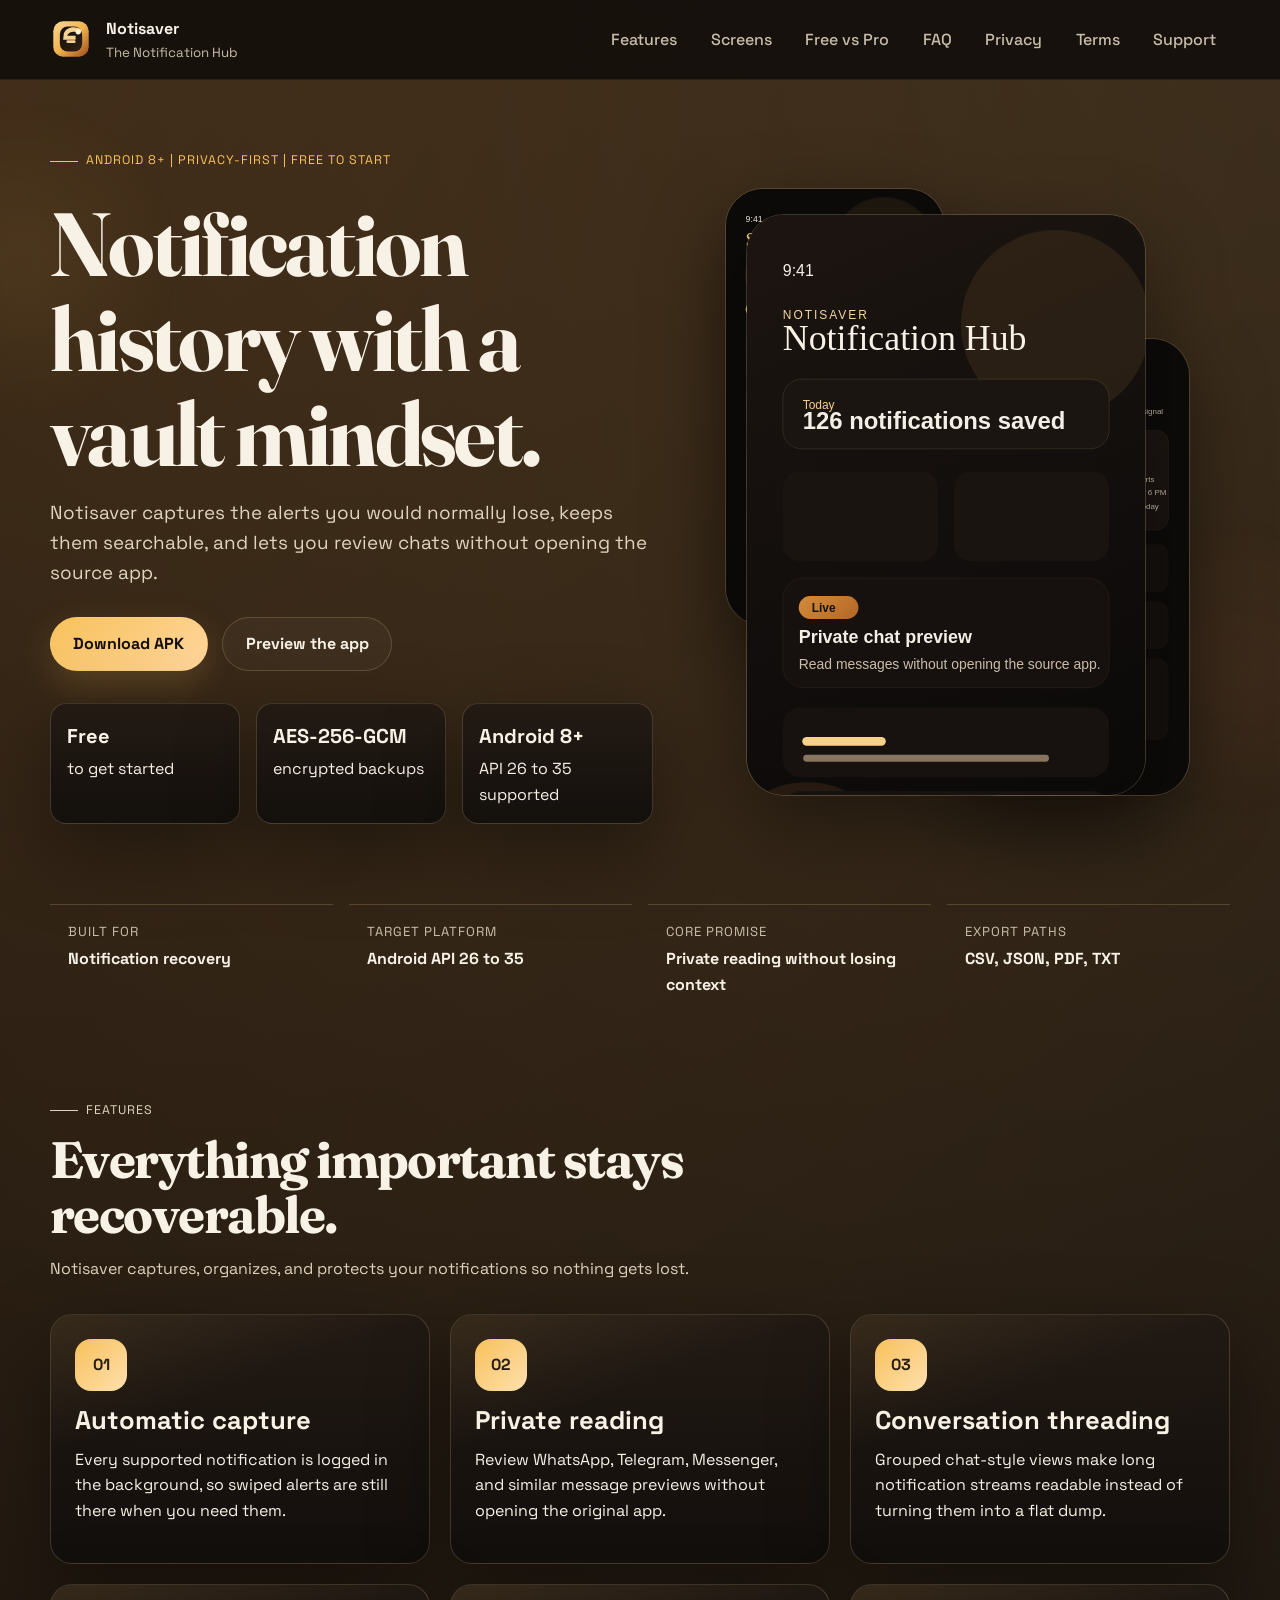
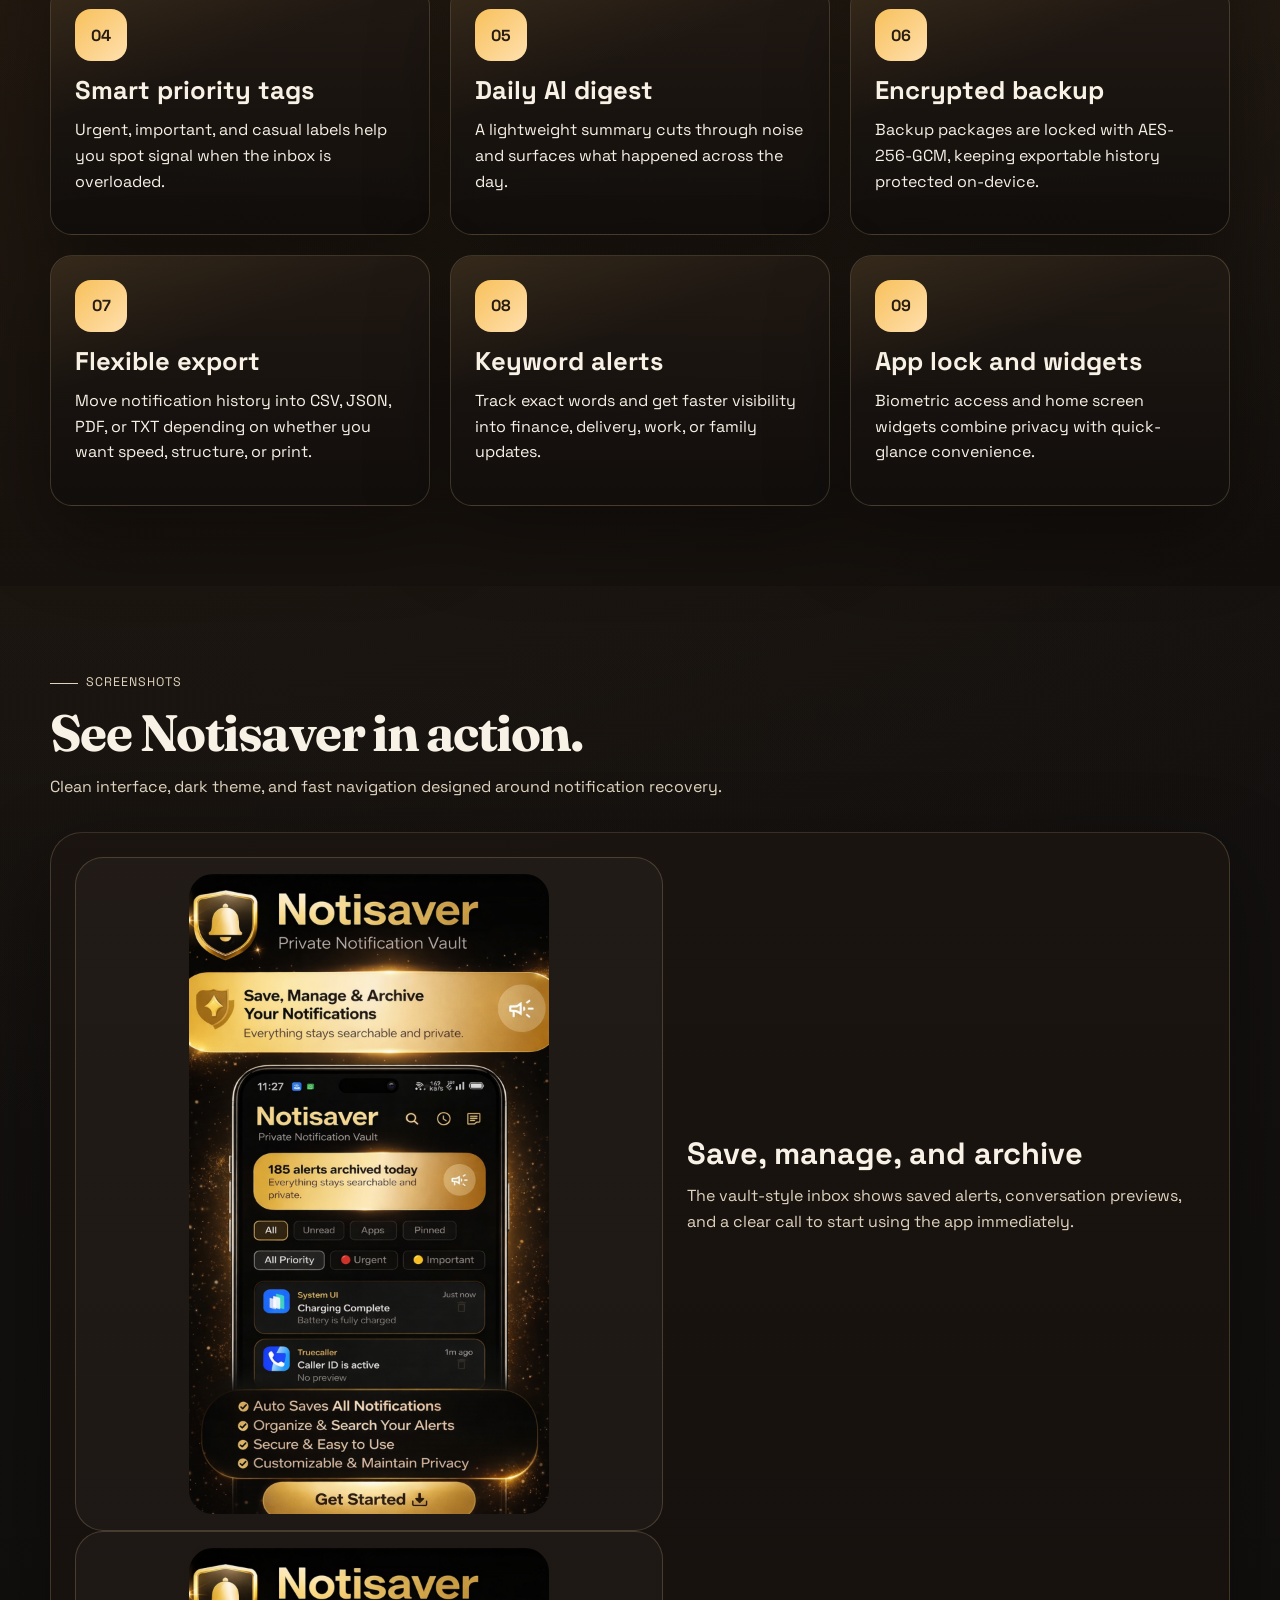
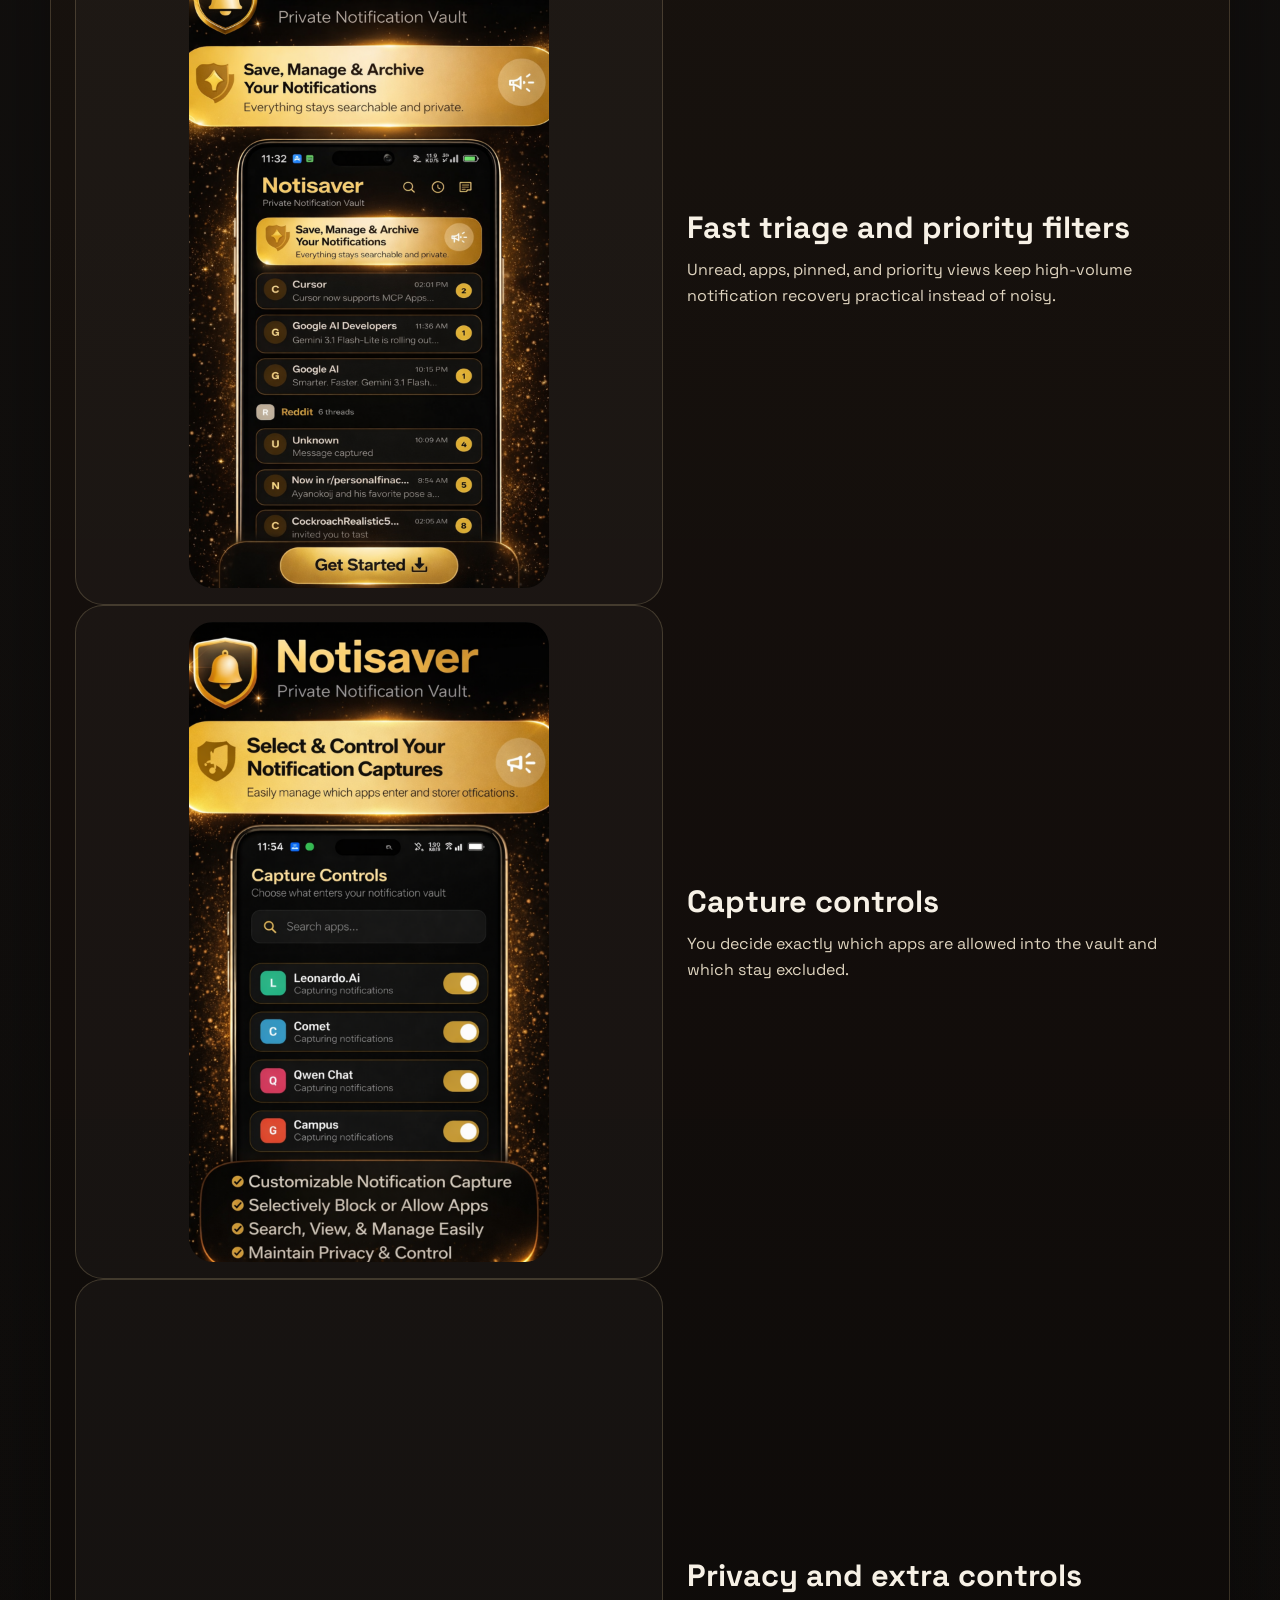
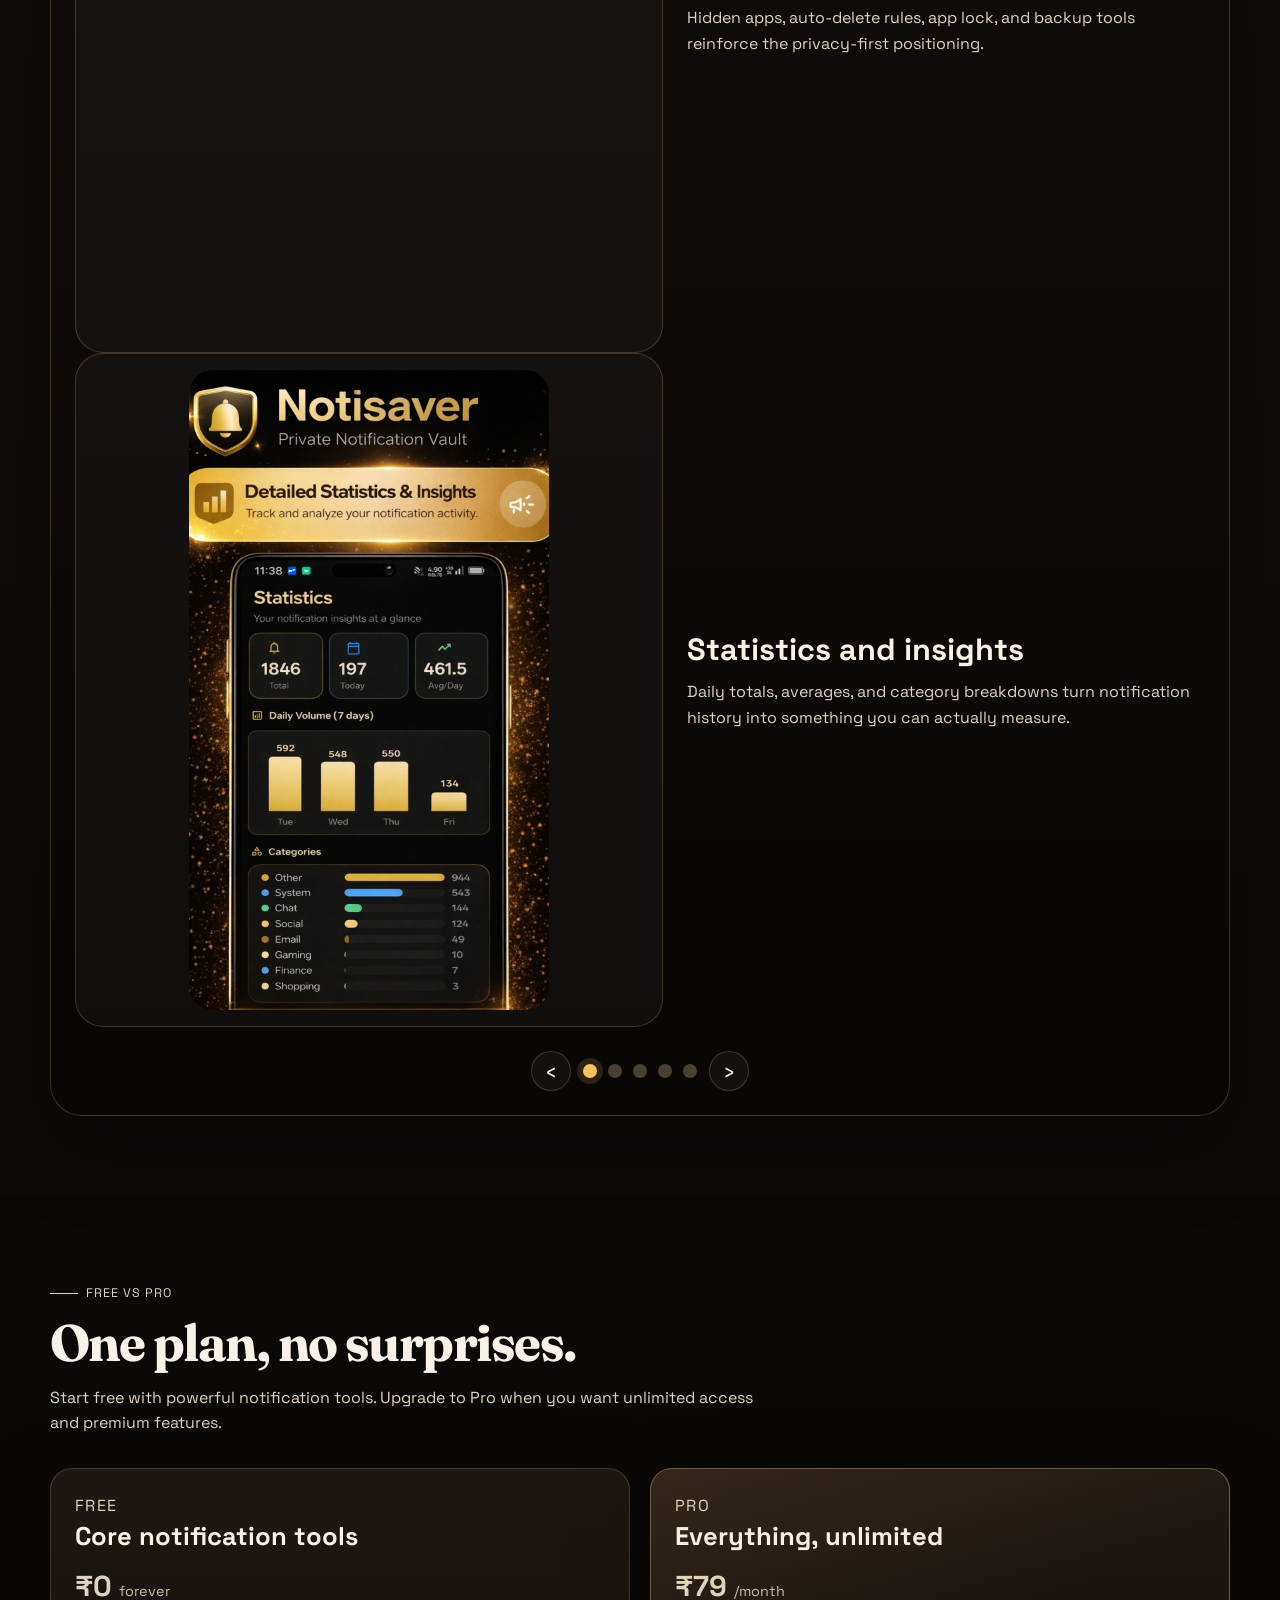
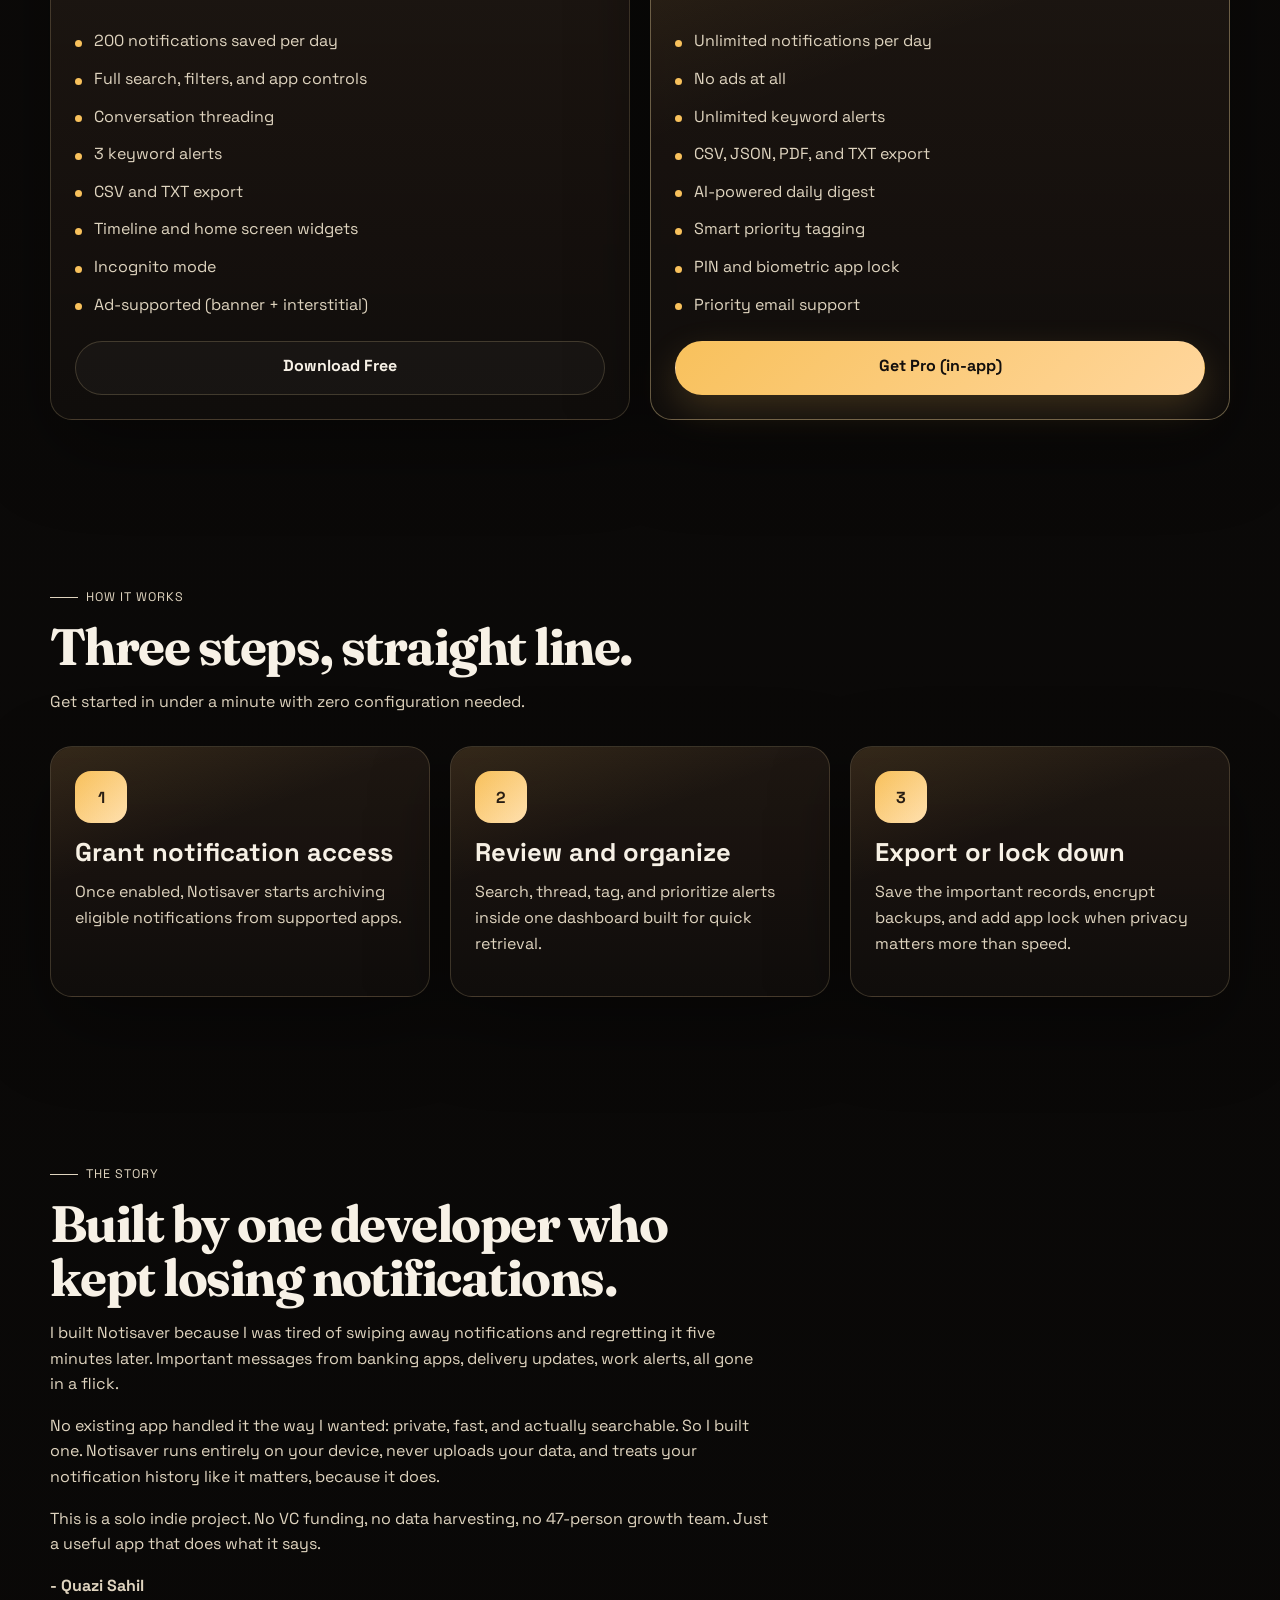
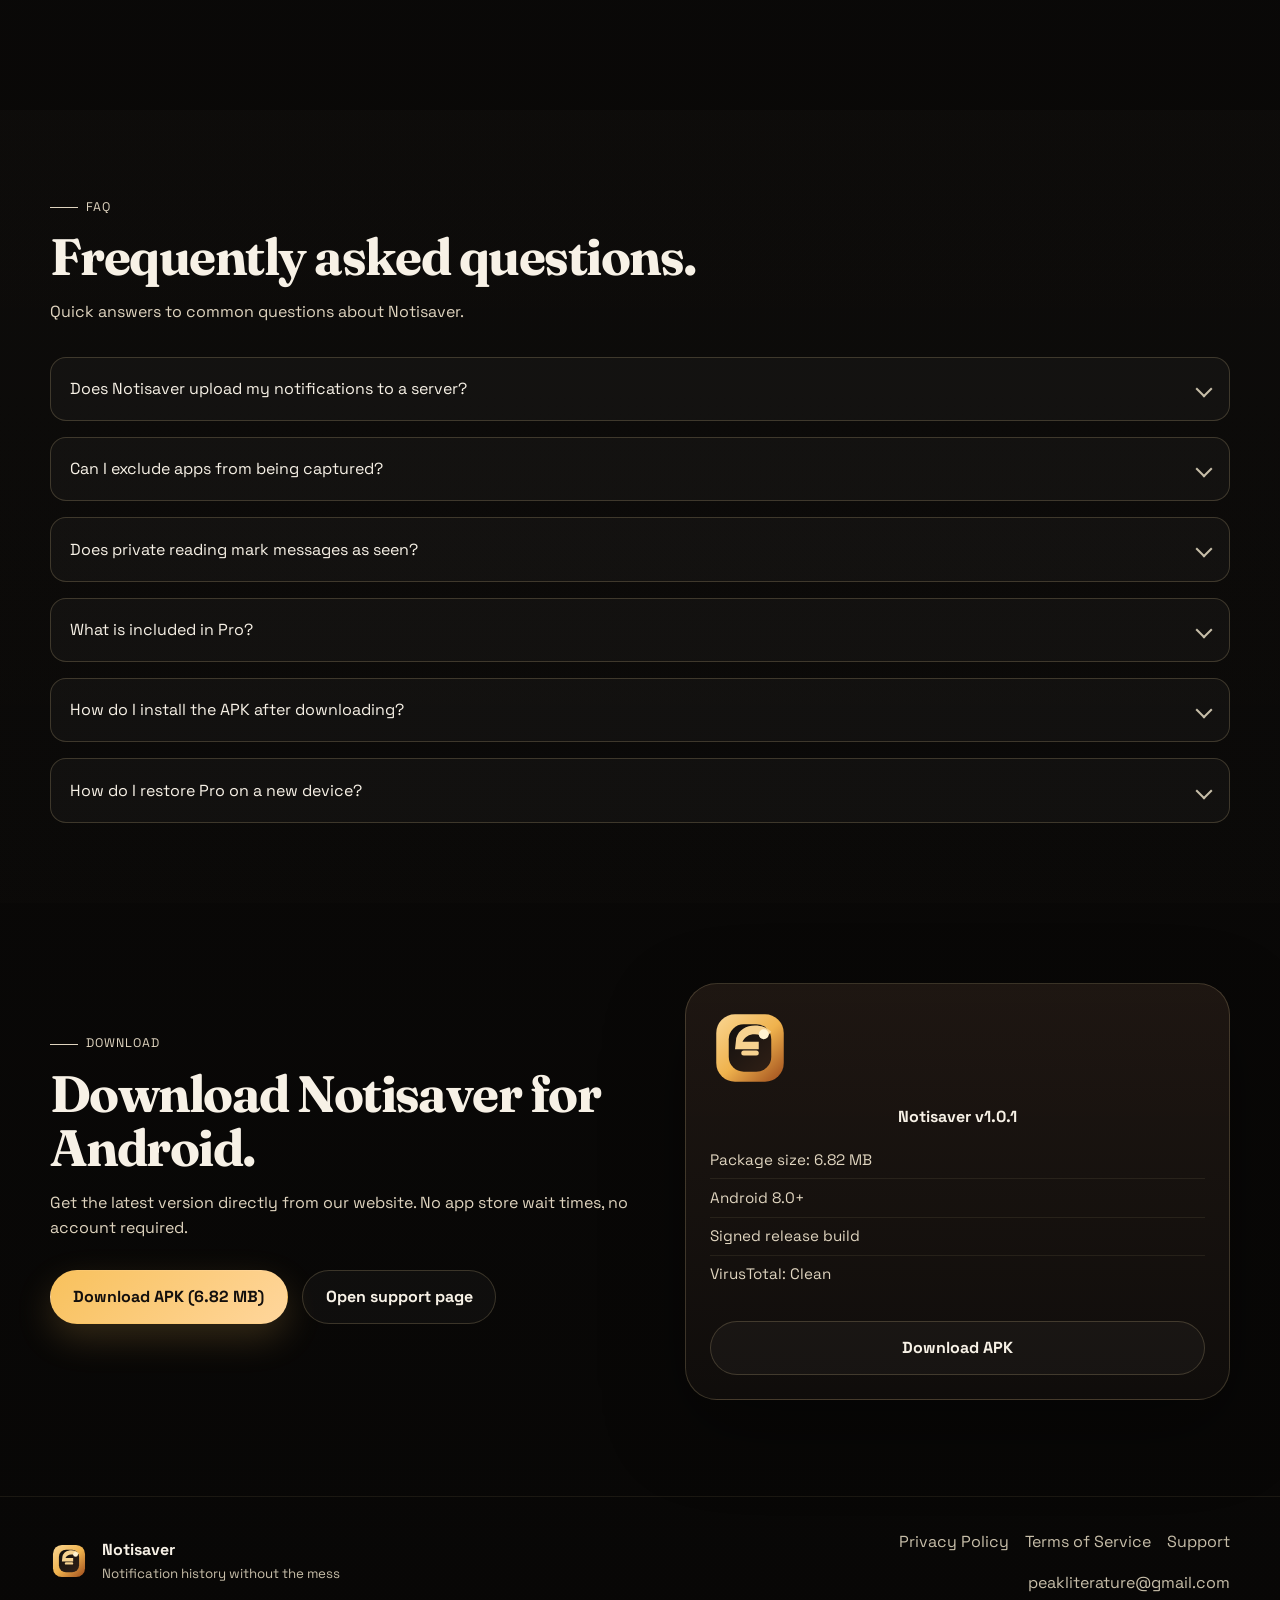
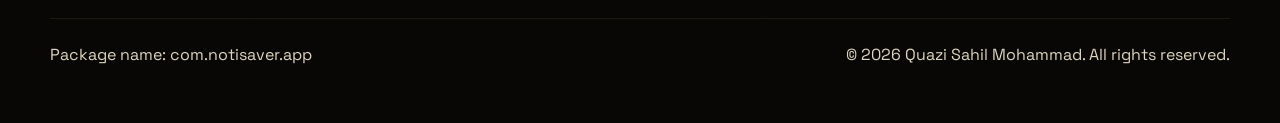
==== commit facdb87f: "Website overhaul: remove fake reviews, fix language, add pricing CTAs, FAQ chevrons, story section, " ====
--- a/index.html
+++ b/index.html
@@ -9,12 +9,12 @@
   <meta property="og:type" content="website">
   <meta property="og:title" content="Notisaver — Never lose a notification again">
   <meta property="og:description" content="Capture notification history, read messages privately, search and export alerts. Free for Android 8+.">
-  <meta property="og:image" content="/assets/images/og-cover.svg">
+  <meta property="og:image" content="/assets/images/og-cover.png">
   <meta property="og:site_name" content="Notisaver">
   <meta name="twitter:card" content="summary_large_image">
   <meta name="twitter:title" content="Notisaver — Never lose a notification again">
   <meta name="twitter:description" content="Capture notification history, read messages privately, search and export alerts. Free for Android 8+.">
-  <meta name="twitter:image" content="/assets/images/og-cover.svg">
+  <meta name="twitter:image" content="/assets/images/og-cover.png">
   <link rel="preconnect" href="https://fonts.googleapis.com">
   <link rel="preconnect" href="https://fonts.gstatic.com" crossorigin>
   <link href="https://fonts.googleapis.com/css2?family=Fraunces:opsz,wght@9..144,500;9..144,700&family=Space+Grotesk:wght@400;500;700&display=swap" rel="stylesheet">
@@ -123,47 +123,47 @@
             <p>Notisaver captures, organizes, and protects your notifications so nothing gets lost.</p>
           </div>
           <div class="feature-grid">
-            <article class="feature-card">
+            <article class="feature-card reveal">
               <span class="feature-index">01</span>
               <h3>Automatic capture</h3>
               <p>Every supported notification is logged in the background, so swiped alerts are still there when you need them.</p>
             </article>
-            <article class="feature-card">
+            <article class="feature-card reveal">
               <span class="feature-index">02</span>
               <h3>Private reading</h3>
               <p>Review WhatsApp, Telegram, Messenger, and similar message previews without opening the original app.</p>
             </article>
-            <article class="feature-card">
+            <article class="feature-card reveal">
               <span class="feature-index">03</span>
               <h3>Conversation threading</h3>
               <p>Grouped chat-style views make long notification streams readable instead of turning them into a flat dump.</p>
             </article>
-            <article class="feature-card">
+            <article class="feature-card reveal">
               <span class="feature-index">04</span>
               <h3>Smart priority tags</h3>
-              <p>Urgent, important, and casual labels help users spot signal when the inbox is overloaded.</p>
-            </article>
-            <article class="feature-card">
+              <p>Urgent, important, and casual labels help you spot signal when the inbox is overloaded.</p>
+            </article>
+            <article class="feature-card reveal">
               <span class="feature-index">05</span>
               <h3>Daily AI digest</h3>
               <p>A lightweight summary cuts through noise and surfaces what happened across the day.</p>
             </article>
-            <article class="feature-card">
+            <article class="feature-card reveal">
               <span class="feature-index">06</span>
               <h3>Encrypted backup</h3>
               <p>Backup packages are locked with AES-256-GCM, keeping exportable history protected on-device.</p>
             </article>
-            <article class="feature-card">
+            <article class="feature-card reveal">
               <span class="feature-index">07</span>
               <h3>Flexible export</h3>
-              <p>Move notification history into CSV, JSON, PDF, or TXT depending on whether the user wants speed, structure, or print.</p>
-            </article>
-            <article class="feature-card">
+              <p>Move notification history into CSV, JSON, PDF, or TXT depending on whether you want speed, structure, or print.</p>
+            </article>
+            <article class="feature-card reveal">
               <span class="feature-index">08</span>
               <h3>Keyword alerts</h3>
               <p>Track exact words and get faster visibility into finance, delivery, work, or family updates.</p>
             </article>
-            <article class="feature-card">
+            <article class="feature-card reveal">
               <span class="feature-index">09</span>
               <h3>App lock and widgets</h3>
               <p>Biometric access and home screen widgets combine privacy with quick-glance convenience.</p>
@@ -205,7 +205,7 @@
                 </div>
                 <div class="slide-copy">
                   <h3>Capture controls</h3>
-                  <p>Users can decide exactly which apps are allowed into the vault and which apps stay excluded.</p>
+                  <p>You decide exactly which apps are allowed into the vault and which stay excluded.</p>
                 </div>
               </article>
               <article class="carousel-slide" data-slide hidden>
@@ -223,11 +223,12 @@
                 </div>
                 <div class="slide-copy">
                   <h3>Statistics and insights</h3>
-                  <p>Daily totals, averages, and category breakdowns turn notification history into something users can actually measure.</p>
+                  <p>Daily totals, averages, and category breakdowns turn notification history into something you can actually measure.</p>
                 </div>
               </article>
             </div>
             <div class="carousel-controls" aria-label="App preview selector">
+              <button class="carousel-arrow carousel-prev" type="button" aria-label="Previous screenshot">&lsaquo;</button>
               <button class="dot-button is-active" type="button" data-slide-to="0">
                 <span class="visually-hidden">Show archive preview</span>
               </button>
@@ -243,6 +244,7 @@
               <button class="dot-button" type="button" data-slide-to="4">
                 <span class="visually-hidden">Show statistics preview</span>
               </button>
+              <button class="carousel-arrow carousel-next" type="button" aria-label="Next screenshot">&rsaquo;</button>
             </div>
           </div>
         </div>
@@ -256,7 +258,7 @@
             <p>Start free with powerful notification tools. Upgrade to Pro when you want unlimited access and premium features.</p>
           </div>
           <div class="pricing-grid">
-            <article class="pricing-card">
+            <article class="pricing-card reveal">
               <p class="plan-name">Free</p>
               <h3>Core notification tools</h3>
               <p class="plan-price">₹0 <span class="price-period">forever</span></p>
@@ -270,8 +272,9 @@
                 <li>Incognito mode</li>
                 <li>Ad-supported (banner + interstitial)</li>
               </ul>
-            </article>
-            <article class="pricing-card pricing-card-featured">
+              <a class="button button-secondary" href="downloads/notisaver-v1.0.1.apk" download>Download Free</a>
+            </article>
+            <article class="pricing-card pricing-card-featured reveal">
               <p class="plan-name">Pro</p>
               <h3>Everything, unlimited</h3>
               <p class="plan-price">₹79 <span class="price-period">/month</span></p>
@@ -285,48 +288,7 @@
                 <li>PIN and biometric app lock</li>
                 <li>Priority email support</li>
               </ul>
-            </article>
-          </div>
-        </div>
-      </section>
-
-      <section class="section section-alt" id="reviews">
-        <div class="container">
-          <div class="section-heading">
-            <p class="eyebrow">Reviews</p>
-            <h2>What users are saying.</h2>
-            <p>Feedback from people who use Notisaver to manage their notification history.</p>
-          </div>
-          <div class="review-grid">
-            <article class="review-card">
-              <p class="review-score">5.0</p>
-              <p>"I clear notifications all day. This is the first app that makes that safe."</p>
-              <strong>Aarav K.</strong>
-            </article>
-            <article class="review-card">
-              <p class="review-score">4.8</p>
-              <p>"Search is fast, and the private reading flow is the reason I kept it installed."</p>
-              <strong>Nadia S.</strong>
-            </article>
-            <article class="review-card">
-              <p class="review-score">4.9</p>
-              <p>"The app feels premium because backup and export are treated like real features, not afterthoughts."</p>
-              <strong>Rohan M.</strong>
-            </article>
-            <article class="review-card">
-              <p class="review-score">4.7</p>
-              <p>"Conversation threading is the difference between a log viewer and something I can actually use."</p>
-              <strong>Fatima Z.</strong>
-            </article>
-            <article class="review-card">
-              <p class="review-score">5.0</p>
-              <p>"I use keyword alerts for deliveries and banking messages. It saves me a lot of time."</p>
-              <strong>Meera T.</strong>
-            </article>
-            <article class="review-card">
-              <p class="review-score">4.9</p>
-              <p>"Strong dark theme, clean layout, and no confusion about what data stays on the device."</p>
-              <strong>Bilal R.</strong>
+              <a class="button button-primary" href="downloads/notisaver-v1.0.1.apk" download>Get Pro (in-app)</a>
             </article>
           </div>
         </div>
@@ -340,21 +302,34 @@
             <p>Get started in under a minute with zero configuration needed.</p>
           </div>
           <div class="steps-grid">
-            <article class="step-card">
+            <article class="step-card reveal">
               <span>1</span>
               <h3>Grant notification access</h3>
               <p>Once enabled, Notisaver starts archiving eligible notifications from supported apps.</p>
             </article>
-            <article class="step-card">
+            <article class="step-card reveal">
               <span>2</span>
               <h3>Review and organize</h3>
               <p>Search, thread, tag, and prioritize alerts inside one dashboard built for quick retrieval.</p>
             </article>
-            <article class="step-card">
+            <article class="step-card reveal">
               <span>3</span>
               <h3>Export or lock down</h3>
               <p>Save the important records, encrypt backups, and add app lock when privacy matters more than speed.</p>
             </article>
+          </div>
+        </div>
+      </section>
+
+      <section class="section" id="story">
+        <div class="container">
+          <div class="section-heading reveal">
+            <p class="eyebrow">The story</p>
+            <h2>Built by one developer who kept losing notifications.</h2>
+            <p>I built Notisaver because I was tired of swiping away notifications and regretting it five minutes later. Important messages from banking apps, delivery updates, work alerts, all gone in a flick.</p>
+            <p>No existing app handled it the way I wanted: private, fast, and actually searchable. So I built one. Notisaver runs entirely on your device, never uploads your data, and treats your notification history like it matters, because it does.</p>
+            <p>This is a solo indie project. No VC funding, no data harvesting, no 47-person growth team. Just a useful app that does what it says.</p>
+            <p class="story-signoff">- Quazi Sahil</p>
           </div>
         </div>
       </section>
@@ -380,7 +355,7 @@
                 Can I exclude apps from being captured?
               </button>
               <div class="faq-panel" hidden>
-                <p>Yes. Per-app capture controls let users mute apps they do not want archived.</p>
+                <p>Yes. Per-app capture controls let you mute apps you do not want archived.</p>
               </div>
             </article>
             <article class="faq-item">
@@ -430,13 +405,16 @@
               <a class="button button-secondary" href="support.html">Open support page</a>
             </div>
           </div>
-          <aside class="qr-card">
-            <img src="assets/icons/logo-mark.svg" alt="" width="120" height="120">
-            <strong>Version 1.0.1 APK</strong>
-            <p>File: <code>notisaver-v1.0.1.apk</code></p>
-            <p>Android 8.0 and above</p>
-            <p>Direct path: <code>/downloads/notisaver-v1.0.1.apk</code></p>
-            <a class="button button-secondary" href="downloads/notisaver-v1.0.1.apk" download>Direct file link</a>
+          <aside class="qr-card reveal">
+            <img src="assets/icons/logo-mark.svg" alt="" width="80" height="80">
+            <strong>Notisaver v1.0.1</strong>
+            <ul class="download-meta">
+              <li>Package size: 6.82 MB</li>
+              <li>Android 8.0+</li>
+              <li>Signed release build</li>
+              <li>VirusTotal: Clean</li>
+            </ul>
+            <a class="button button-secondary" href="downloads/notisaver-v1.0.1.apk" download>Download APK</a>
           </aside>
         </div>
       </section>
--- a/assets/css/styles.css
+++ b/assets/css/styles.css
@@ -7,9 +7,12 @@
   --stroke-strong: rgba(255, 227, 166, 0.36);
   --text: #f7f1e6;
   --muted: #c7bea9;
+  --muted-strong: #dfd4bf;
   --accent: #f8c15c;
   --accent-deep: #ff9d37;
   --accent-soft: rgba(248, 193, 92, 0.16);
+  --input-bg: rgba(255, 255, 255, 0.04);
+  --input-bg-focus: rgba(255, 255, 255, 0.06);
   --success: #89c7a5;
   --shadow: 0 28px 80px rgba(0, 0, 0, 0.38);
   --radius-xl: 32px;
@@ -32,6 +35,7 @@
 body {
   margin: 0;
   min-width: 320px;
+  overflow-x: hidden;
   font-family: "Space Grotesk", sans-serif;
   color: var(--text);
   background:
@@ -70,6 +74,7 @@
 img {
   display: block;
   max-width: 100%;
+  height: auto;
 }
 
 a {
@@ -92,6 +97,12 @@
 textarea,
 select {
   font: inherit;
+  color: inherit;
+}
+
+textarea {
+  min-height: 168px;
+  resize: vertical;
 }
 
 .site-shell {
@@ -100,7 +111,7 @@
 }
 
 .container {
-  width: min(var(--container), calc(100% - 2rem));
+  width: min(var(--container), calc(100% - 2.5rem));
   margin: 0 auto;
 }
 
@@ -117,15 +128,17 @@
   top: 0;
   z-index: 20;
   backdrop-filter: blur(20px);
-  background: rgba(12, 10, 9, 0.72);
+  background: rgba(12, 10, 9, 0.78);
   border-bottom: 1px solid rgba(255, 227, 166, 0.08);
 }
 
 .nav-wrap {
+  position: relative;
   display: flex;
   align-items: center;
   justify-content: space-between;
   gap: 1rem;
+  min-height: 76px;
   padding: 1rem 0;
 }
 
@@ -133,6 +146,11 @@
   display: inline-flex;
   align-items: center;
   gap: 0.85rem;
+  min-width: 0;
+}
+
+.brand span {
+  min-width: 0;
 }
 
 .brand strong,
@@ -150,13 +168,16 @@
 .site-nav {
   display: flex;
   align-items: center;
-  gap: 1rem;
+  flex-wrap: wrap;
+  justify-content: flex-end;
+  gap: 0.4rem;
 }
 
 .site-nav a {
   color: var(--muted);
-  padding: 0.45rem 0.75rem;
+  padding: 0.5rem 0.85rem;
   border-radius: 999px;
+  font-weight: 500;
   transition: color 160ms ease, background-color 160ms ease;
 }
 
@@ -214,11 +235,33 @@
 
 .hero-grid,
 .cta-grid,
-.footer-grid {
+.footer-grid,
+.carousel-slide,
+.contact-layout,
+.contact-panel {
   display: grid;
-  grid-template-columns: 1.05fr 0.95fr;
   gap: 2rem;
   align-items: center;
+}
+
+.hero-grid,
+.cta-grid,
+.footer-grid {
+  grid-template-columns: 1.05fr 0.95fr;
+}
+
+.carousel-slide {
+  grid-template-columns: 1fr 0.88fr;
+  gap: 1.5rem;
+}
+
+.contact-layout {
+  grid-template-columns: minmax(0, 0.92fr) minmax(0, 1.08fr);
+  align-items: start;
+}
+
+.contact-panel {
+  grid-template-columns: minmax(0, 1fr) minmax(260px, 0.82fr);
 }
 
 .hero {
@@ -266,19 +309,35 @@
   font-size: clamp(2rem, 4vw, 3.5rem);
 }
 
+h3 {
+  margin-bottom: 0.8rem;
+  font-size: clamp(1.35rem, 2vw, 1.85rem);
+}
+
 .lede,
 .section-heading p,
 .slide-copy p,
 .pricing-card p,
-.review-card p,
 .step-card p,
 .faq-panel p,
 .cta-copy p,
 .legal-section p,
 .support-card li,
 .contact-panel p,
-.footer-meta p {
-  color: var(--muted);
+.footer-meta p,
+.page-hero p,
+.info-card p,
+.support-callout p,
+.contact-method-card p,
+.contact-form p,
+.form-note,
+.tiny-note {
+  color: var(--muted-strong);
+}
+
+.hero-copy .lede {
+  max-width: 60ch;
+  font-size: clamp(1.05rem, 1.6vw, 1.18rem);
 }
 
 .hero-actions {
@@ -288,20 +347,24 @@
   margin: 1.8rem 0 2rem;
 }
 
-.button {
+.button,
+.link-button {
   display: inline-flex;
   align-items: center;
   justify-content: center;
-  min-height: 52px;
+  min-height: 54px;
   padding: 0.95rem 1.4rem;
   border: 1px solid transparent;
   border-radius: 999px;
   font-weight: 700;
-  transition: transform 160ms ease, border-color 160ms ease, background-color 160ms ease;
+  line-height: 1.1;
+  transition: transform 160ms ease, border-color 160ms ease, background-color 160ms ease, color 160ms ease;
 }
 
 .button:hover,
-.button:focus-visible {
+.button:focus-visible,
+.link-button:hover,
+.link-button:focus-visible {
   transform: translateY(-2px);
 }
 
@@ -314,6 +377,19 @@
 .button-secondary {
   border-color: var(--stroke);
   background: rgba(255, 255, 255, 0.03);
+}
+
+.pricing-card .button {
+  display: block;
+  width: 100%;
+  margin-top: 1.5rem;
+  text-align: center;
+}
+
+.link-button {
+  color: var(--muted-strong);
+  border-color: var(--stroke);
+  background: rgba(255, 255, 255, 0.02);
 }
 
 .metric-row,
@@ -332,12 +408,15 @@
 .metric-row li,
 .feature-card,
 .pricing-card,
-.review-card,
 .step-card,
 .support-card,
 .qr-card,
 .legal-shell,
-.contact-panel {
+.contact-panel,
+.info-card,
+.contact-method-card,
+.contact-form,
+.support-callout {
   border: 1px solid var(--stroke);
   background: linear-gradient(180deg, rgba(33, 25, 20, 0.88), rgba(17, 14, 12, 0.92));
   box-shadow: var(--shadow);
@@ -394,8 +473,20 @@
   padding: 1rem 0 0;
 }
 
+.status-grid,
+.feature-grid,
+.steps-grid,
+.pricing-grid,
+.support-grid,
+.legal-intro-grid,
+.contact-methods,
+.form-grid,
+.faq-list {
+  display: grid;
+  gap: 1.25rem;
+}
+
 .status-grid {
-  display: grid;
   grid-template-columns: repeat(4, minmax(0, 1fr));
   gap: 1rem;
 }
@@ -424,37 +515,48 @@
 }
 
 .feature-grid,
-.review-grid,
-.steps-grid {
-  display: grid;
-  gap: 1.25rem;
-}
-
-.feature-grid {
-  grid-template-columns: repeat(3, minmax(0, 1fr));
-}
-
-.review-grid {
-  grid-template-columns: repeat(3, minmax(0, 1fr));
-}
-
 .steps-grid {
   grid-template-columns: repeat(3, minmax(0, 1fr));
 }
 
+.pricing-grid,
+.support-grid {
+  grid-template-columns: repeat(2, minmax(0, 1fr));
+}
+
+.legal-intro-grid {
+  grid-template-columns: repeat(3, minmax(0, 1fr));
+  margin-bottom: 2rem;
+}
+
+.contact-methods {
+  gap: 1rem;
+}
+
+.form-grid {
+  grid-template-columns: repeat(2, minmax(0, 1fr));
+  gap: 1rem;
+}
+
 .feature-card,
-.review-card,
 .step-card,
 .pricing-card,
-.support-card {
+.support-card,
+.info-card,
+.contact-method-card,
+.contact-form,
+.support-callout {
   position: relative;
-  padding: 1.4rem;
+  padding: 1.5rem;
   border-radius: var(--radius-lg);
 }
 
 .feature-card::before,
 .pricing-card-featured::before,
-.step-card::before {
+.step-card::before,
+.info-card::before,
+.contact-form::before,
+.support-callout::before {
   content: "";
   position: absolute;
   inset: 0;
@@ -464,8 +566,7 @@
 }
 
 .feature-index,
-.step-card span,
-.review-score {
+.step-card span {
   display: inline-flex;
   align-items: center;
   justify-content: center;
@@ -491,13 +592,6 @@
   padding: 1.5rem;
 }
 
-.carousel-slide {
-  display: grid;
-  grid-template-columns: 1fr 0.88fr;
-  gap: 1.5rem;
-  align-items: center;
-}
-
 .slide-visual {
   padding: 1rem;
   border: 1px solid var(--stroke);
@@ -508,20 +602,43 @@
 
 .slide-visual img {
   width: min(100%, 360px);
-  height: auto;
   margin: 0 auto;
   border-radius: 24px;
 }
 
 .slide-copy h3 {
-  font-size: 1.9rem;
+  font-size: clamp(1.6rem, 2.4vw, 2rem);
 }
 
 .carousel-controls {
   display: flex;
+  align-items: center;
   justify-content: center;
+  flex-wrap: wrap;
   gap: 0.7rem;
   padding: 0 1.5rem 1.5rem;
+}
+
+.carousel-arrow {
+  display: inline-flex;
+  align-items: center;
+  justify-content: center;
+  width: 40px;
+  height: 40px;
+  padding: 0;
+  border: 1px solid var(--stroke);
+  border-radius: 50%;
+  background: rgba(255, 255, 255, 0.04);
+  color: var(--text);
+  font-size: 1.4rem;
+  cursor: pointer;
+  transition: background 160ms ease, border-color 160ms ease;
+}
+
+.carousel-arrow:hover,
+.carousel-arrow:focus-visible {
+  background: rgba(255, 227, 166, 0.1);
+  border-color: var(--stroke-strong);
 }
 
 .dot-button {
@@ -538,13 +655,6 @@
   box-shadow: 0 0 0 6px rgba(248, 193, 92, 0.14);
 }
 
-.pricing-grid,
-.support-grid {
-  display: grid;
-  grid-template-columns: repeat(2, minmax(0, 1fr));
-  gap: 1.25rem;
-}
-
 .plan-name {
   margin-bottom: 0.3rem;
   color: var(--accent);
@@ -569,7 +679,7 @@
   position: relative;
   padding-left: 1.2rem;
   margin-bottom: 0.75rem;
-  color: var(--muted);
+  color: var(--muted-strong);
 }
 
 .plan-list li::before,
@@ -589,7 +699,6 @@
 }
 
 .faq-list {
-  display: grid;
   gap: 1rem;
 }
 
@@ -602,15 +711,35 @@
 
 .faq-button {
   width: 100%;
+  display: flex;
+  align-items: center;
+  justify-content: space-between;
+  gap: 1rem;
   padding: 1.15rem 1.2rem;
   border: 0;
   color: var(--text);
   text-align: left;
   background: transparent;
+  cursor: pointer;
+}
+
+.faq-button::after {
+  content: "";
+  flex-shrink: 0;
+  width: 12px;
+  height: 12px;
+  border-right: 2px solid var(--muted);
+  border-bottom: 2px solid var(--muted);
+  transform: rotate(45deg);
+  transition: transform 250ms ease;
 }
 
 .faq-button[aria-expanded="true"] {
   color: var(--accent);
+}
+
+.faq-button[aria-expanded="true"]::after {
+  transform: rotate(-135deg);
 }
 
 .faq-panel {
@@ -633,6 +762,24 @@
   margin-bottom: 0.4rem;
 }
 
+.download-meta {
+  padding: 0;
+  margin: 0.75rem 0 1rem;
+  list-style: none;
+  text-align: left;
+}
+
+.download-meta li {
+  padding: 0.4rem 0;
+  color: var(--muted-strong);
+  font-size: 0.95rem;
+  border-bottom: 1px solid rgba(255, 227, 166, 0.08);
+}
+
+.download-meta li:last-child {
+  border-bottom: none;
+}
+
 .qr-card code {
   color: var(--text);
   word-break: break-all;
@@ -646,6 +793,10 @@
 .site-footer {
   padding: 2rem 0 2.5rem;
   border-top: 1px solid rgba(255, 227, 166, 0.08);
+}
+
+.footer-grid {
+  align-items: center;
 }
 
 .footer-links {
@@ -682,8 +833,17 @@
   text-align: center;
 }
 
+.centered-shell h1 {
+  margin-left: auto;
+  margin-right: auto;
+}
+
 .page-hero {
   margin-bottom: 2rem;
+}
+
+.page-hero h1 {
+  max-width: 14ch;
 }
 
 .legal-section + .legal-section {
@@ -692,17 +852,135 @@
   border-top: 1px solid rgba(255, 227, 166, 0.08);
 }
 
+.legal-section h2 {
+  font-size: clamp(1.5rem, 2.4vw, 2rem);
+}
+
+.info-card h2,
+.contact-method-card h2,
+.contact-form h2,
+.support-callout h2 {
+  font-size: clamp(1.6rem, 2.4vw, 2.2rem);
+}
+
+.inline-link,
+.legal-shell a:not(.button):not(.link-button) {
+  color: var(--accent);
+  text-decoration: underline;
+  text-decoration-color: rgba(248, 193, 92, 0.3);
+  text-underline-offset: 0.18em;
+}
+
 .contact-panel {
-  display: grid;
-  grid-template-columns: 1fr 0.85fr;
   gap: 1.5rem;
   margin-top: 2rem;
-  padding: 1.5rem;
+  padding: 1.6rem;
   border-radius: var(--radius-lg);
 }
 
-.contact-meta a {
+.contact-meta {
+  display: grid;
+  gap: 0.9rem;
+  align-content: center;
+  justify-items: start;
+}
+
+.contact-meta p {
+  margin-bottom: 0;
+}
+
+.contact-meta a:not(.button) {
   color: var(--accent);
+}
+
+.contact-method-card {
+  padding: 1.35rem;
+}
+
+.contact-form {
+  overflow: hidden;
+}
+
+.form-honeypot {
+  position: absolute;
+  left: -9999px;
+  opacity: 0;
+  pointer-events: none;
+}
+
+.form-field {
+  display: flex;
+  flex-direction: column;
+  gap: 0.45rem;
+}
+
+.field-span {
+  grid-column: 1 / -1;
+}
+
+.form-field label {
+  color: var(--text);
+  font-weight: 500;
+}
+
+.form-field input,
+.form-field textarea {
+  width: 100%;
+  padding: 0.95rem 1rem;
+  border: 1px solid rgba(255, 227, 166, 0.16);
+  border-radius: var(--radius-sm);
+  background: var(--input-bg);
+  box-shadow: inset 0 1px 0 rgba(255, 255, 255, 0.03);
+}
+
+.form-field input::placeholder,
+.form-field textarea::placeholder {
+  color: rgba(223, 212, 191, 0.7);
+}
+
+.form-field input:focus,
+.form-field textarea:focus {
+  border-color: rgba(248, 193, 92, 0.6);
+  background: var(--input-bg-focus);
+  outline: none;
+}
+
+.form-actions {
+  display: flex;
+  flex-wrap: wrap;
+  align-items: center;
+  gap: 0.9rem;
+  margin-top: 1.5rem;
+}
+
+.form-note {
+  margin-bottom: 0;
+  font-size: 0.94rem;
+}
+
+.tiny-note {
+  font-size: 0.92rem;
+}
+
+.support-callout {
+  margin-top: 2rem;
+}
+
+.story-signoff {
+  margin-top: 1rem;
+  color: var(--accent);
+  font-weight: 700;
+}
+
+.reveal {
+  opacity: 0;
+  transform: translateY(24px);
+  transition: opacity 0.6s ease, transform 0.6s ease;
+}
+
+.reveal.is-visible {
+  opacity: 1;
+  transform: translateY(0);
 }
 
 :focus-visible {
@@ -748,20 +1026,24 @@
   .cta-grid,
   .footer-grid,
   .carousel-slide,
+  .contact-layout,
   .contact-panel {
     grid-template-columns: 1fr;
   }
 
   .feature-grid,
-  .review-grid {
+  .legal-intro-grid {
     grid-template-columns: repeat(2, minmax(0, 1fr));
   }
 
   .steps-grid,
-  .status-grid,
   .pricing-grid,
   .support-grid {
     grid-template-columns: 1fr;
+  }
+
+  .status-grid {
+    grid-template-columns: repeat(2, minmax(0, 1fr));
   }
 
   .footer-links,
@@ -780,8 +1062,8 @@
   .js-enabled .site-nav {
     position: absolute;
     top: calc(100% + 0.75rem);
-    left: 1rem;
-    right: 1rem;
+    left: 0;
+    right: 0;
     display: none;
     flex-direction: column;
     align-items: stretch;
@@ -797,7 +1079,7 @@
   }
 
   .site-nav a {
-    padding: 0.8rem 0.9rem;
+    padding: 0.85rem 0.95rem;
   }
 
   .device-stack {
@@ -806,8 +1088,9 @@
 
   .metric-row,
   .feature-grid,
-  .review-grid,
-  .steps-grid {
+  .steps-grid,
+  .form-grid,
+  .legal-intro-grid {
     grid-template-columns: 1fr;
   }
 }
@@ -818,22 +1101,38 @@
   }
 
   .section {
-    padding: 4rem 0;
+    padding: 3.75rem 0;
   }
 
   .hero {
     padding-top: 2.5rem;
   }
 
+  h1 {
+    font-size: clamp(2.55rem, 13vw, 4.2rem);
+  }
+
+  h2 {
+    font-size: clamp(1.8rem, 8vw, 2.55rem);
+  }
+
   .hero-actions,
+  .form-actions,
   .footer-links,
   .footer-meta {
     flex-direction: column;
     align-items: stretch;
   }
 
-  .button {
+  .button,
+  .link-button {
     width: 100%;
+  }
+
+  .status-grid,
+  .pricing-grid,
+  .support-grid {
+    grid-template-columns: 1fr;
   }
 
   .device-stack {
@@ -845,14 +1144,68 @@
     width: min(84%, 360px);
   }
 
+  .carousel-stage {
+    padding: 1.15rem;
+  }
+
+  .carousel-controls {
+    padding: 0 1.15rem 1.15rem;
+  }
+
   .legal-shell,
   .feature-card,
   .pricing-card,
-  .review-card,
   .step-card,
   .support-card,
-  .qr-card {
+  .qr-card,
+  .info-card,
+  .contact-method-card,
+  .contact-form,
+  .support-callout,
+  .contact-panel {
     padding: 1.2rem;
+  }
+}
+
+@media (max-width: 520px) {
+  .nav-wrap {
+    min-height: 68px;
+    padding: 0.85rem 0;
+  }
+
+  .brand {
+    gap: 0.65rem;
+  }
+
+  .brand strong,
+  .brand-footer strong {
+    font-size: 0.95rem;
+  }
+
+  .brand small,
+  .brand-footer small {
+    font-size: 0.84rem;
+  }
+
+  .nav-toggle {
+    width: 48px;
+    height: 48px;
+  }
+
+  .metric-row li {
+    padding: 0.9rem;
+  }
+
+  .device-stack {
+    min-height: 360px;
+  }
+
+  .device-card-top {
+    width: min(48%, 170px);
+  }
+
+  .device-card-bottom {
+    width: min(46%, 180px);
   }
 }
 
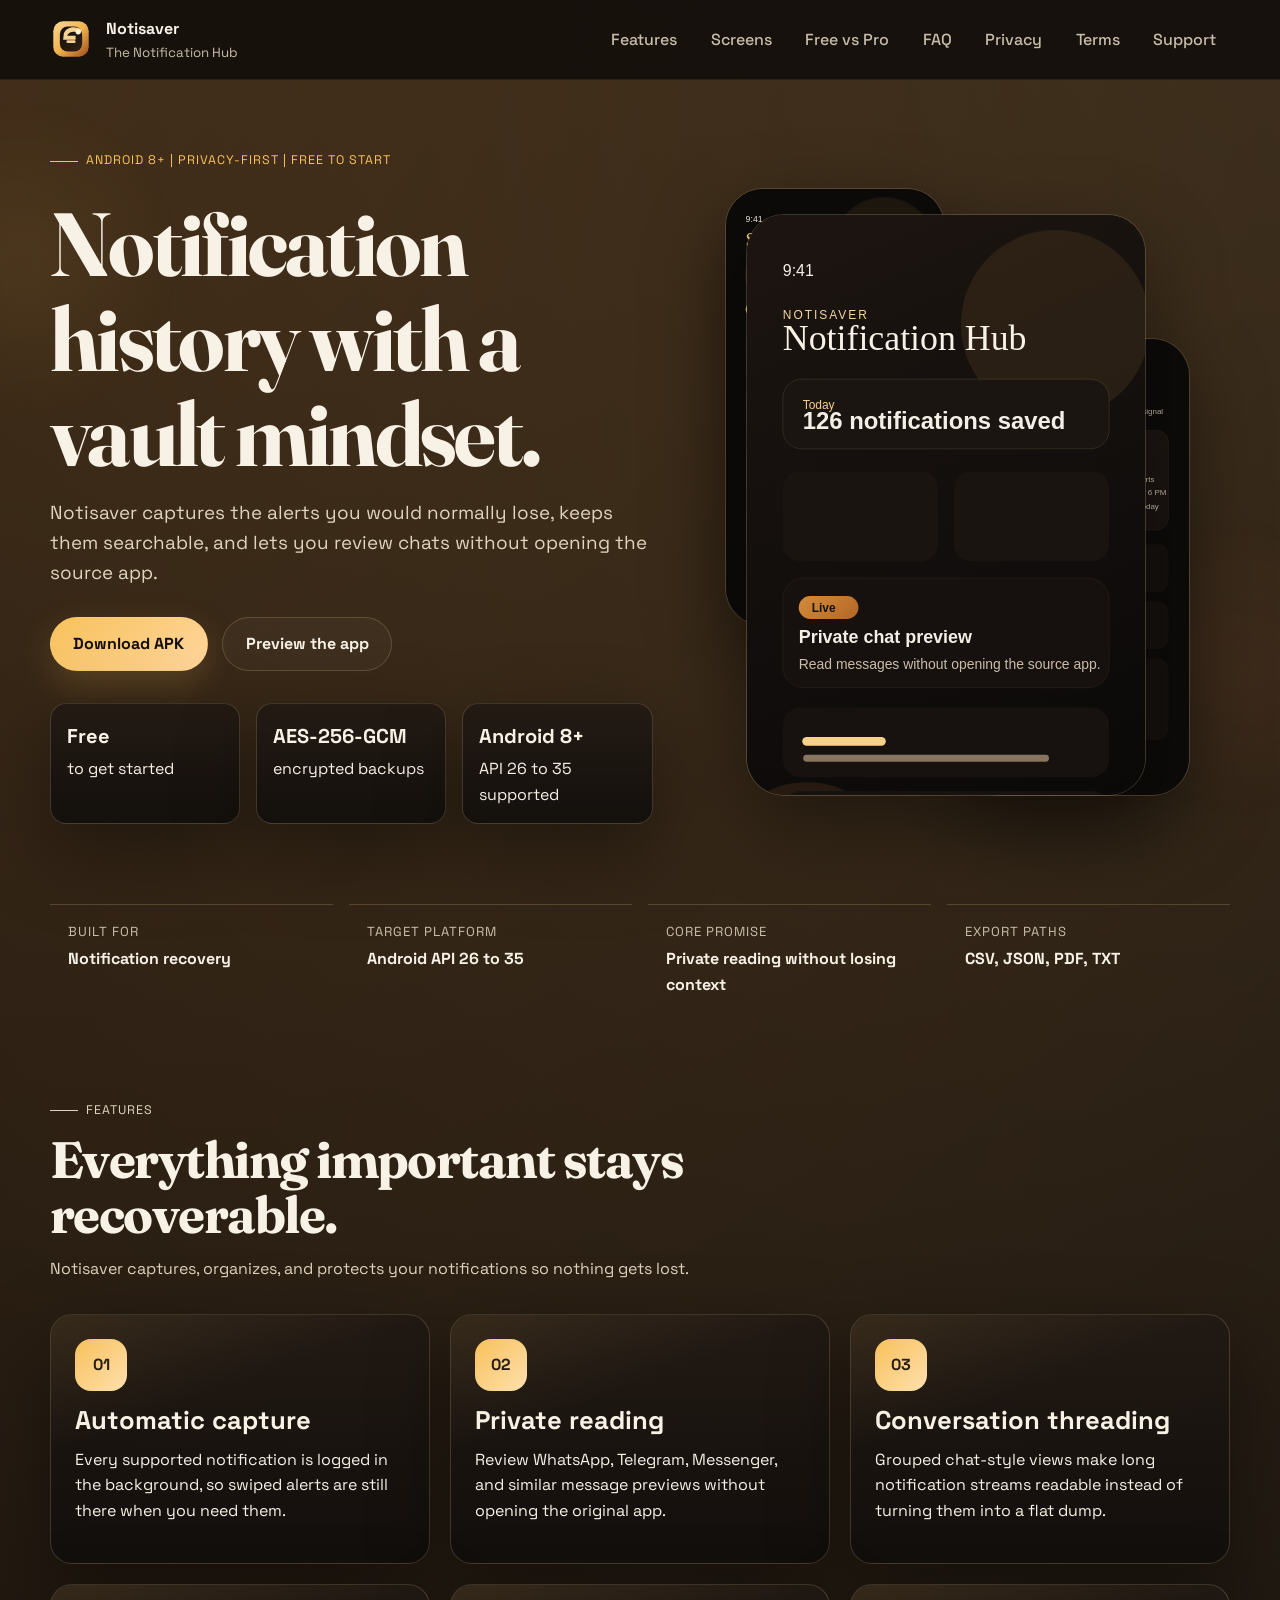
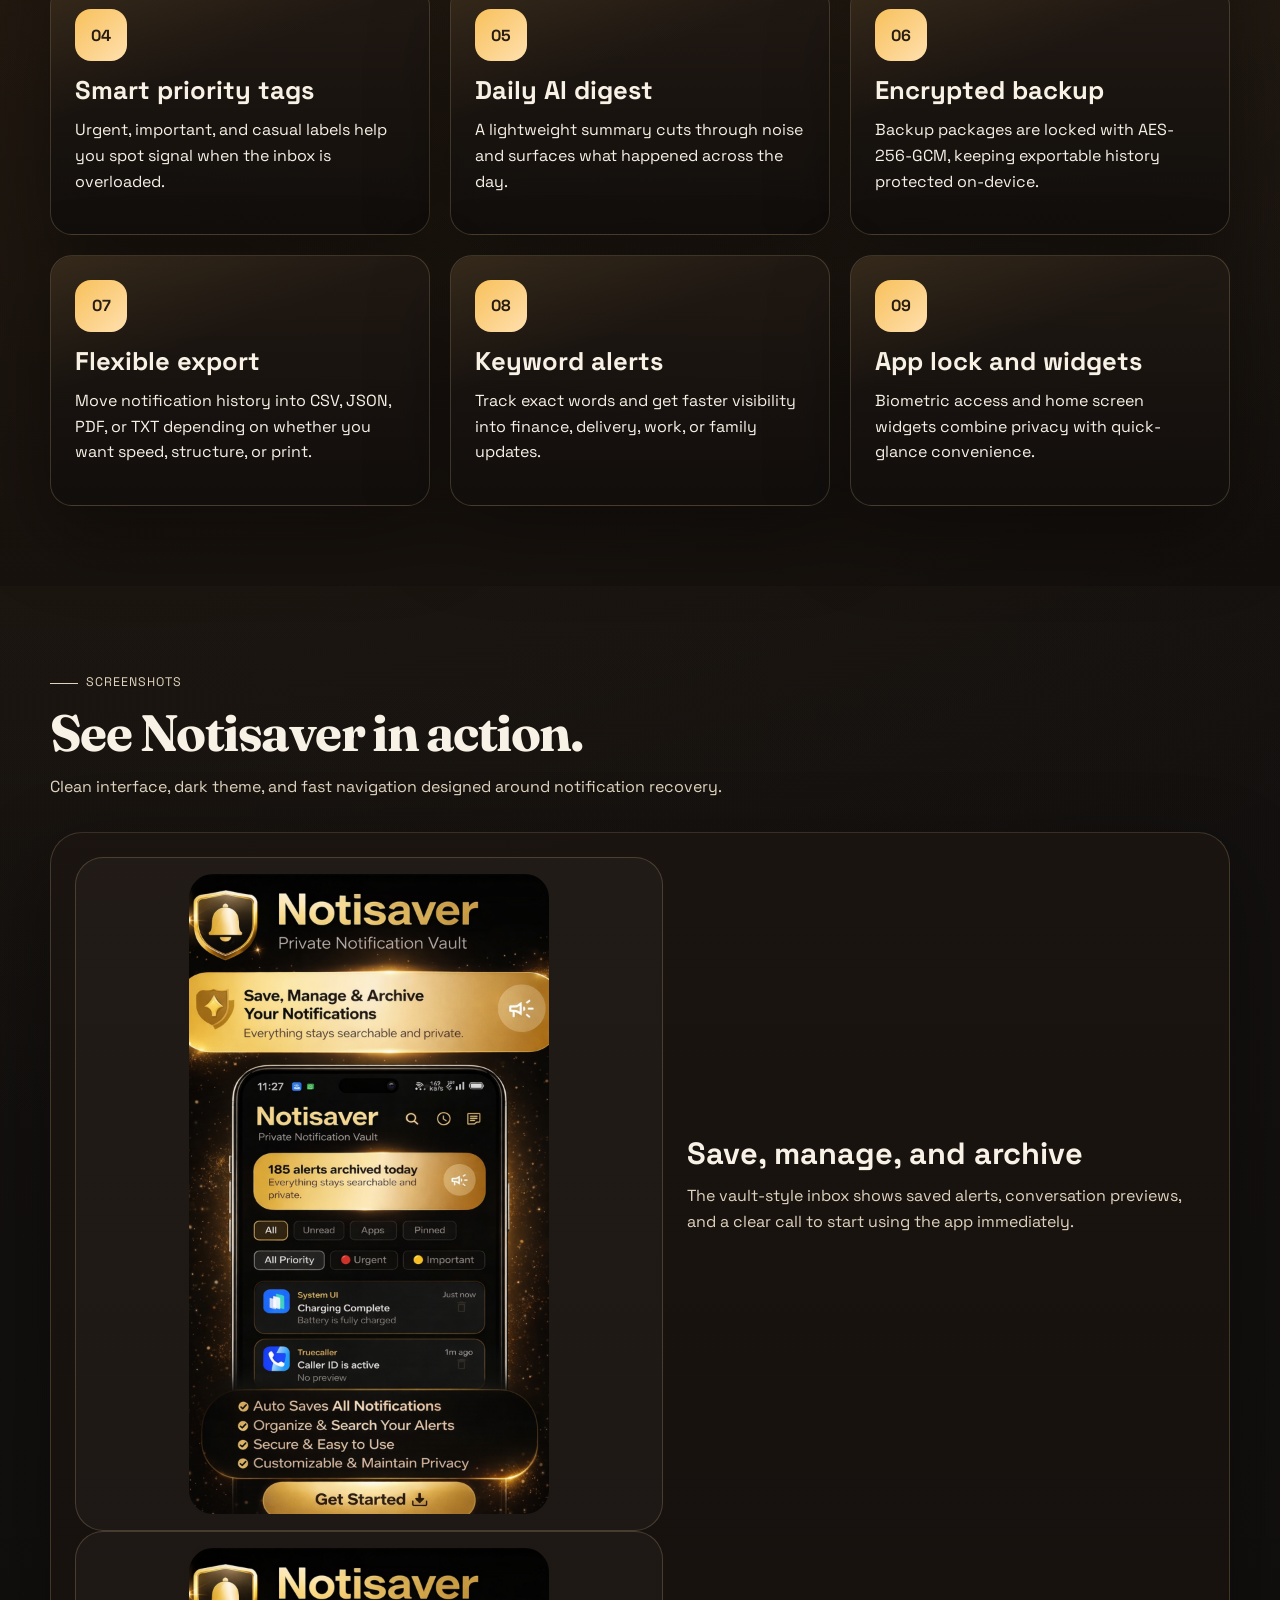
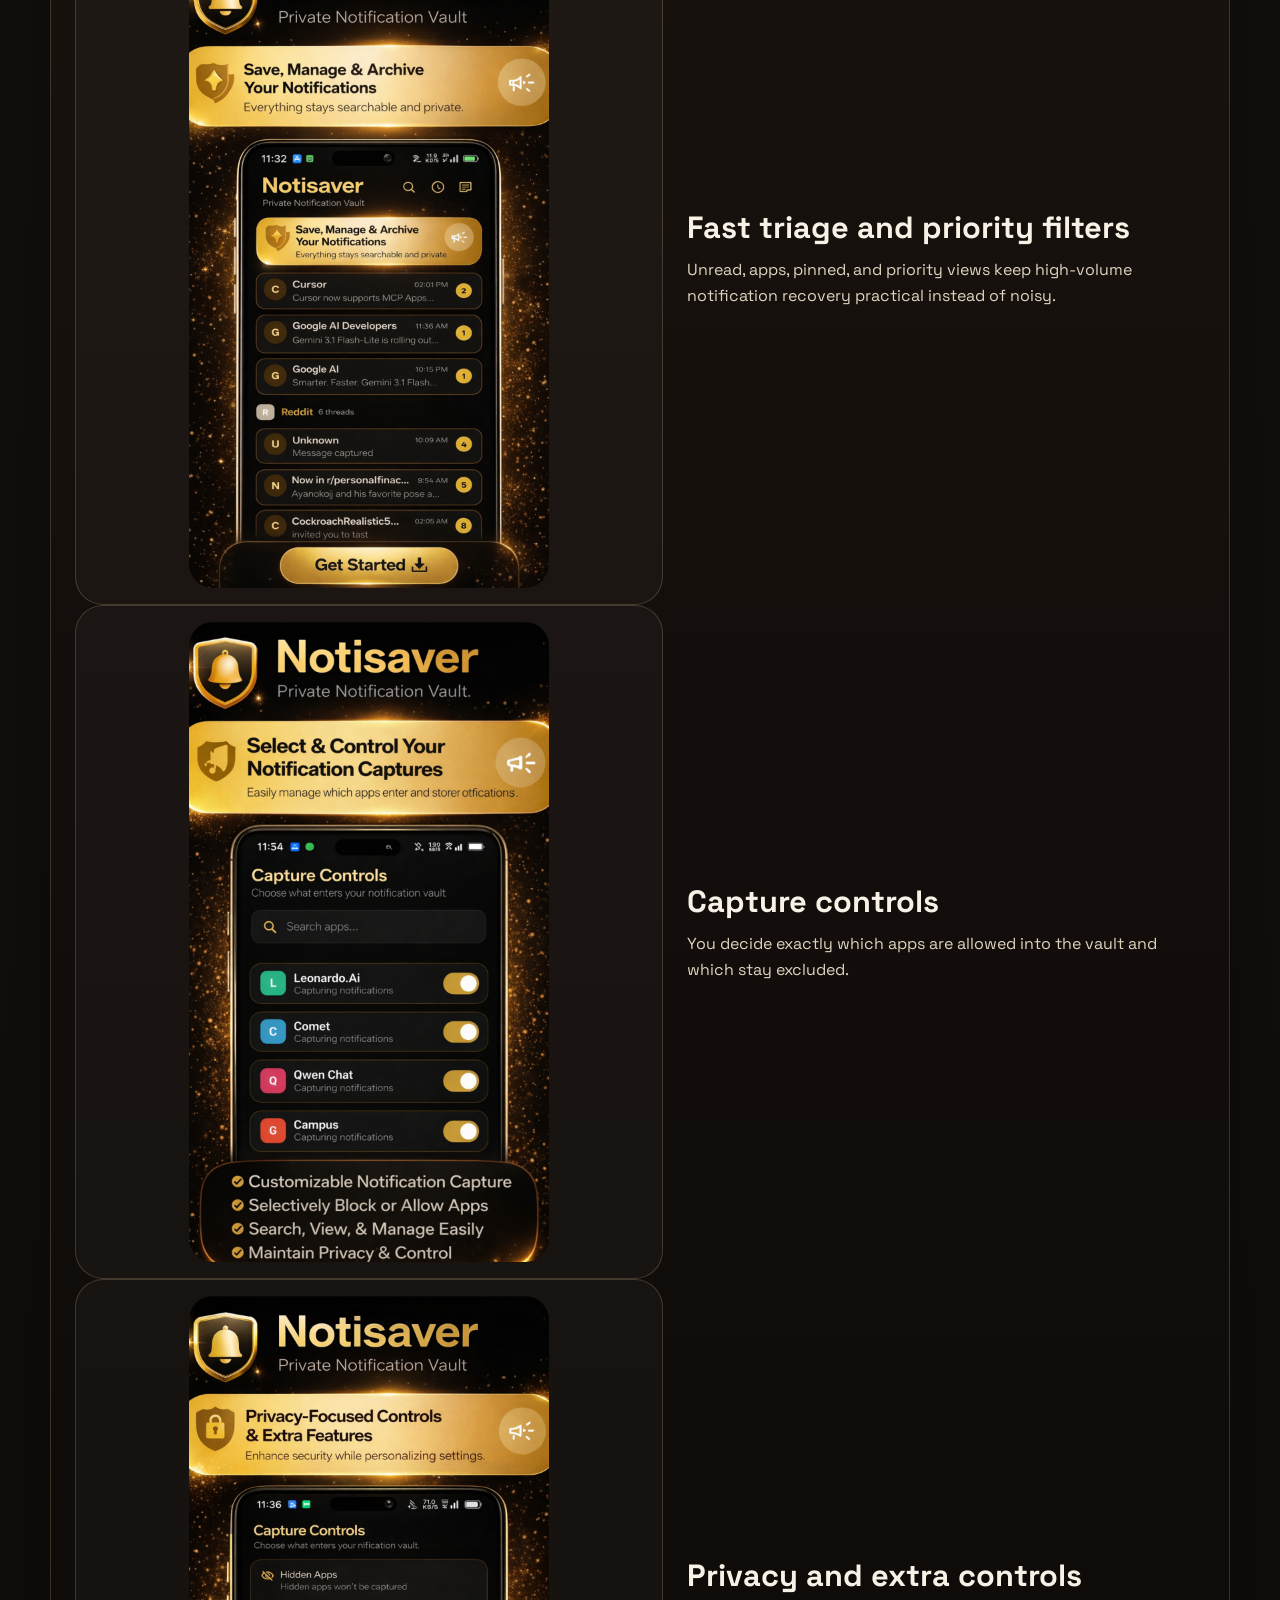
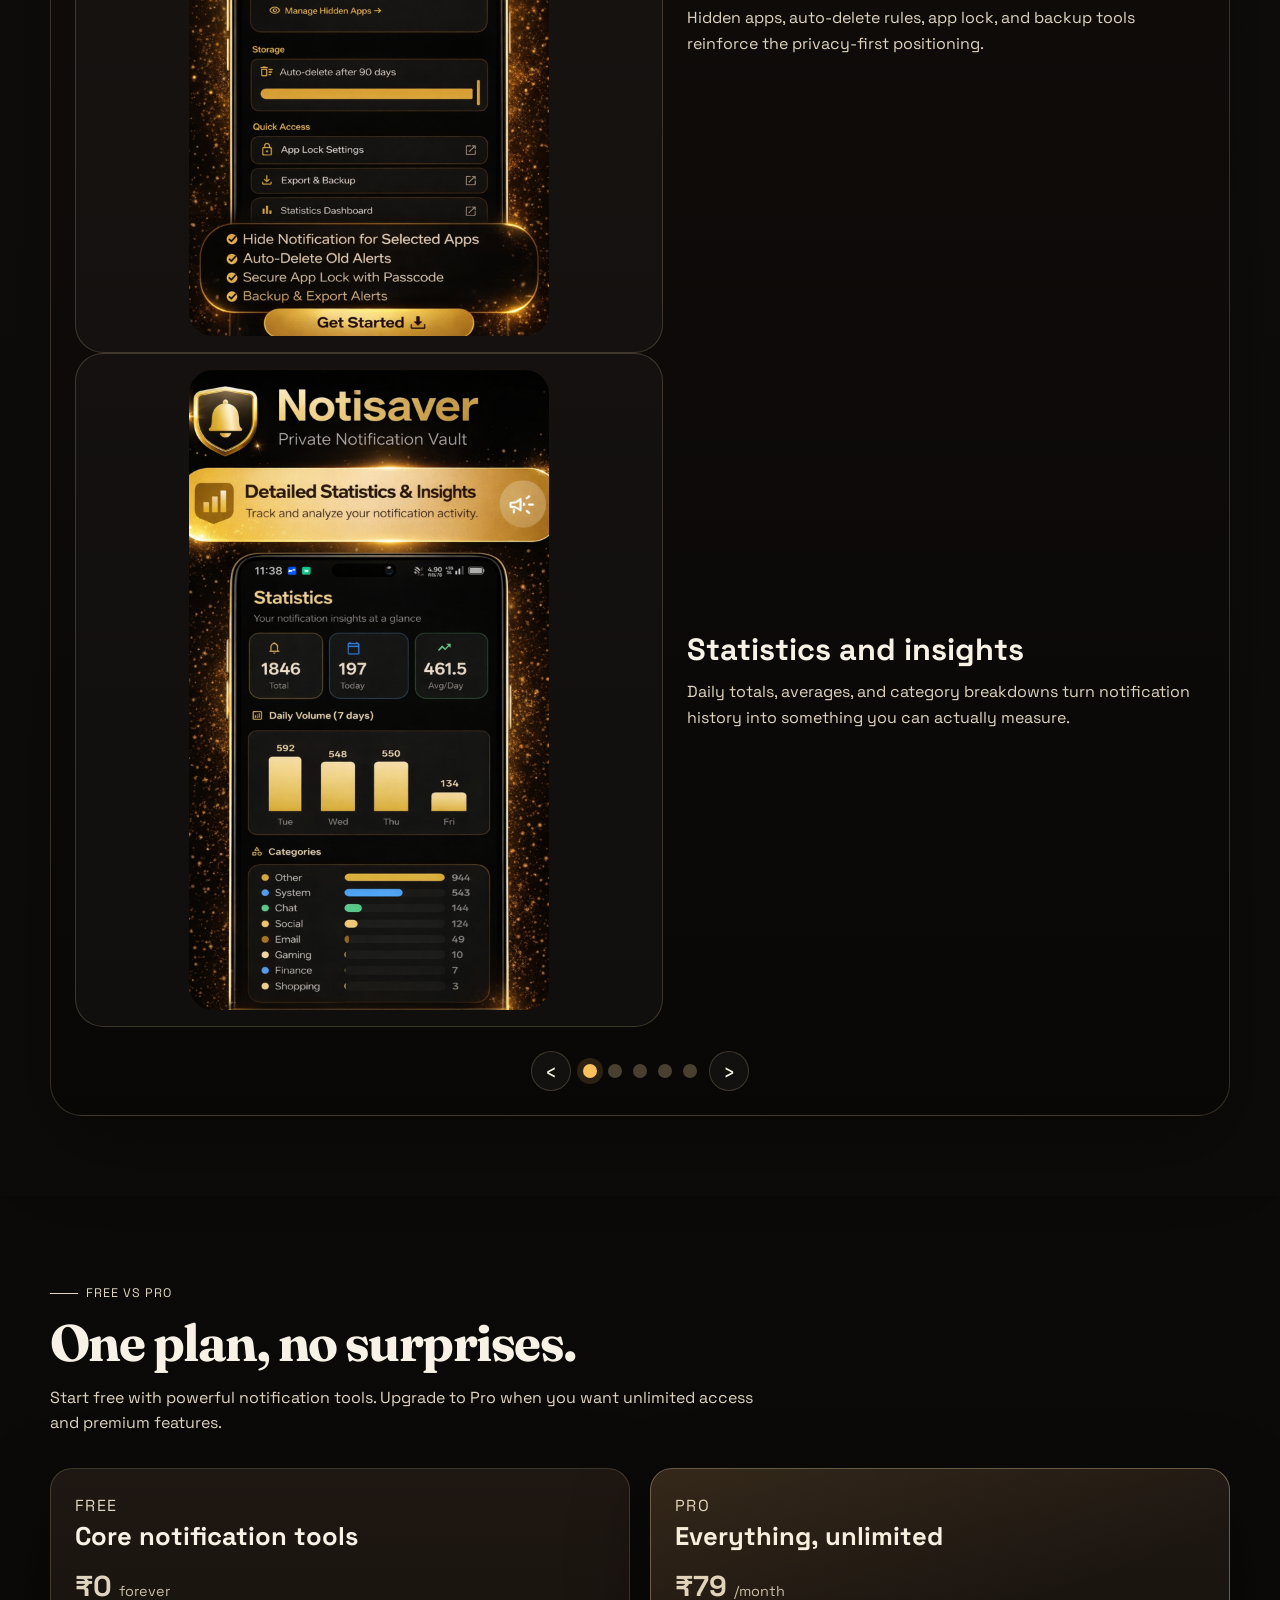
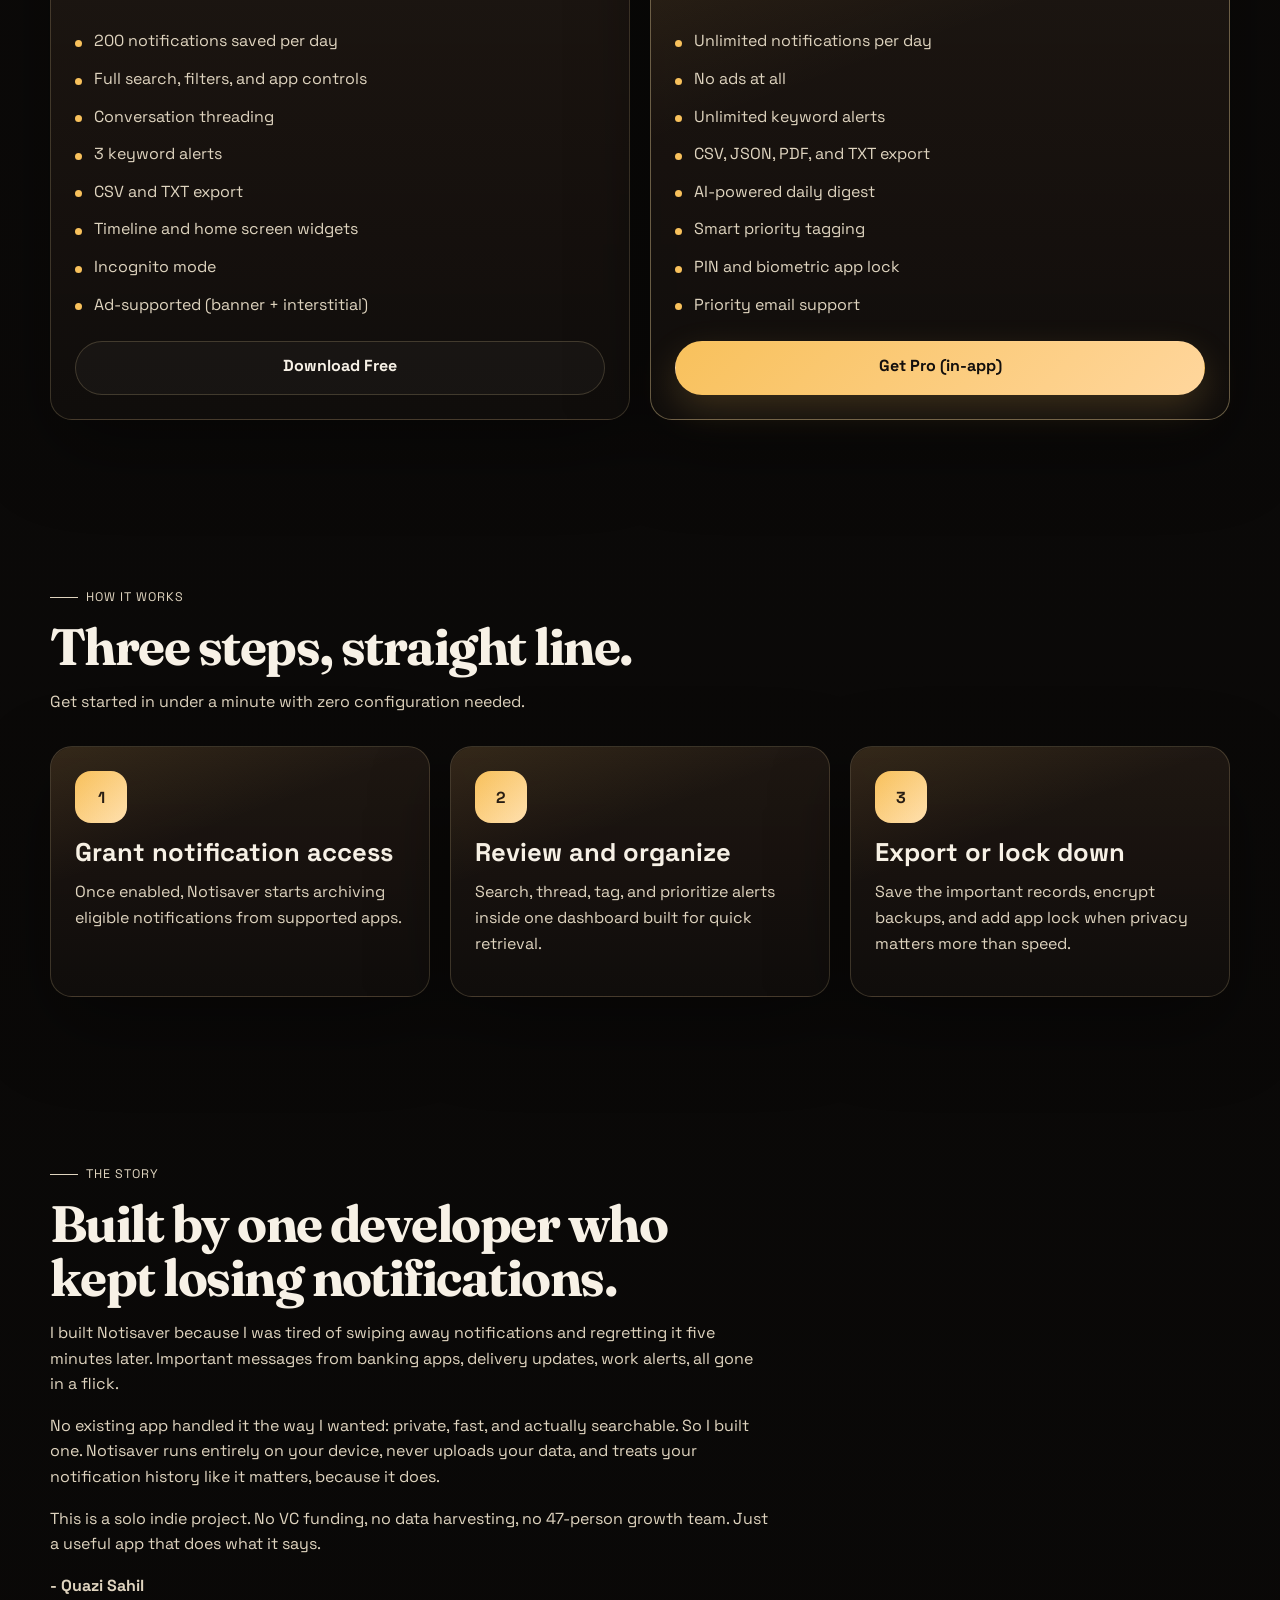
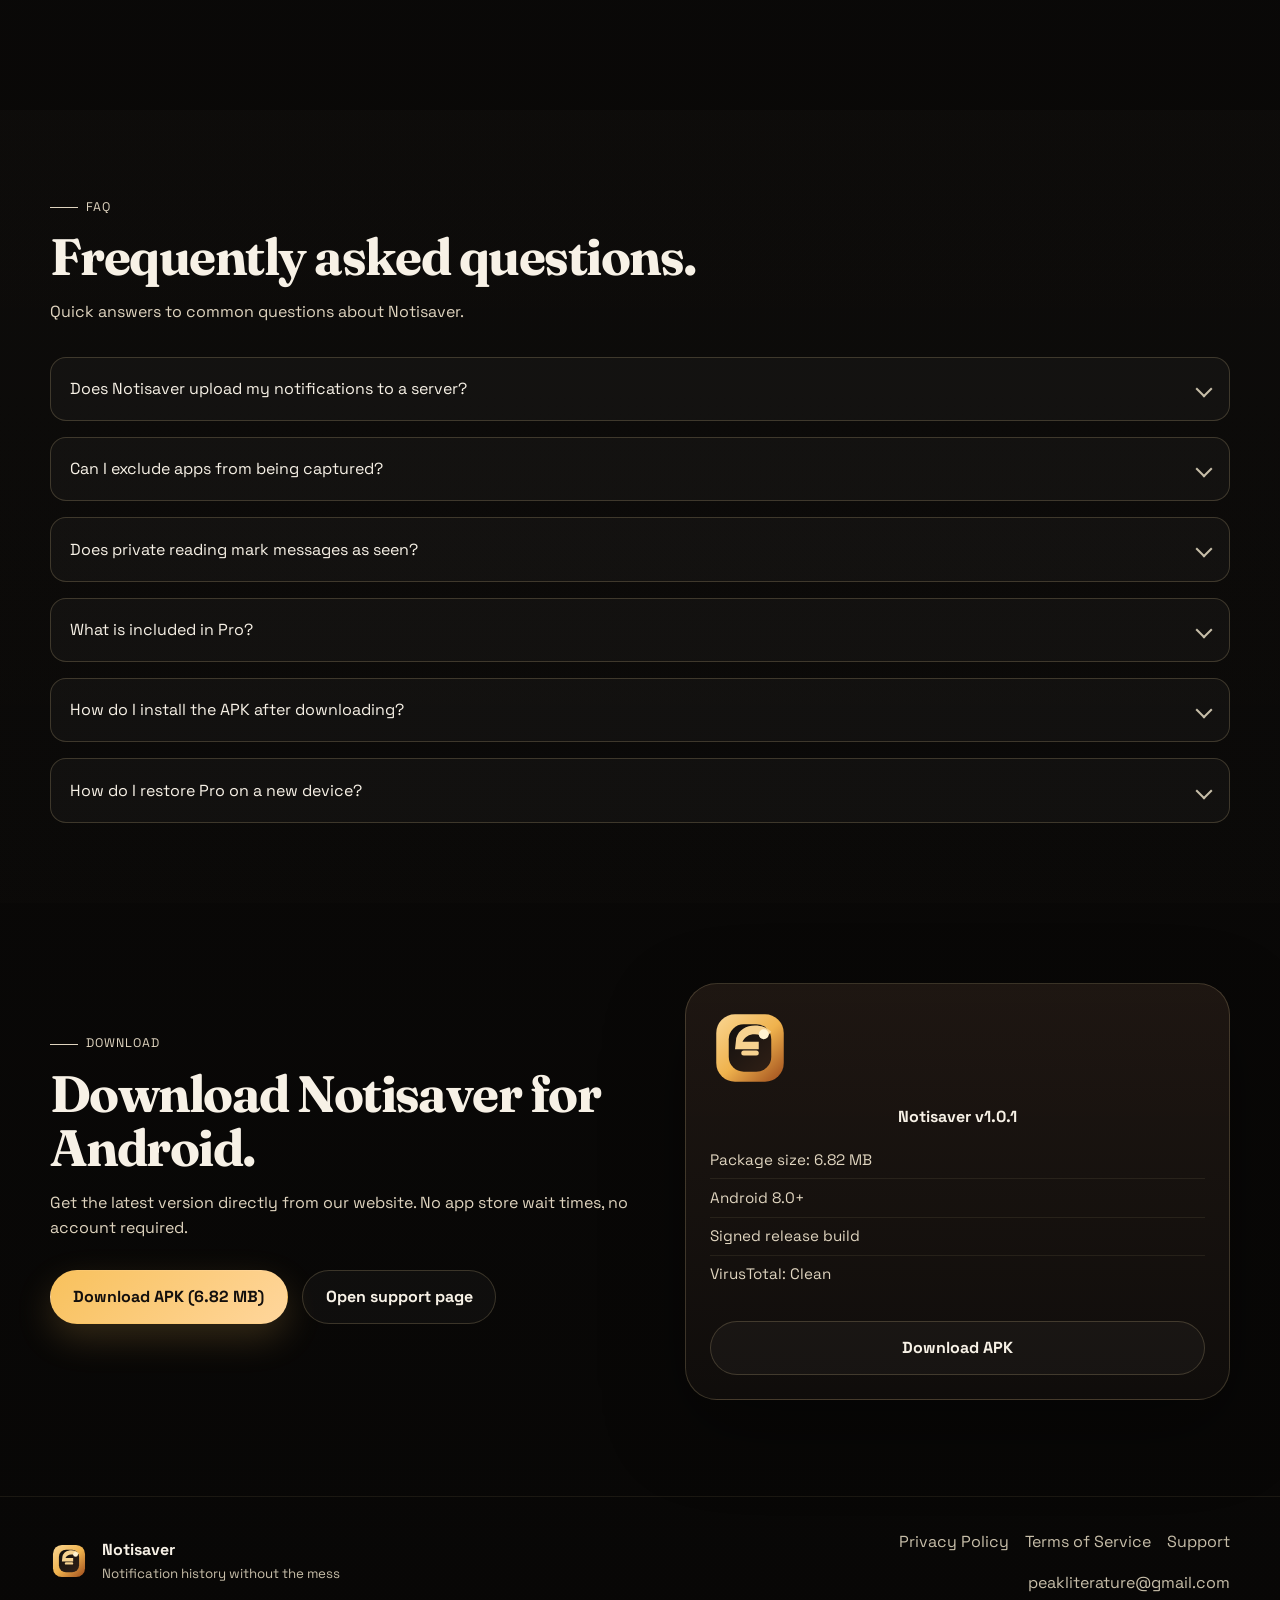
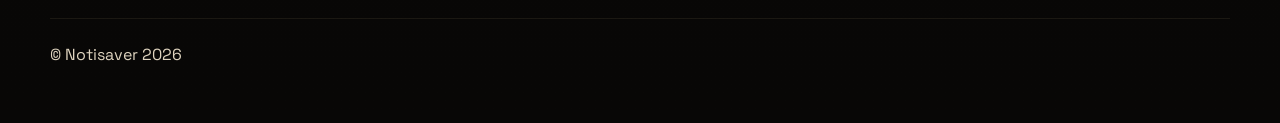
==== commit d4a361d4: "Footer: remove package name, simplify copyright to Notisaver 2026" ====
--- a/index.html
+++ b/index.html
@@ -439,8 +439,7 @@
         </nav>
       </div>
       <div class="container footer-meta">
-        <p>Package name: com.notisaver.app</p>
-        <p>&copy; <span data-year></span> Quazi Sahil Mohammad. All rights reserved.</p>
+        <p>&copy; Notisaver <span data-year></span></p>
       </div>
     </footer>
   </div>
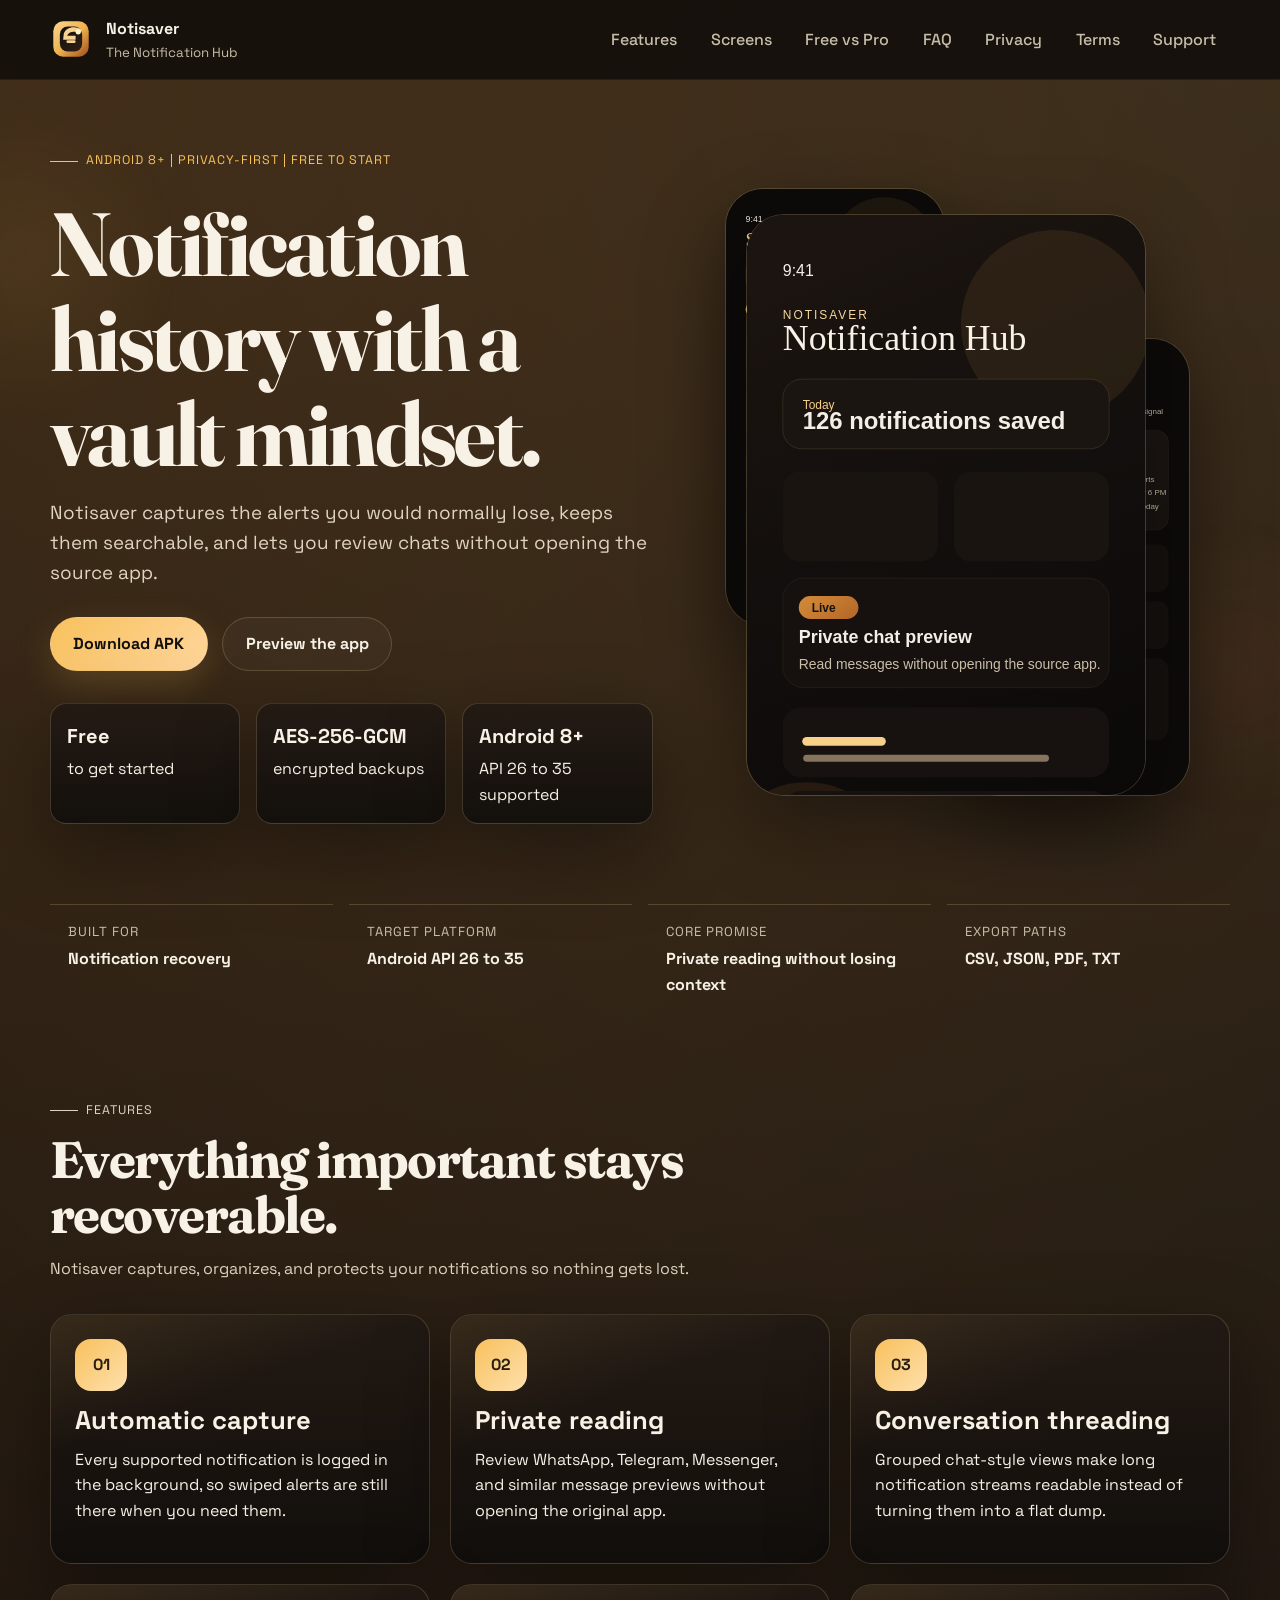
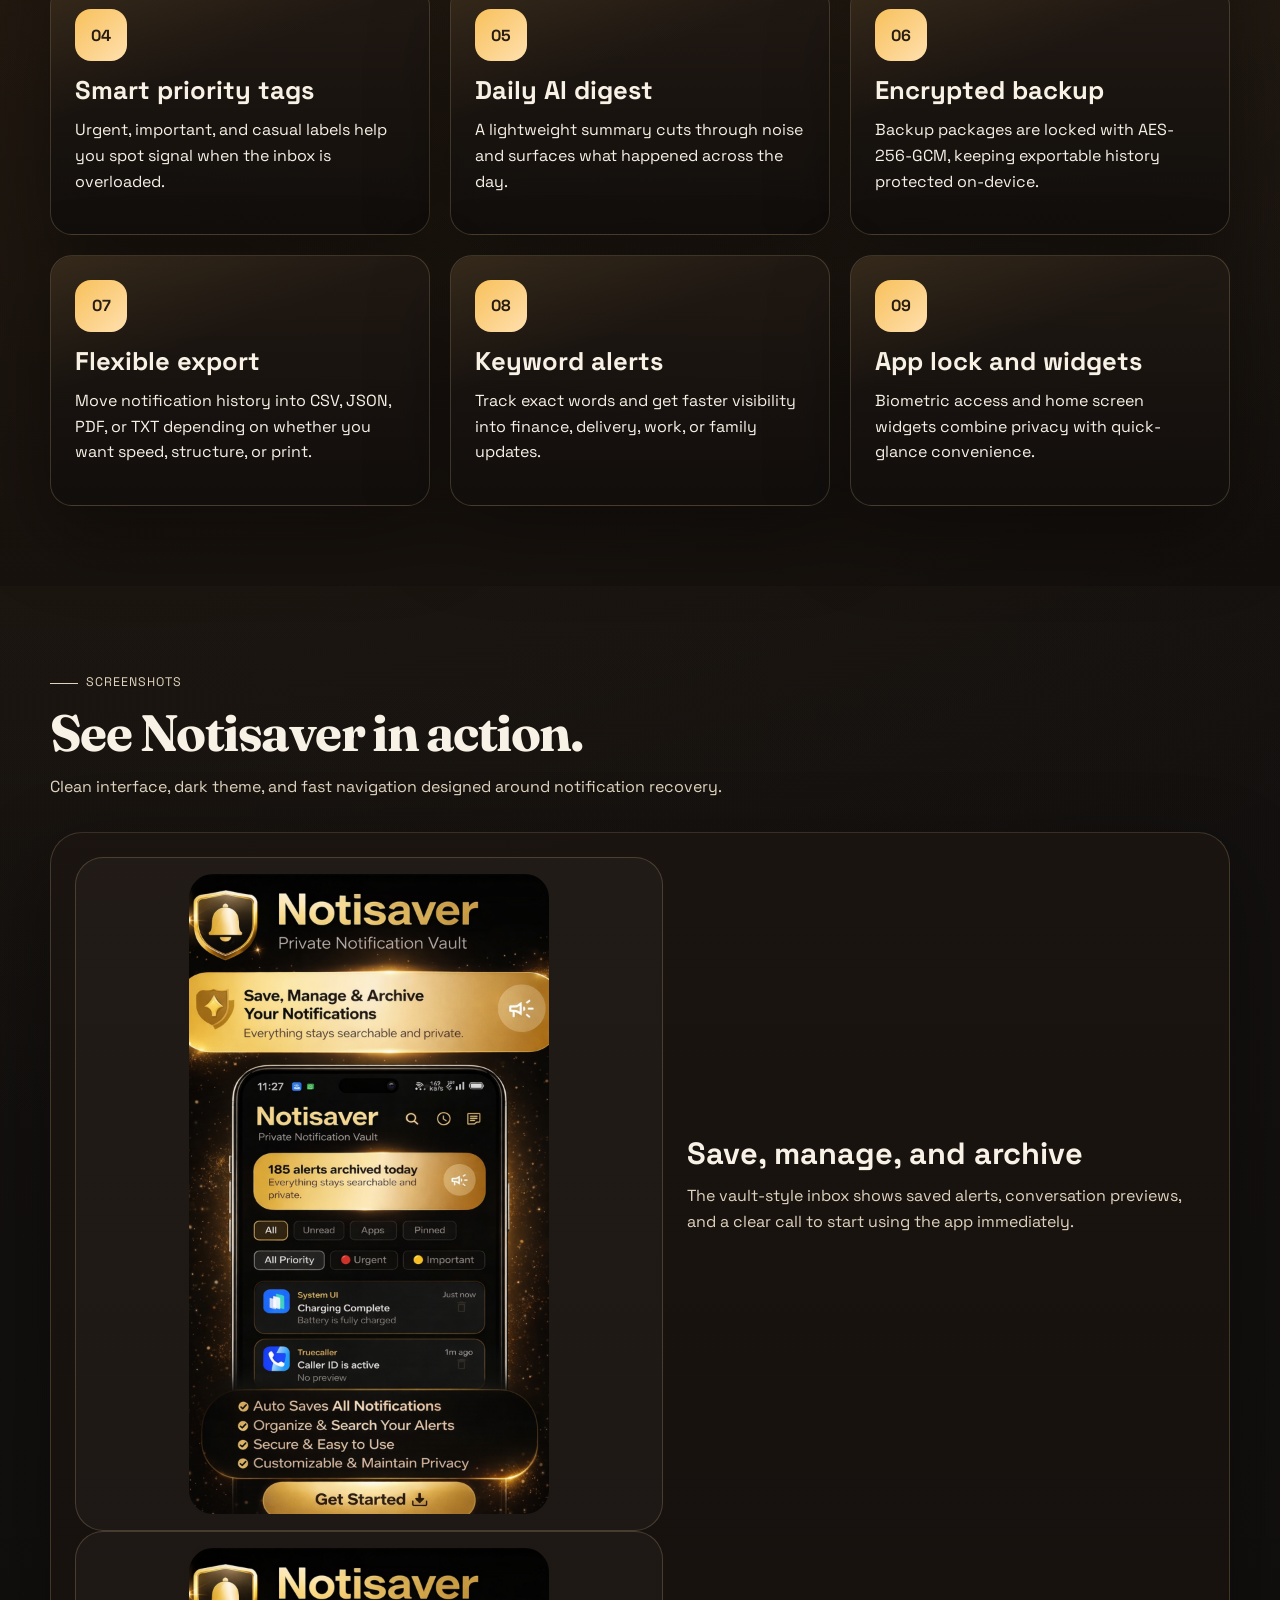
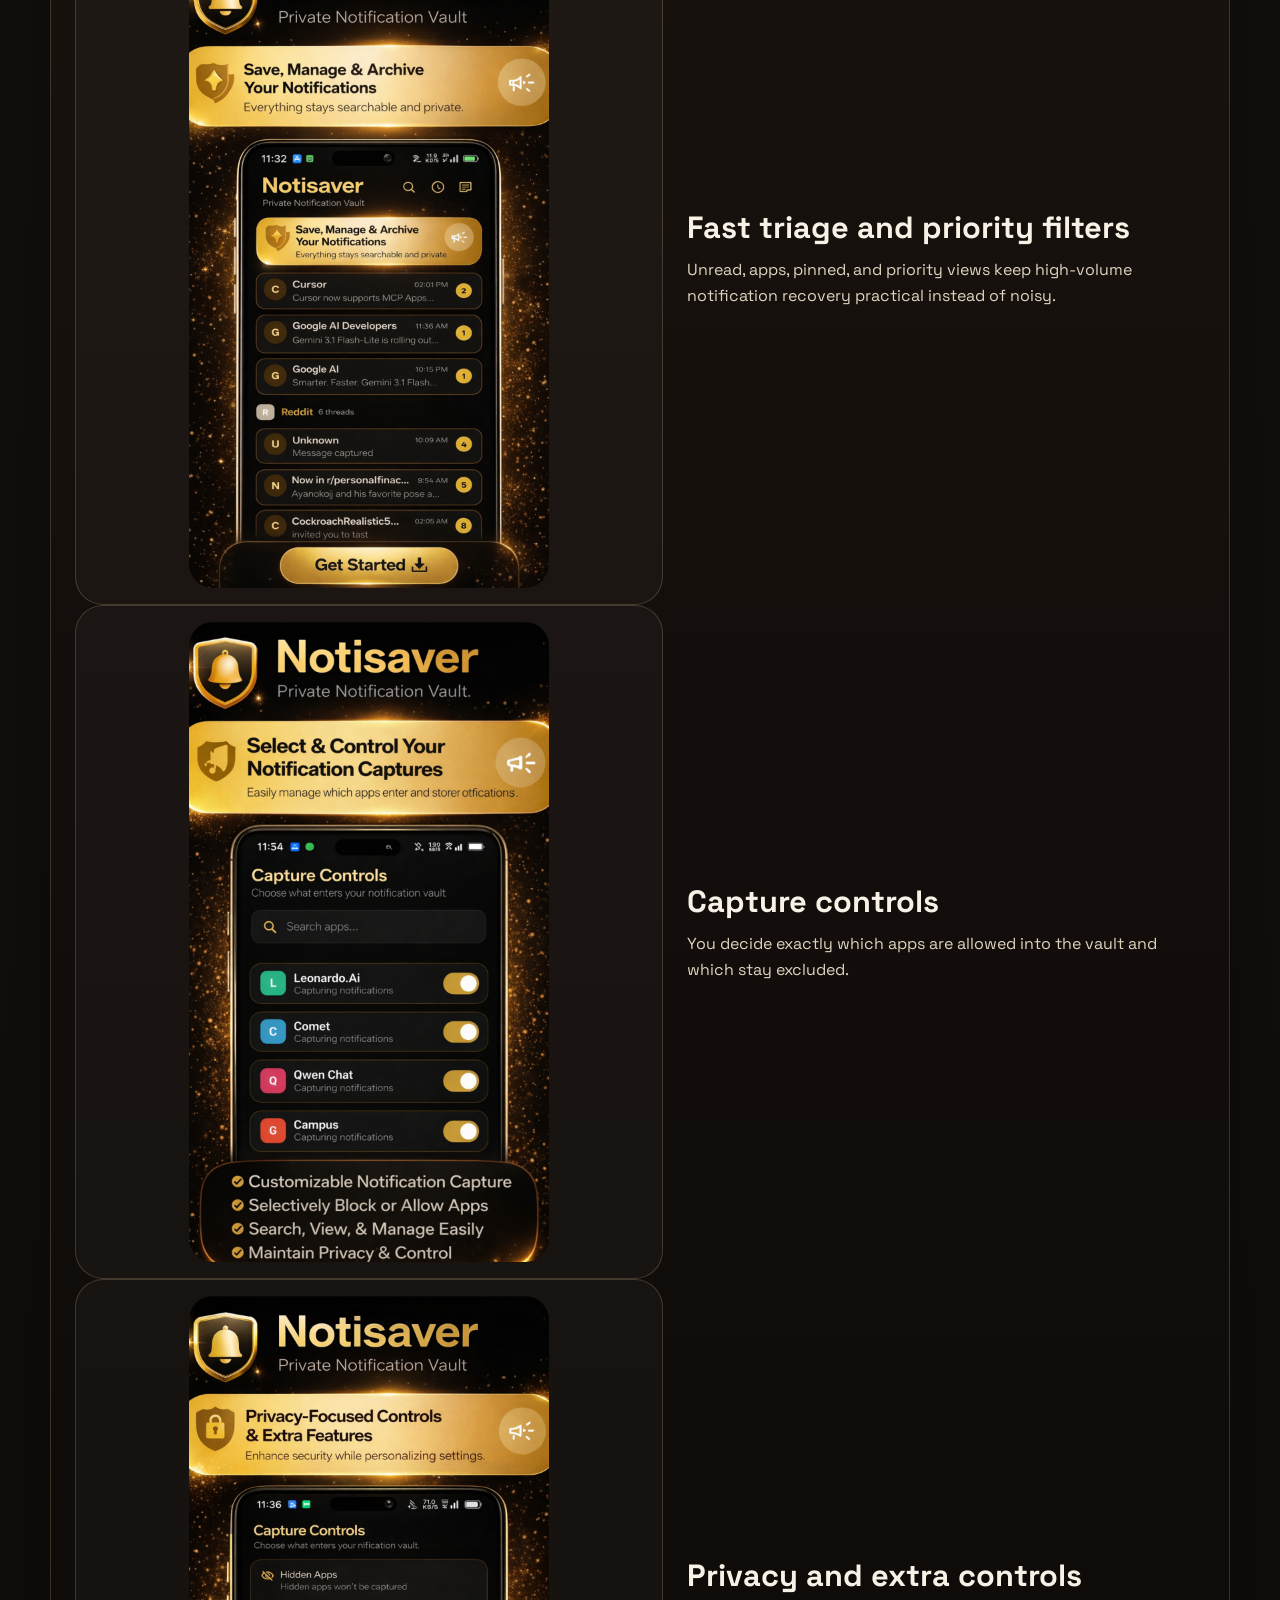
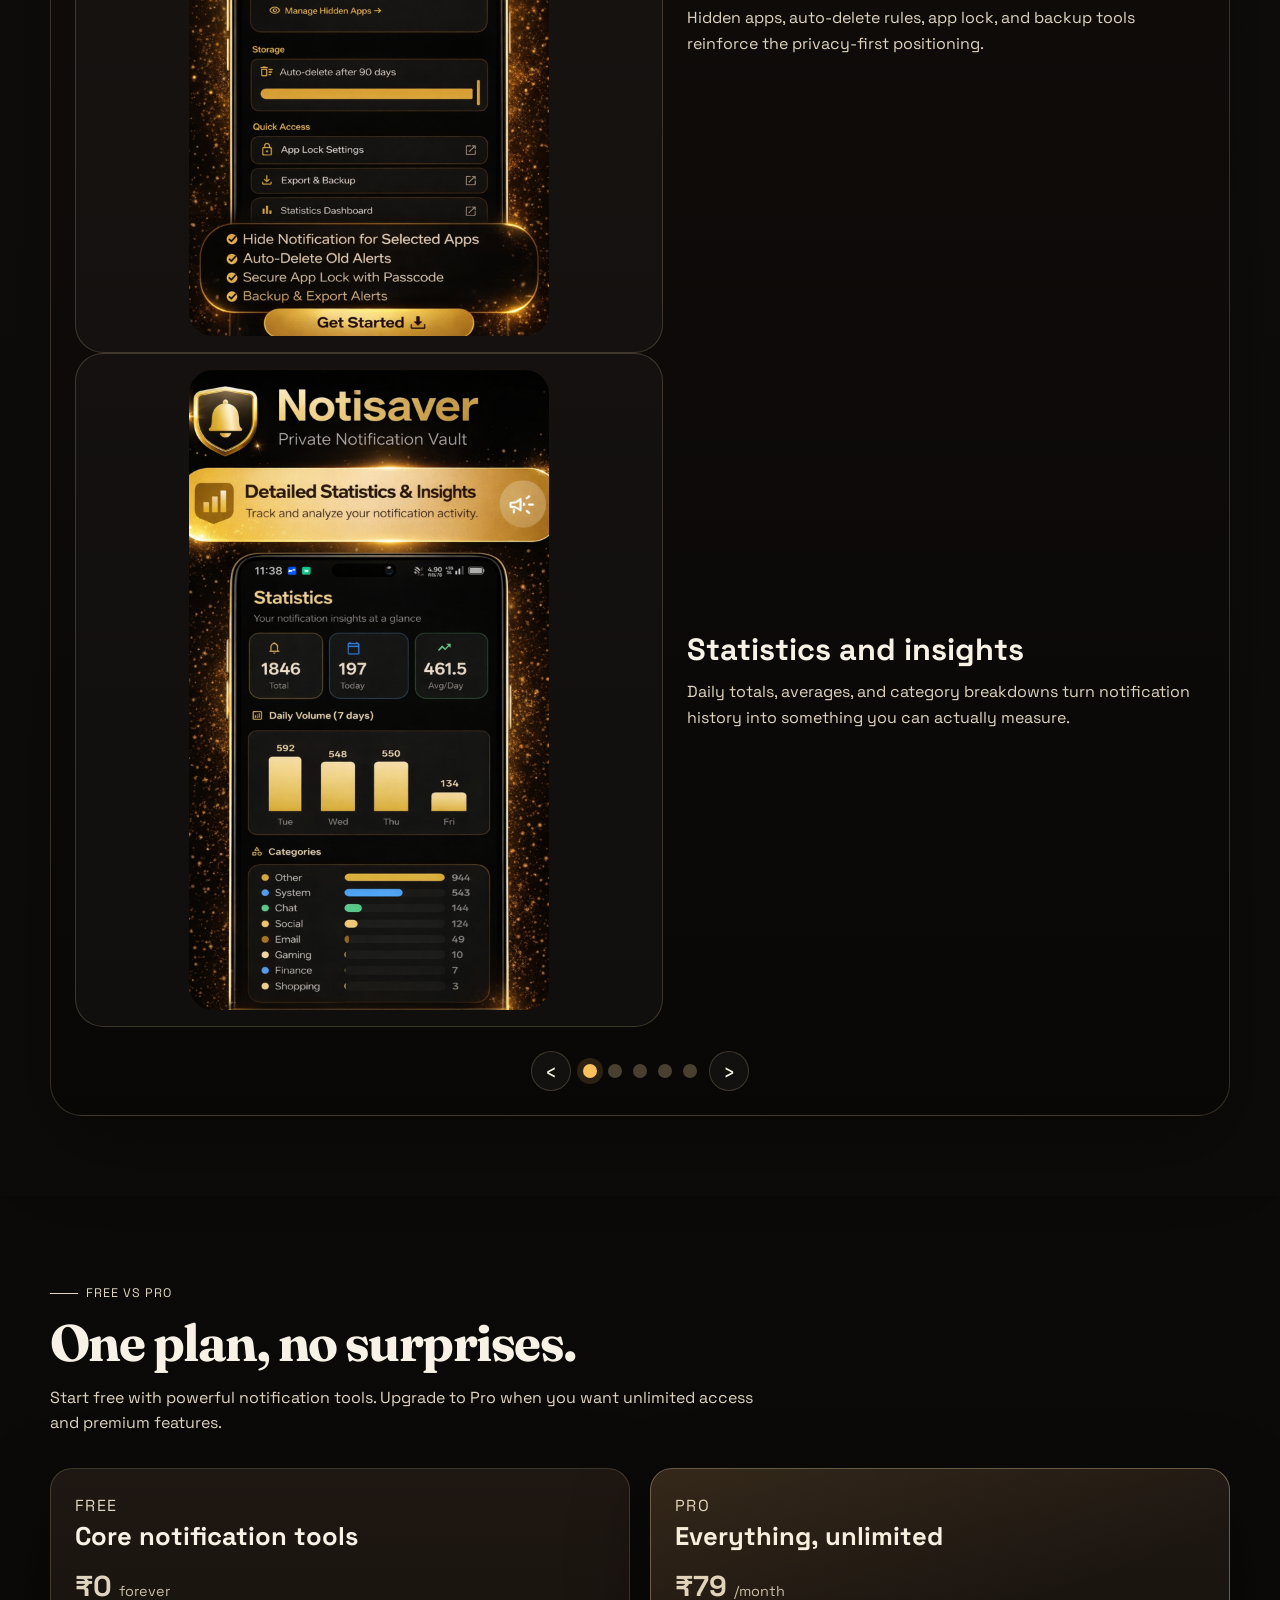
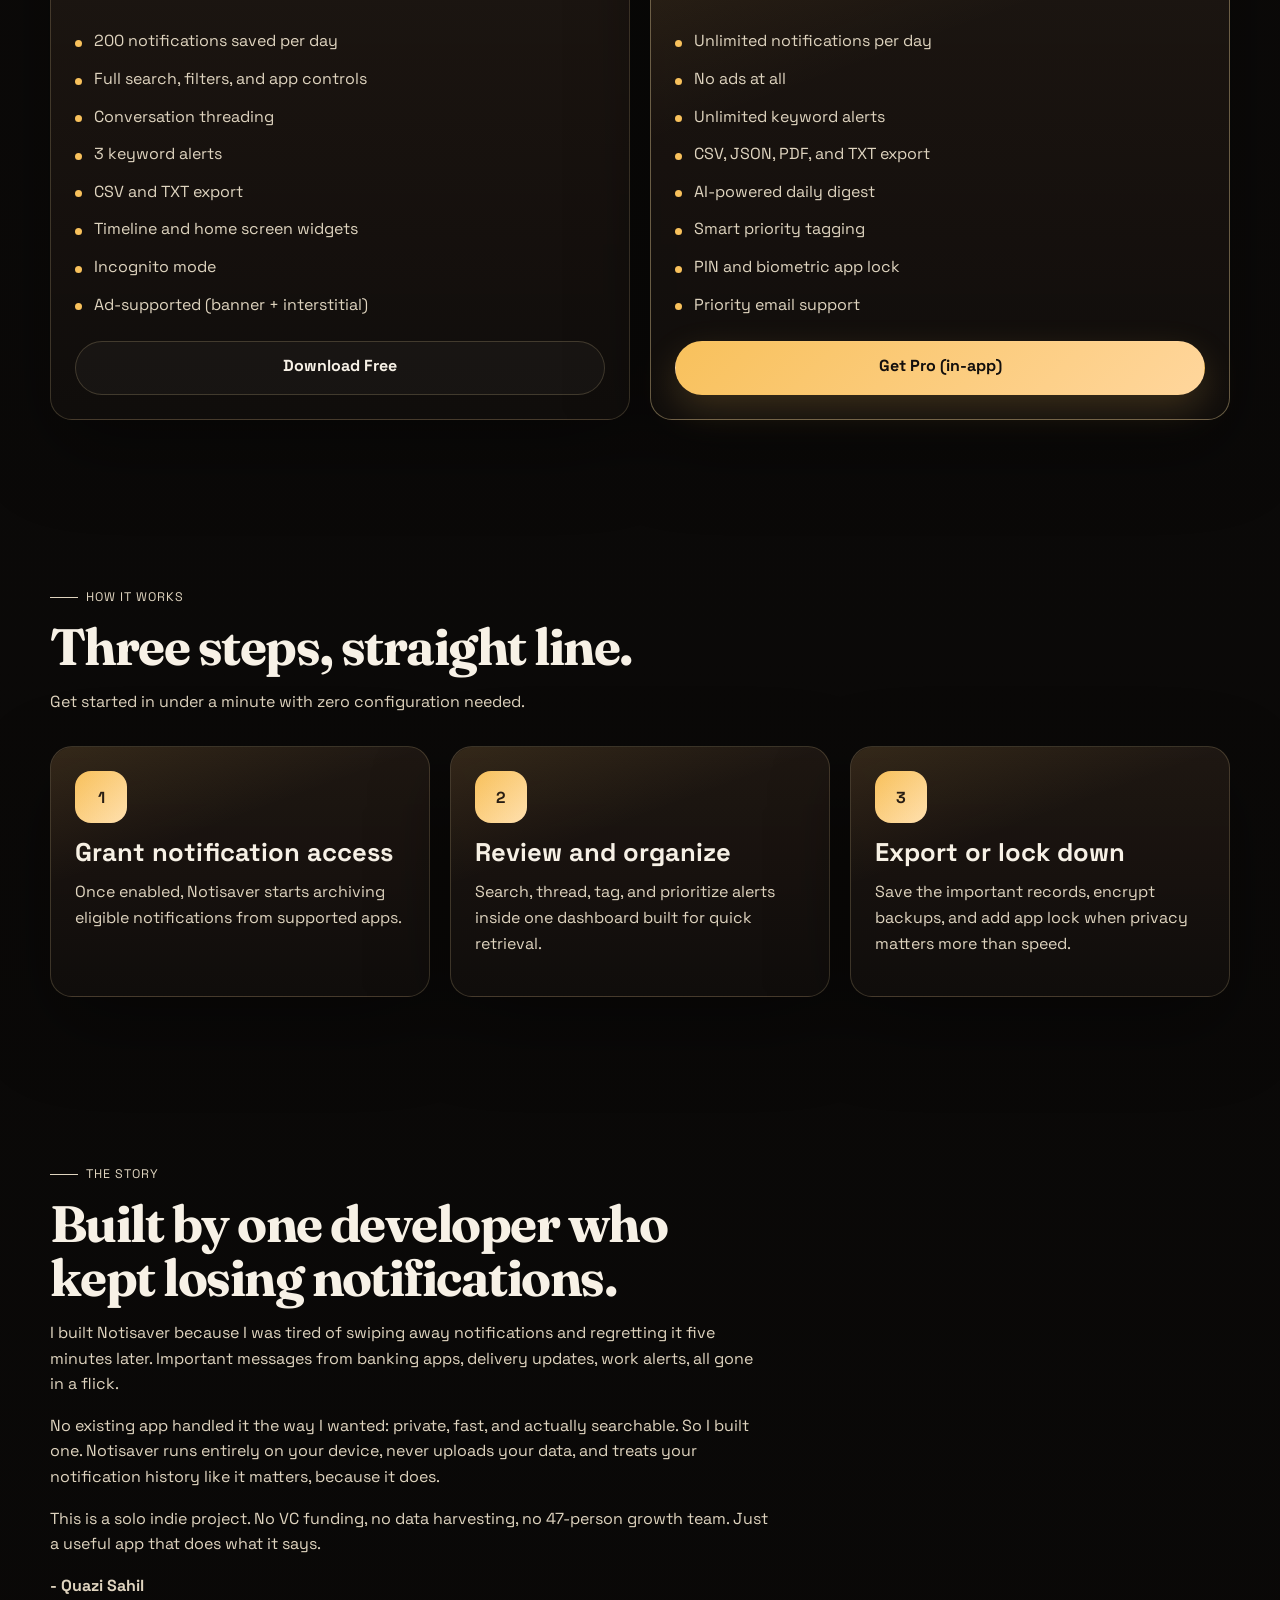
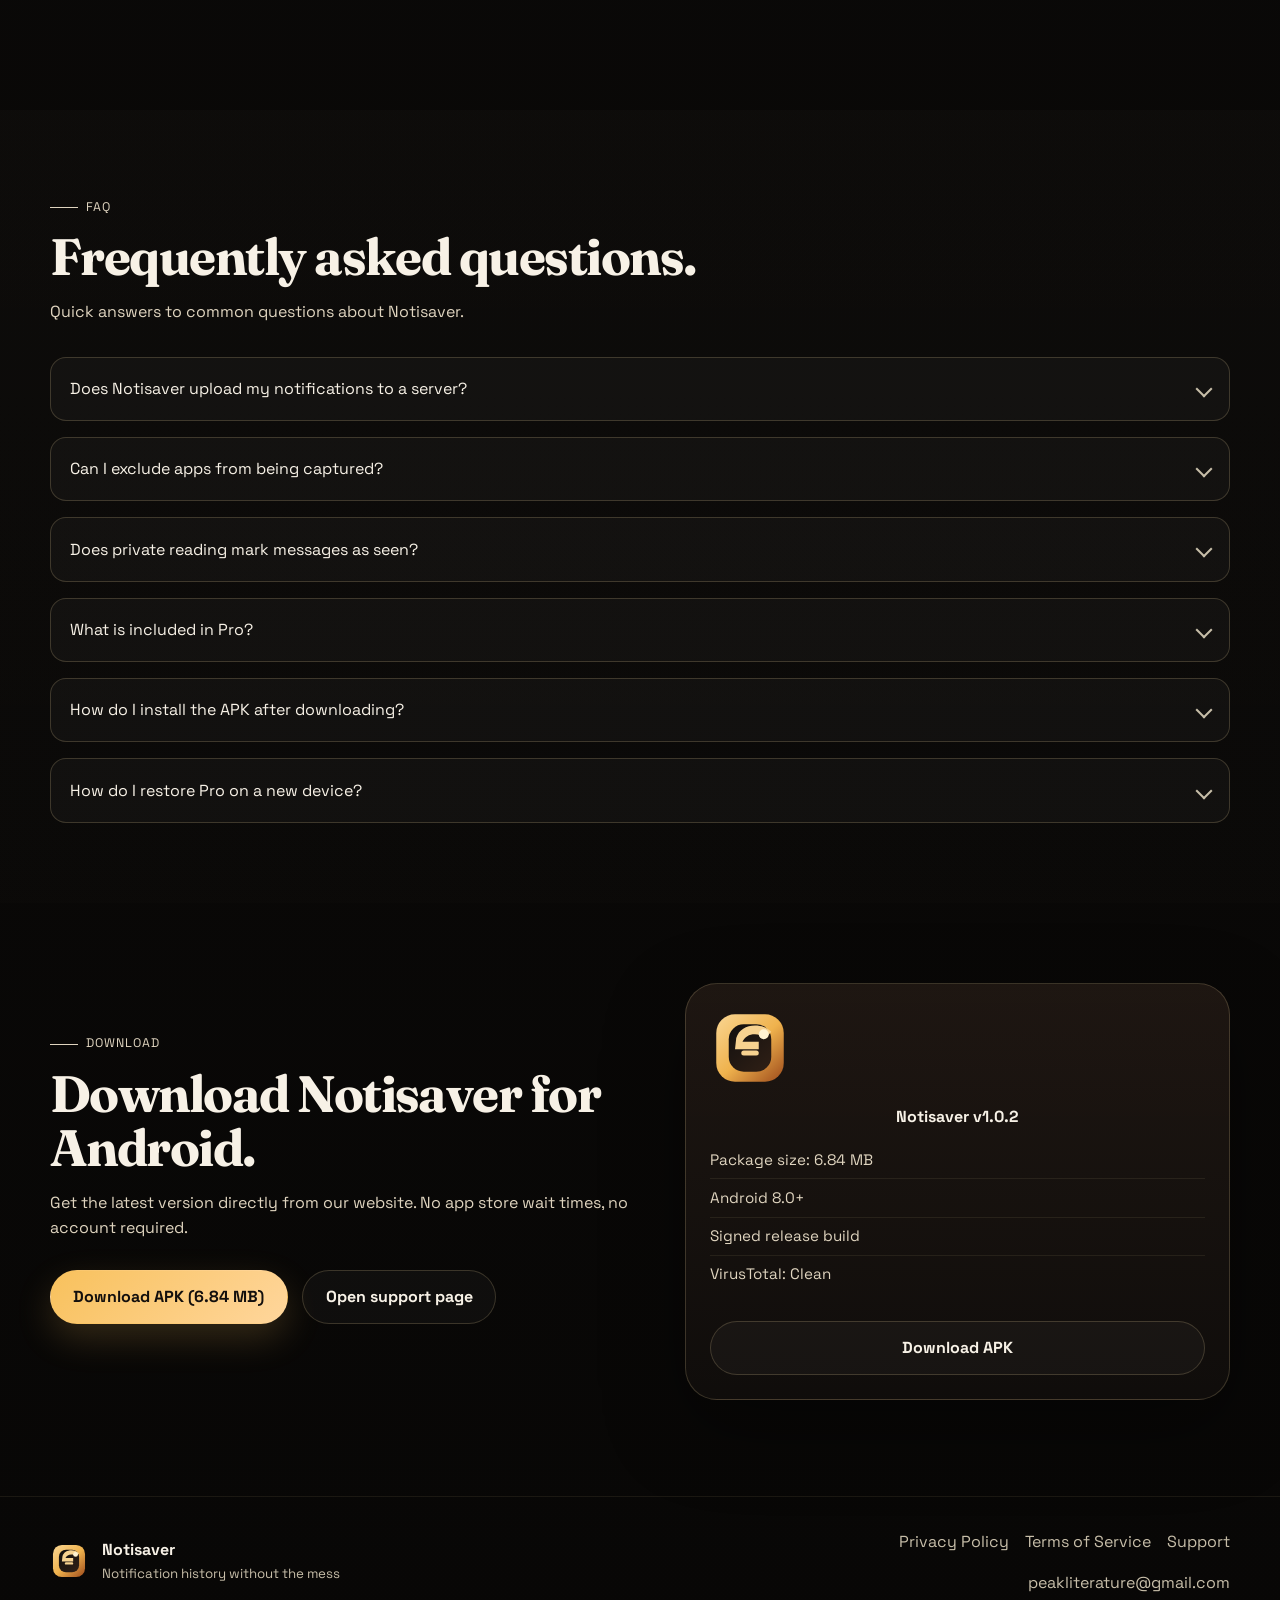
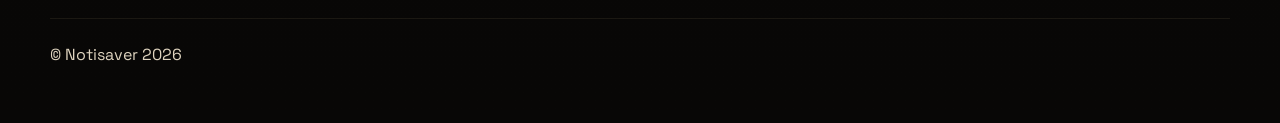
==== commit e35c318e: "Update website APK to v1.0.2" ====
--- a/index.html
+++ b/index.html
@@ -60,7 +60,7 @@
             <h1>Notification history with a vault mindset.</h1>
             <p class="lede">Notisaver captures the alerts you would normally lose, keeps them searchable, and lets you review chats without opening the source app.</p>
             <div class="hero-actions">
-              <a class="button button-primary" href="downloads/notisaver-v1.0.1.apk" download>Download APK</a>
+              <a class="button button-primary" href="downloads/notisaver-v1.0.2.apk" download>Download APK</a>
               <a class="button button-secondary" href="#screens">Preview the app</a>
             </div>
             <ul class="metric-row" aria-label="Key product highlights">
@@ -272,7 +272,7 @@
                 <li>Incognito mode</li>
                 <li>Ad-supported (banner + interstitial)</li>
               </ul>
-              <a class="button button-secondary" href="downloads/notisaver-v1.0.1.apk" download>Download Free</a>
+              <a class="button button-secondary" href="downloads/notisaver-v1.0.2.apk" download>Download Free</a>
             </article>
             <article class="pricing-card pricing-card-featured reveal">
               <p class="plan-name">Pro</p>
@@ -288,7 +288,7 @@
                 <li>PIN and biometric app lock</li>
                 <li>Priority email support</li>
               </ul>
-              <a class="button button-primary" href="downloads/notisaver-v1.0.1.apk" download>Get Pro (in-app)</a>
+              <a class="button button-primary" href="downloads/notisaver-v1.0.2.apk" download>Get Pro (in-app)</a>
             </article>
           </div>
         </div>
@@ -401,20 +401,20 @@
             <h2>Download Notisaver for Android.</h2>
             <p>Get the latest version directly from our website. No app store wait times, no account required.</p>
             <div class="hero-actions">
-              <a class="button button-primary" href="downloads/notisaver-v1.0.1.apk" download>Download APK (6.82 MB)</a>
+              <a class="button button-primary" href="downloads/notisaver-v1.0.2.apk" download>Download APK (6.84 MB)</a>
               <a class="button button-secondary" href="support.html">Open support page</a>
             </div>
           </div>
           <aside class="qr-card reveal">
             <img src="assets/icons/logo-mark.svg" alt="" width="80" height="80">
-            <strong>Notisaver v1.0.1</strong>
+            <strong>Notisaver v1.0.2</strong>
             <ul class="download-meta">
-              <li>Package size: 6.82 MB</li>
+              <li>Package size: 6.84 MB</li>
               <li>Android 8.0+</li>
               <li>Signed release build</li>
               <li>VirusTotal: Clean</li>
             </ul>
-            <a class="button button-secondary" href="downloads/notisaver-v1.0.1.apk" download>Download APK</a>
+            <a class="button button-secondary" href="downloads/notisaver-v1.0.2.apk" download>Download APK</a>
           </aside>
         </div>
       </section>
